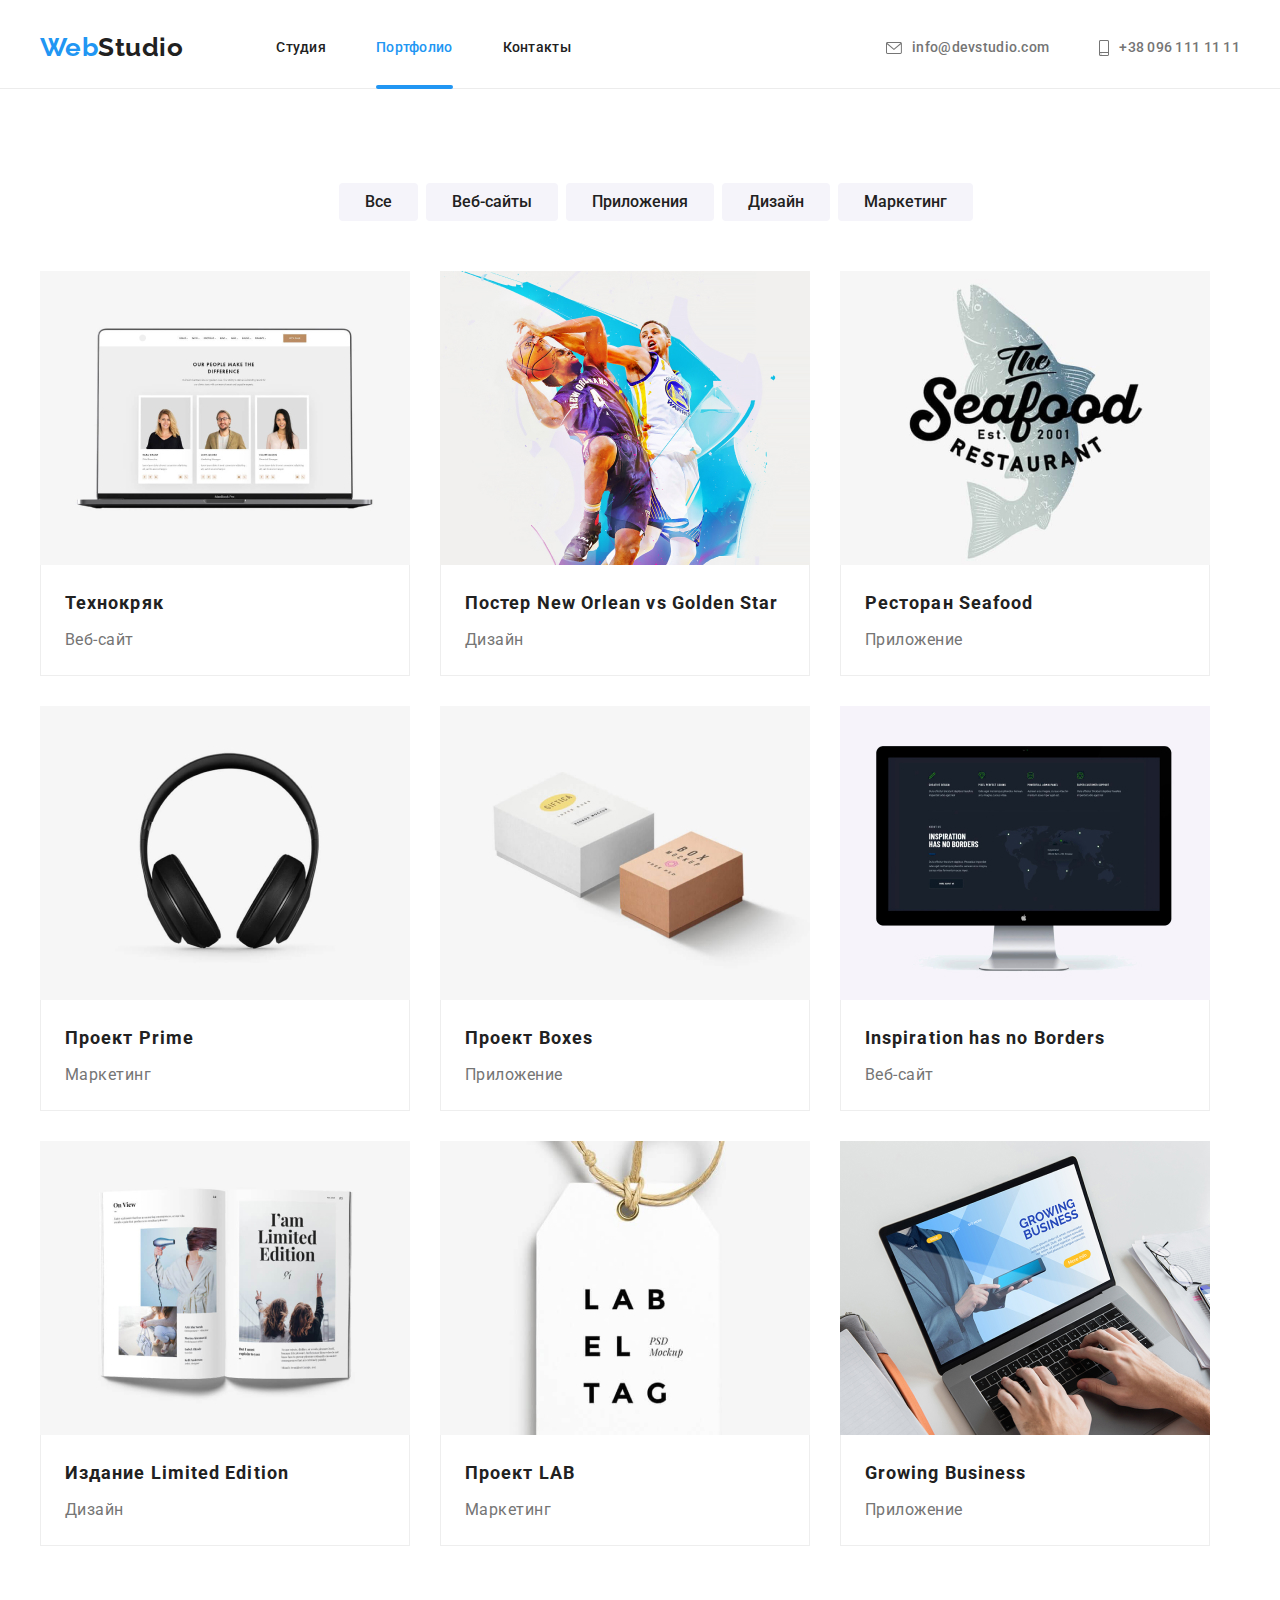
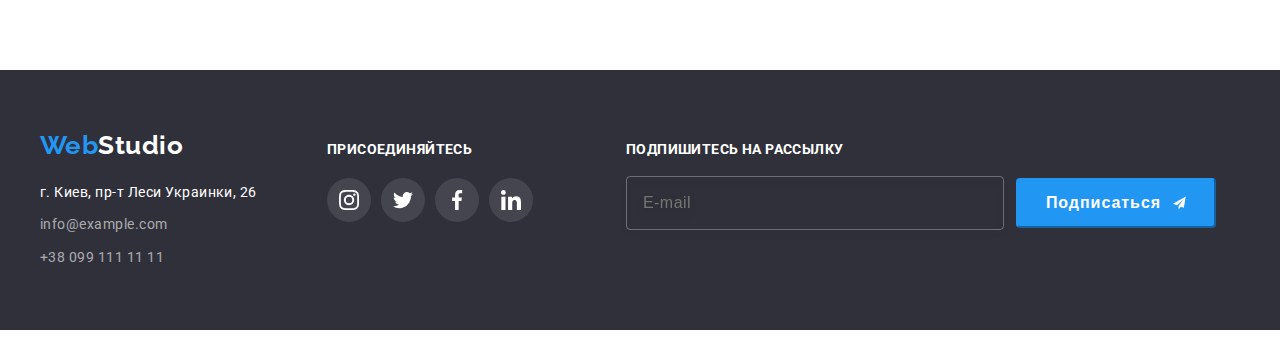
==== portfolio.html @ 7cc6d68b "код" ====
<!DOCTYPE html>
<html lang="ru">
<head>
    <meta charset="UTF-8">
    <meta http-equiv="X-UA-Compatible" content="IE=edge">
    <meta name="viewport" content="width=device-width, initial-scale=1.0">
    <title>Портфолио</title>
    <link href="https://fonts.googleapis.com/css2?family=Raleway:wght@700&family=Roboto:wght@400;500;700;900&display=swap" rel="stylesheet">
    <link rel="stylesheet" href="https://cdnjs.cloudflare.com/ajax/libs/modern-normalize/1.1.0/modern-normalize.min.css" integrity="sha512-wpPYUAdjBVSE4KJnH1VR1HeZfpl1ub8YT/NKx4PuQ5NmX2tKuGu6U/JRp5y+Y8XG2tV+wKQpNHVUX03MfMFn9Q==" crossorigin="anonymous" referrerpolicy="no-referrer" />
    <link rel="stylesheet" href="./css/main.min.css">
</head>
<body>
    <header class="header">
        <div class="header__container-header">
        <a class="header__logo" href="./index.html" lang="en"><span class="header__logo-header">Web</span><span class="header__second-logo-header">Studio</span></a>
        <nav>
            <ul class="header__site-nav-list">
                <li>
                    <a class="header__site-link" href="./index.html">Студия</a>
                </li>
                <li  class="header__site-nav-item-acent">
                    <a class="header__site-link-acent" href="./portfolio.html">Портфолио</a>
                </li>
                <li>
                    <a class="header__site-link" href="">Контакты</a>
                </li>
            </ul>
        </nav>
        <ul class="header__auth-nav-list">
            <li class="header__auth-nav-item">
        <a class="header__contacts-header" href="mailto:info@devstudio.com">info@devstudio.com
        <svg class="header__mail" width="16" height="12">
            <use href="./img/sprite.svg#icon-envelope-hover"></use>
        </svg>
    </a>
    </li>
            <li class="header__auth-nav-item">
        <a class="header__contacts-header" href="tel:+380961111111">+38 096 111 11 11       
        <svg class="header__phone" width="10" height="16">
            <use href="./img/sprite.svg#icon-smartphone"></use>
        </svg>   
    </a>      
    </li>
    </ul>  
    </div> 
    </header>
    
    <main>
            <section class="projects">
                <div class="container">
            <h1 hidden>Меню</h1>
            <ul class="projects__menu-list">
                <li>
                    <button class="projects__btn" type="button">Все</button>
                </li>
                <li>
                    <button class="projects__btn" type="button">Веб-сайты</button>
                </li>
                <li>
                    <button class="projects__btn"  type="button">Приложения</button>
                </li>
                <li>
                    <button class="projects__btn"  type="button">Дизайн</button>
                </li>
                <li><button class="projects__btn"  type="button">Маркетинг</button>
                </li>
            </ul>
                                 
            <ul class="projects__list">
                <li class="projects__item">
                    <a class="projects__link" href=""> 
                        <div class="projects__div-text-wrapper">
                        <img 
                        src="img/portfolio/portfolio1.jpg" 
                        alt="сайт на ноутбуке"
                        width="370"
                        />  
                        <p class="profects__overlay">Ресурс предлагает комплексные предложения с разным уровнем функционала и сервисов. Все это позволит посетителю получить исчерпывающие сведения о компании или частном лице.</p>                      
                    </div>
                    <div class="projects__div-projects">
                    <h2 class="projects__title">Технокряк</h2>
                    <p class="projects__filter">Веб-сайт</p>
                </div>
            </a>
                </li>
                <li class="projects__item">
                    <a class="projects__link" href=""> 
                        <div class="projects__div-text-wrapper">
                        <img 
                        src="img/portfolio/portfolio2.jpg" 
                        alt="два баскетболиста играют в баскетбол"
                        width="370"
                        />                        
                        <p class="profects__overlay">Ресурс предлагает комплексные предложения с разным уровнем функционала и сервисов. Все это позволит посетителю получить исчерпывающие сведения о компании или частном лице.</p>                      
                    </div>
                    <div class="projects__div-projects">
                    <h2 class="projects__title">Постер New Orlean vs Golden Star</h2>
                    <p class="projects__filter">Дизайн</p>
                </div>
            </a>
                </li>
                <li class="projects__item">
                    <a class="projects__link" href=""> 
                        <div class="projects__div-text-wrapper">
                        <img 
                        src="img/portfolio/portfolio3.jpg" 
                        alt="логотип ресторана в виде рыбы с надписью"
                        width="370"
                        />                        
                     <p class="profects__overlay">Ресурс предлагает комплексные предложения с разным уровнем функционала и сервисов. Все это позволит посетителю получить исчерпывающие сведения о компании или частном лице.</p>                      
                    </div>
                    <div class="projects__div-projects">
                    <h2 class="projects__title">Ресторан Seafood</h2>
                    <p class="projects__filter">Приложение</p>
                </div>
            </a>
                </li>
                <li class="projects__item">
                    <a class="projects__link" href=""> 
                        <div class="projects__div-text-wrapper">
                        <img 
                        src="img/portfolio/portfolio4.jpg" 
                        alt="Черные наушники"
                        width="370"
                        />                        
                     <p class="profects__overlay">Ресурс предлагает комплексные предложения с разным уровнем функционала и сервисов. Все это позволит посетителю получить исчерпывающие сведения о компании или частном лице.</p>                      
                    </div>
                    <div class="projects__div-projects">
                    <h2 class="projects__title">Проект Prime</h2>
                    <p class="projects__filter">Маркетинг</p> 
                </div>
            </a>
                </li>
                <li class="projects__item">
                    <a class="projects__link" href=""> 
                        <div class="projects__div-text-wrapper">
                        <img 
                        src="img/portfolio/portfolio5.jpg" 
                        alt="Две коробки. Одна коробка белая и вторая коробка бежевая"
                        width="370"
                        />                        
                     <p class="profects__overlay">Ресурс предлагает комплексные предложения с разным уровнем функционала и сервисов. Все это позволит посетителю получить исчерпывающие сведения о компании или частном лице.</p>                      
                    </div>
                    <div class="projects__div-projects">
                    <h2 class="projects__title">Проект Boxes</h2>
                    <p class="projects__filter">Приложение</p>
                </div>
            </a>
                </li>
                <li class="projects__item">
                    <a class="projects__link" href=""> 
                        <div class="projects__div-text-wrapper">
                        <img 
                        src="img/portfolio/portfolio6.jpg" 
                        alt="Монитор с темным экраном"
                        width="370"
                        />                        
                    <p class="profects__overlay">Ресурс предлагает комплексные предложения с разным уровнем функционала и сервисов. Все это позволит посетителю получить исчерпывающие сведения о компании или частном лице.</p>                      
                    </div>
                    <div class="projects__div-projects">
                    <h2 class="projects__title">Inspiration has no Borders</h2>
                    <p class="projects__filter">Веб-сайт</p>
                </div>
                </a>
                </li>
                <li class="projects__item">
                    <a class="projects__link" href=""> 
                        <div class="projects__div-text-wrapper">
                        <img 
                        src="img/portfolio/portfolio7.jpg" 
                        alt="разворот глянцевого журнала"
                        width="370"
                        />                        
                    <p class="profects__overlay">Ресурс предлагает комплексные предложения с разным уровнем функционала и сервисов. Все это позволит посетителю получить исчерпывающие сведения о компании или частном лице.</p>                      
                    </div>
                    <div class="projects__div-projects">
                    <h2 class="projects__title">Издание Limited Edition</h2>
                    <p class="projects__filter">Дизайн</p>
                </div>
            </a>
                </li>
                <li class="projects__item">
                    <a class="projects__link" href=""> 
                        <div class="projects__div-text-wrapper">
                        <img 
                        src="img/portfolio/portfolio8.jpg" 
                        alt="этикетка проекта LAB"
                        width="370"
                        />                        
                    <p class="profects__overlay">Ресурс предлагает комплексные предложения с разным уровнем функционала и сервисов. Все это позволит посетителю получить исчерпывающие сведения о компании или частном лице.</p>                      
                    </div>
                    <div class="projects__div-projects">
                    <h2 class="projects__title">Проект LAB</h2>
                    <p class="projects__filter">Маркетинг</p>
                </div>
            </a>
                </li>
                <li class="projects__item">
                    <a class="projects__link" href=""> 
                        <div class="projects__div-text-wrapper">
                        <img 
                        src="img/portfolio/portfolio9.jpg" 
                        alt="руки печатают на клавиатуре ноутбука"
                        width="370"
                        />                        
                     <p class="profects__overlay">Ресурс предлагает комплексные предложения с разным уровнем функционала и сервисов. Все это позволит посетителю получить исчерпывающие сведения о компании или частном лице.</p>                      
                    </div>
                    <div class="projects__div-projects">
                    <h2 class="projects__title">Growing Business</h2>
                    <p class="projects__filter">Приложение</p>
                </div>
            </a>
                </li>

            </ul>
        </div>
        </section>
   
    </main>
    
    <footer class="footer">
        <div class="container footer-container">
        <div class="footer__footer-adress">
        <a class="footer__logo-footer" href="./index.html" lang="en"><span class="footer__first-logo-footer">Web</span><span class="footer__second-logo-footer">Studio</span></a>
        <address>
            <ul class="footer__list">
                <li class="footer__item">
                    <a class="footer__footer-adress_link" href="https://goo.gl/maps/wfTjj3yzRc8zub3m8"
                    target="_blank"
                    rel="noopener noreferrer"
                    >г. Киев, пр-т Леси Украинки, 26</a> 
                </li>
                <li class="footer__item">
                    <a class="footer__footer-contacts-link" href="mailto:info@example.com">info@example.com</a> 
                </li>
                <li class="footer__item">
                    <a class="footer__footer-contacts-link" href="tel:+380991111111">+38 099 111 11 11</a> 
                </li>
            </ul>
        </address>
        </div>
            <div class="footer__footer-social-div" >
            <h3 class="footer__title">ПРИСОЕДИНЯЙТЕСЬ</h3>
            <ul class="footer__footer-social-list">
                <li class="footer__footer-social-item">
                    <a class="footer__footer-social-link" href="">
                <svg class="footer__footer-social-icon" width="20" height="20">
                    <use href="./img/sprite.svg#icon-instagram-footer"></use>
                </svg>
            </a>
                </li>
                <li class="footer__footer-social-item">
                    <a class="footer__footer-social-link" href="">
                <svg class="footer__footer-social-icon" width="20" height="20">
                    <use href="./img/sprite.svg#icon-twitter-footer"></use>
                </svg>
            </a>
                </li>
                <li class="footer__footer-social-item">
                    <a class="footer__footer-social-link" href="">
                <svg class="footer__footer-social-icon" width="20" height="20">
                    <use href="./img/sprite.svg#icon-facebook-footer"></use>
                </svg>
            </a>
                </li>
                <li class="footer__footer-social-item">
                    <a class="footer__footer-social-link" href="">
                <svg class="footer__footer-social-icon" width="20" height="20">
                    <use href="./img/sprite.svg#icon-linkedin-footer"></use>
                </svg>
            </a>
                </li>
            </ul>
            </div>
            <div class="footer__email-div">
                <h3 class="footer__title">ПОДПИШИТЕСЬ НА РАССЫЛКУ</h3>
                
                <form class="footer__email-form">
                    <label class="footer__form-field">
                        <input 
                        name="user_email" 
                        class="footer__form-input" 
                        type="email" 
                        required 
                        placeholder="E-mail"
                        />
                    </label>
                        <button class="footer__telegram-btn">Подписаться
                        <svg class="footer__telegram-icon" width="24" height="24">
                            <use href="./img/sprite.svg#icon-icon-send"></use>
                        </svg>
                        </button>
                </form>
            
            </div>
        </div>
        
    </footer>

</body>
</html>
---- css/main.min.css ----
:root{--title-color: #212121;--special-title-color:#FFFFFF;--primary-text-color: #757575;--accent-color: #2196F3;--primary-bgc: #FFFFFF;--secondary-bgc: #F5F4FA;--hero-bgc: #2F303A}body{color:#2a2a2a;background-color:#fff;font-family:Roboto;letter-spacing:0.03em;margin-right:auto;margin-left:auto}.container{text-decoration:none;margin-top:0px;margin-bottom:0px;margin-right:auto;margin-left:auto;padding-left:15px;padding-right:15px;width:1200px}.ul,.ol,.h1,.h2,.h3,.h4{margin-top:0px;margin-bottom:0px;padding-left:0px}.about__list,.portfolio__list,.footer__footer-social-list,.clients__list,.social-list,.team__list,.footer,.footer-social,.footer__list,.header__site-nav-list,.header__auth-nav-list,.projects__menu-list,.projects__list{list-style:none}.header{border-bottom:1px solid #ECECEC}.header__container-header{display:-webkit-box;display:-ms-flexbox;display:flex;-webkit-box-align:center;-ms-flex-align:center;align-items:center;text-decoration:none;margin-top:0px;margin-bottom:0px;margin-right:auto;margin-left:auto;padding-left:15px;padding-right:15px;width:1200px}.header__logo{text-decoration:none;padding-top:24px;padding-bottom:25px;margin-right:93px}.header__logo-header{color:var(--accent-color);font-family:Raleway;font-style:normal;font-weight:bold;font-size:26px;line-height:1.19;text-decoration:none}.header__second-logo-header{font-family:Raleway;font-style:normal;font-weight:bold;font-size:26px;line-height:1.19;text-decoration:none;color:var(--title-color)}.header__site-nav-list{display:-webkit-box;display:-ms-flexbox;display:flex;padding-left:0px}.header__site-nav-list li{margin-right:50px}.header__site-link{color:#212121;font-weight:500;font-size:14px;line-height:1.14;letter-spacing:0.02em;text-decoration:none;display:block;-webkit-transition:color 250ms cubic-bezier(0.4, 0, 0.2, 1);transition:color 250ms cubic-bezier(0.4, 0, 0.2, 1)}.header__site-link:hover,.header__site-link:focus{color:var(--accent-color);text-decoration:none}.header__site-nav-item-acent{position:relative}.header__site-nav-item-acent::after{content:"";display:block;width:100%;height:4px;border-radius:2px;background-color:var(--accent-color);position:absolute;top:45px}.header__site-link-acent{color:var(--accent-color);text-decoration:none;font-weight:500;font-size:14px;line-height:1.14;letter-spacing:0.02em;text-decoration:none;display:block}.header__contacts-header{color:#757575;font-weight:500;font-size:14px;line-height:1.14;letter-spacing:0.02em;margin:0;text-decoration:none;display:-webkit-box;display:-ms-flexbox;display:flex;-webkit-box-orient:horizontal;-webkit-box-direction:reverse;-ms-flex-direction:row-reverse;flex-direction:row-reverse;-webkit-box-pack:center;-ms-flex-pack:center;justify-content:center;-webkit-box-align:center;-ms-flex-align:center;align-items:center;-webkit-transition:color 250ms cubic-bezier(0.4, 0, 0.2, 1);transition:color 250ms cubic-bezier(0.4, 0, 0.2, 1)}.header__contacts-header:hover,.header__contacts-header:focus{color:#2196F3}.header__contacts-header:hover .header__phone,.header__contacts-header:focus .header__phone{fill:#2196F3}.header__contacts-header:hover .header__mail,.header__contacts-header:focus .header__mail{fill:#2196F3}.header__auth-nav-list{display:-webkit-box;display:-ms-flexbox;display:flex;margin-left:auto}.header__auth-nav-list .header__auth-nav-item+.header__auth-nav-item{margin-left:50px}.header__mail,.header__phone{margin-right:10px;fill:#757575}.hero{background-color:#C4C4C4;padding-top:200px;padding-bottom:200px;background-image:-webkit-gradient(linear, left top, left bottom, from(rgba(47,48,58,0.4)), to(rgba(47,48,58,0.4))),url(../img/hero.jpg);background-image:linear-gradient(rgba(47,48,58,0.4), rgba(47,48,58,0.4)),url(../img/hero.jpg);margin-left:auto;margin-right:auto;max-width:1600px;background-repeat:no-repeat}.hero__title{color:var(--special-title-color);font-style:normal;font-weight:900;font-size:44px;line-height:1.36;letter-spacing:0.06em;text-transform:uppercase;text-align:center;margin-top:0px;margin-bottom:30px}.hero__button{color:var(--special-title-color);background-color:var(--accent-color);font-family:Roboto;font-style:normal;font-weight:bold;font-size:16px;line-height:1.87;letter-spacing:0.06em;background:#2196F3;margin:auto;height:50px;padding:10px 32px 10px 32px;display:block;margin:auto;-webkit-box-shadow:0px 4px 4px rgba(0,0,0,0.15);box-shadow:0px 4px 4px rgba(0,0,0,0.15);border:#2196F3;border-radius:4px}.about__list,.portfolio,.header{background-color:var(--primary-bgc);margin:0;padding-left:0px}.section-about{padding-top:94px;padding-bottom:94px}.about__list{display:-webkit-box;display:-ms-flexbox;display:flex}.about__image{background:#F5F4FA;border-radius:4px;display:-webkit-box;display:-ms-flexbox;display:flex;-webkit-box-align:center;-ms-flex-align:center;align-items:center;-webkit-box-pack:center;-ms-flex-pack:center;justify-content:center;height:120px}.about__item{margin-right:30px;width:270px}.about__item:nth-child(4n){margin-right:0px}.about__icon{background:#F5F4FA;border-radius:4px}.about__title{color:var(--title-color);font-weight:bold;font-size:14px;line-height:1.14;text-transform:uppercase;margin-bottom:0px}.about__text{color:var(--primary-text-color);font-weight:normal;font-size:14px;line-height:1.7;margin-top:10px;margin-bottom:0px}.portfolio{padding-bottom:94px}.portfolio__title{color:var(--title-color);font-weight:bold;font-size:36px;line-height:1.16;text-align:center;margin-top:0px;margin-bottom:0px}.portfolio__list{padding-left:0px;margin-top:50px;margin-bottom:0px;display:-webkit-box;display:-ms-flexbox;display:flex}.portfolio__image{margin-right:30px;position:relative}.portfolio__over-thumb{position:absolute;width:370px;height:70px;background-color:rgba(47,48,58,0.8);display:-webkit-box;display:-ms-flexbox;display:flex;-webkit-box-align:center;-ms-flex-align:center;align-items:center;-webkit-box-pack:center;-ms-flex-pack:center;justify-content:center;left:0;top:224px}.portfolio__text{font-family:'Roboto';font-style:normal;font-weight:700;font-size:14px;line-height:1.14;text-align:center;letter-spacing:0.03em;text-transform:uppercase;margin:0;color:var(--special-title-color)}.team{background-color:var(--secondary-bgc);padding-bottom:94px;padding-top:94px}.team__list{padding-left:0px;margin-bottom:0px;margin-top:50px;display:-webkit-box;display:-ms-flexbox;display:flex}.team__foto{margin-right:30px;-webkit-box-shadow:0px 1px 3px rgba(0,0,0,0.12),0px 1px 1px rgba(0,0,0,0.14),0px 2px 1px rgba(0,0,0,0.2);box-shadow:0px 1px 3px rgba(0,0,0,0.12),0px 1px 1px rgba(0,0,0,0.14),0px 2px 1px rgba(0,0,0,0.2);border-radius:0px 0px 4px 4px;margin-bottom:0px}.team__title{color:var(--title-color);font-weight:bold;font-size:36px;line-height:1.16;text-align:center;margin-top:0px;margin-bottom:0px}.team__div{padding-top:30px;padding-bottom:30px;background-color:var(--primary-bgc);margin-top:-5px}.team__name{color:var(--title-color);font-weight:500;font-size:16px;line-height:1.18;text-align:center;margin-top:0px;margin-bottom:0px;background-color:var(--primary-bgc)}.team__profession{color:var(--primary-text-color);font-weight:normal;font-size:16px;line-height:1.18;text-align:center;background-color:var(--primary-bgc);margin-top:10px;margin-bottom:0px}.social-list{display:-webkit-box;display:-ms-flexbox;display:flex;-webkit-box-pack:center;-ms-flex-pack:center;justify-content:center;margin-top:16px;padding-left:0px}.social-list-item{margin-right:10px}.social-list-item:nth-child(4n){margin-right:0px}.social-list-link{display:-webkit-box;display:-ms-flexbox;display:flex;-webkit-box-pack:center;-ms-flex-pack:center;justify-content:center;-webkit-box-align:center;-ms-flex-align:center;align-items:center;width:44px;height:44px;border-radius:50%;-webkit-transition:background-color 250ms cubic-bezier(0.4, 0, 0.2, 1);transition:background-color 250ms cubic-bezier(0.4, 0, 0.2, 1)}.social-list-link:hover,.social-list-link:focus{background-color:var(--accent-color)}.social-list-link:hover .social-list-icon,.social-list-link:focus .social-list-icon{fill:var(--primary-bgc)}.social-list-icon{fill:#AFB1B8;-webkit-transition:fill 250ms cubic-bezier(0.4, 0, 0.2, 1);transition:fill 250ms cubic-bezier(0.4, 0, 0.2, 1)}.social-list-icon:hover,.social-list-icon:focus{fill:var(--primary-bgc)}.clients{padding-top:94px;padding-bottom:94px}.clients__title{color:var(--title-color);font-weight:bold;font-size:36px;line-height:1.16;text-align:center;margin-top:0px;margin-bottom:0px}.clients__list{display:-webkit-box;display:-ms-flexbox;display:flex;-webkit-box-pack:center;-ms-flex-pack:center;justify-content:center;padding-left:0px;margin-top:50px;margin-bottom:0px}.clients__item{margin-right:30px;width:170px;height:90px}.clients__item:last-child{margin-right:0px}.clients__link{fill:#AFB1B8;display:-webkit-box;display:-ms-flexbox;display:flex;-webkit-box-align:center;-ms-flex-align:center;align-items:center;-webkit-box-pack:center;-ms-flex-pack:center;justify-content:center;width:100%;height:100%;border:1px solid #AFB1B8;border-radius:4px;-webkit-transition:fill 250ms cubic-bezier(0.4, 0, 0.2, 1),border 250ms cubic-bezier(0.4, 0, 0.2, 1);transition:fill 250ms cubic-bezier(0.4, 0, 0.2, 1),border 250ms cubic-bezier(0.4, 0, 0.2, 1)}.clients__link:hover,.clients__link:focus{fill:var(--accent-color);border:1px solid #2196F3;border-radius:4px;display:-webkit-box;display:-ms-flexbox;display:flex;-webkit-box-align:center;-ms-flex-align:center;align-items:center;-webkit-box-pack:center;-ms-flex-pack:center;justify-content:center}.footer-container{display:-webkit-box;display:-ms-flexbox;display:flex;-webkit-box-align:baseline;-ms-flex-align:baseline;align-items:baseline}.footer{background-color:var(--hero-bgc);padding-top:60px;padding-bottom:60px}.footer__footer-adress{margin-right:70px}.footer__list{padding-left:0px;margin-bottom:0px}.footer__logo-footer{display:block;margin-bottom:20px;text-decoration:none}.footer__first-logo-footer{color:var(--accent-color);font-family:Raleway;font-style:normal;font-weight:bold;font-size:26px;line-height:1.19;text-decoration:none}.footer__second-logo-footer{color:#FFFFFF;font-family:Raleway;font-style:normal;font-weight:bold;font-size:26px;line-height:1.19;text-decoration:none}.footer__footer-adress_link{color:#FFFFFF;font-style:normal;font-weight:normal;font-size:14px;line-height:1.7;text-decoration:none}.footer__footer-contacts-link{color:rgba(255,255,255,0.6);font-style:normal;font-weight:normal;font-size:14px;line-height:1.7;text-decoration:none}.footer__item{margin-top:9px}.footer__item:first-child{margin-top:0px}.footer__footer-social-div{margin-right:93px}.footer__title{font-style:normal;font-weight:700;font-size:14px;line-height:1.14;letter-spacing:0.03em;text-transform:uppercase;color:var(--special-title-color);margin-top:0px;margin-bottom:20px}.footer__footer-social-link{width:100%;height:100%;display:-webkit-box;display:-ms-flexbox;display:flex;-webkit-box-align:center;-ms-flex-align:center;align-items:center;-webkit-box-pack:center;-ms-flex-pack:center;justify-content:center;-webkit-transition:background-color 250ms cubic-bezier(0.4, 0, 0.2, 1);transition:background-color 250ms cubic-bezier(0.4, 0, 0.2, 1);border-radius:50%}.footer__footer-social-link:hover,.footer__footer-social-link:focus{background-color:var(--accent-color)}.footer__footer-social-list{display:-webkit-box;display:-ms-flexbox;display:flex;padding-left:0px;margin:0px}.footer__footer-social-item{background-color:rgba(255,255,255,0.1);width:44px;height:44px;border-radius:50%;margin-right:10px}.footer__footer-social-item:last-child{margin-right:0px}.footer__email-form{margin:0;width:358px;height:50px;background:var(--hero-bgc);display:-webkit-box;display:-ms-flexbox;display:flex;-webkit-box-align:center;-ms-flex-align:center;align-items:center}.footer__form-field{margin-right:12px}.footer__form-input{width:358px;height:50px;background-color:transparent;color:rgba(255,255,255,0.6);font-weight:400;font-size:16px;line-height:1.25;letter-spacing:0.03em;padding-left:16px;border:transparent;outline:none;border:1px solid rgba(255,255,255,0.3);-webkit-filter:drop-shadow(0px 4px 4px rgba(0,0,0,0.15));filter:drop-shadow(0px 4px 4px rgba(0,0,0,0.15));border-radius:4px}.footer__telegram-btn{width:200px;height:50px;display:-webkit-box;display:-ms-flexbox;display:flex;-webkit-box-pack:center;-ms-flex-pack:center;justify-content:center;-webkit-box-align:center;-ms-flex-align:center;align-items:center;background-color:var(--accent-color);border-radius:4px;border-color:var(--accent-color);margin:0;padding:10px 28px;font-weight:700;font-size:16px;line-height:1.875;letter-spacing:0.06em;color:var(--special-title-color)}.footer__telegram-icon{fill:var(--special-title-color);margin-left:12px}.projects__menu-list,.projects__list,.projects__filter{margin-top:0px;margin-bottom:0px}.projects__menu-list{display:-webkit-box;display:-ms-flexbox;display:flex;-webkit-box-pack:center;-ms-flex-pack:center;justify-content:center}.projects__btn{color:var(--title-color);background-color:var(--secondary-bgc);font-style:normal;font-weight:500;font-size:16px;line-height:1.6;text-align:center;display:-webkit-box;display:-ms-flexbox;display:flex;-webkit-box-align:center;-ms-flex-align:center;align-items:center;text-align:center;border-radius:4px;font-family:'Roboto';border-radius:4px;border:4px solid transparent;margin-right:8px;height:38px;min-width:73px;padding:0px;padding:6px 22px 6px 22px;-webkit-transition:background-color 250ms cubic-bezier(0.4, 0, 0.2, 1),color 250ms cubic-bezier(0.4, 0, 0.2, 1),-webkit-box-shadow 250ms cubic-bezier(0.4, 0, 0.2, 1);transition:background-color 250ms cubic-bezier(0.4, 0, 0.2, 1),color 250ms cubic-bezier(0.4, 0, 0.2, 1),-webkit-box-shadow 250ms cubic-bezier(0.4, 0, 0.2, 1);transition:background-color 250ms cubic-bezier(0.4, 0, 0.2, 1),color 250ms cubic-bezier(0.4, 0, 0.2, 1),box-shadow 250ms cubic-bezier(0.4, 0, 0.2, 1);transition:background-color 250ms cubic-bezier(0.4, 0, 0.2, 1),color 250ms cubic-bezier(0.4, 0, 0.2, 1),box-shadow 250ms cubic-bezier(0.4, 0, 0.2, 1),-webkit-box-shadow 250ms cubic-bezier(0.4, 0, 0.2, 1)}.projects__btn:hover,.projects__btn:focus{color:var(--special-title-color);background-color:var(--accent-color);-webkit-box-shadow:0px 4px 4px rgba(0,0,0,0.15);box-shadow:0px 4px 4px rgba(0,0,0,0.15)}.projects__div-projects{border:1px solid #EEEEEE;-webkit-box-sizing:border-box;box-sizing:border-box;padding-left:24px;padding-bottom:20px;padding-top:20px;margin-top:-5px}.projects{padding-bottom:94px;padding-top:94px}.projects__title{color:var(--title-color);font-weight:bold;font-size:18px;letter-spacing:0.06em;margin-top:0px;padding-bottom:0px;margin-bottom:0px;line-height:2;text-decoration:none}.projects__filter{color:var(--primary-text-color);font-weight:normal;font-size:16px;margin-top:4px;line-height:1.87;text-decoration:none}.projects__list{padding-left:0px;padding-bottom:0px;display:-webkit-box;display:-ms-flexbox;display:flex;-ms-flex-wrap:wrap;flex-wrap:wrap;margin-top:50px}.projects__item{margin-right:30px;margin-bottom:30px;display:block}.projects__item:nth-child(3n){margin-right:0px}.projects__link{display:block;text-decoration:none;-webkit-transition:-webkit-box-shadow 250ms cubic-bezier(0.4, 0, 0.2, 1);transition:-webkit-box-shadow 250ms cubic-bezier(0.4, 0, 0.2, 1);transition:box-shadow 250ms cubic-bezier(0.4, 0, 0.2, 1);transition:box-shadow 250ms cubic-bezier(0.4, 0, 0.2, 1), -webkit-box-shadow 250ms cubic-bezier(0.4, 0, 0.2, 1)}.projects__link:hover,.projects__link:focus{-webkit-box-shadow:0px 1px 1px rgba(0,0,0,0.12),0px 4px 4px rgba(0,0,0,0.06),1px 4px 6px rgba(0,0,0,0.16);box-shadow:0px 1px 1px rgba(0,0,0,0.12),0px 4px 4px rgba(0,0,0,0.06),1px 4px 6px rgba(0,0,0,0.16)}.projects__link:hover .profects__overlay,.projects__link:focus .profects__overlay{-webkit-transform:translateY(0%);transform:translateY(0%)}.projects__div-text-wrapper{position:relative;overflow:hidden}.profects__overlay{width:100%;height:100%;position:absolute;background:rgba(33,150,243,0.9);font-style:normal;font-weight:400;font-size:18px;line-height:1.55;letter-spacing:0.03em;color:var(--special-title-color);top:0;left:0;margin:0;padding:63px 24px;overflow:auto;-webkit-transform:translateY(100%);transform:translateY(100%);-webkit-transition:-webkit-transform 250ms cubic-bezier(0.4, 0, 0.2, 1);transition:-webkit-transform 250ms cubic-bezier(0.4, 0, 0.2, 1);transition:transform 250ms cubic-bezier(0.4, 0, 0.2, 1);transition:transform 250ms cubic-bezier(0.4, 0, 0.2, 1), -webkit-transform 250ms cubic-bezier(0.4, 0, 0.2, 1)}.backdrop{position:fixed;top:0;left:0;width:100%;height:100%;background-color:rgba(0,0,0,0.2);-webkit-transition:opacity 250ms cubic-bezier(0.4, 0, 0.2, 1),visibility 250ms cubic-bezier(0.4, 0, 0.2, 1);transition:opacity 250ms cubic-bezier(0.4, 0, 0.2, 1),visibility 250ms cubic-bezier(0.4, 0, 0.2, 1)}.backdrop.is-hidden{opacity:0;visibility:hidden;pointer-events:none}.backdrop__modal{width:528px;height:581px;background-color:var(--primary-bgc);position:absolute;top:50%;left:50%;-webkit-transform:translate(-50%, -50%);transform:translate(-50%, -50%);padding:40px}.backdrop__modal-close{width:30px;height:30px;background:#FFFFFF;border:1px solid rgba(0,0,0,0.1);border-radius:50%;position:absolute;right:8px;top:8px;padding:0;display:-webkit-box;display:-ms-flexbox;display:flex;-webkit-box-pack:center;-ms-flex-pack:center;justify-content:center;-webkit-box-align:center;-ms-flex-align:center;align-items:center;cursor:pointer}.backdrop__close-icon{width:12px;height:12px}.backdrop__close-icon:focus,.backdrop__close-icon:hover{fill:var(--accent-color)}.backdrop__hero-form-title{font-weight:700;font-size:20px;line-height:1.15;text-align:center;letter-spacing:0.03em;color:var(--title-color);margin:0}.backdrop__hero-form-label{font-weight:400;font-size:12px;line-height:1.16;letter-spacing:0.01em;color:var(--primary-text-color)}.backdrop__hero-form-div{margin-top:4px;position:relative;display:block}.backdrop__hero-form-field{display:block}.backdrop__hero-form-input{display:block;width:100%;height:40px;border:1px solid rgba(33,33,33,0.2);border-radius:4px;margin-bottom:10px;padding-left:42px;-webkit-transition:border 250ms cubic-bezier(0.4, 0, 0.2, 1);transition:border 250ms cubic-bezier(0.4, 0, 0.2, 1);outline:none}.backdrop__hero-form-input:focus{border:1px solid #2196F3}.backdrop__hero-form-input:focus+.backdrop__hero-form-icon{fill:var(--accent-color)}.backdrop__hero-form-icon{width:12px;height:12px;position:absolute;display:block;top:50%;left:12px;-webkit-transform:translateY(-50%);transform:translateY(-50%);-webkit-transition:fill 250ms cubic-bezier(0.4, 0, 0.2, 1);transition:fill 250ms cubic-bezier(0.4, 0, 0.2, 1)}.backdrop__hero-form-message{display:block;width:100%;height:120px;border:1px solid rgba(33,33,33,0.2);border-radius:4px;margin-top:4px;padding:12px 16px;outline:none;-webkit-transition:border 250ms cubic-bezier(0.4, 0, 0.2, 1);transition:border 250ms cubic-bezier(0.4, 0, 0.2, 1);resize:none}.backdrop__hero-form-message:focus{border:1px solid #2196F3}.backdrop__hero-form-checkbox{margin-top:20px}.backdrop__hero-form-input-checkbox{margin-left:12px;border-radius:2px;background-color:var(--accent-color)}.backdrop__hero-form-input-checkbox:checked+.backdrop__hero-form-field-checkbox::before{background-color:var(--accent-color);background-image:url(../img/checkbox.svg);background-repeat:no-repeat;border-color:#2196F3;border-radius:2px}.backdrop__hero-form-input-checkbox:focus+.backdrop__hero-form-field-checkbox::before{outline:none;border-color:#2196F3}.backdrop__hero-form-field-checkbox{font-weight:400;font-size:12px;line-height:1.16;letter-spacing:0.01em;color:var(--primary-text-color);display:-webkit-box;display:-ms-flexbox;display:flex;-webkit-box-align:center;-ms-flex-align:center;align-items:center}.backdrop__hero-form-field-checkbox::before{content:'';display:inline-block;width:16px;height:15px;border:1px solid #212121;border-radius:2px;cursor:pointer;margin-right:10px}.visually-hiden{position:absolute;width:1px;height:1px;margin:-1px;border:0;padding:0;white-space:nowrap;-webkit-clip-path:inset(100%);clip-path:inset(100%);clip:rect(0 0 0 0);overflow:hidden}.backdrop__hero-form-btn{color:var(--special-title-color);background-color:var(--accent-color);font-family:Roboto;font-style:normal;font-weight:bold;font-size:16px;line-height:1.87;letter-spacing:0.06em;background:#2196F3;margin:auto;margin-top:30px;padding:10px 55px;display:block;-webkit-box-shadow:0px 4px 4px rgba(0,0,0,0.15);box-shadow:0px 4px 4px rgba(0,0,0,0.15);border:#2196F3;border-radius:4px;width:200px;height:50px}.backdrop__policy-checkbox-title{color:var(--accent-color)}
/*# sourceMappingURL=main.min.css.map */
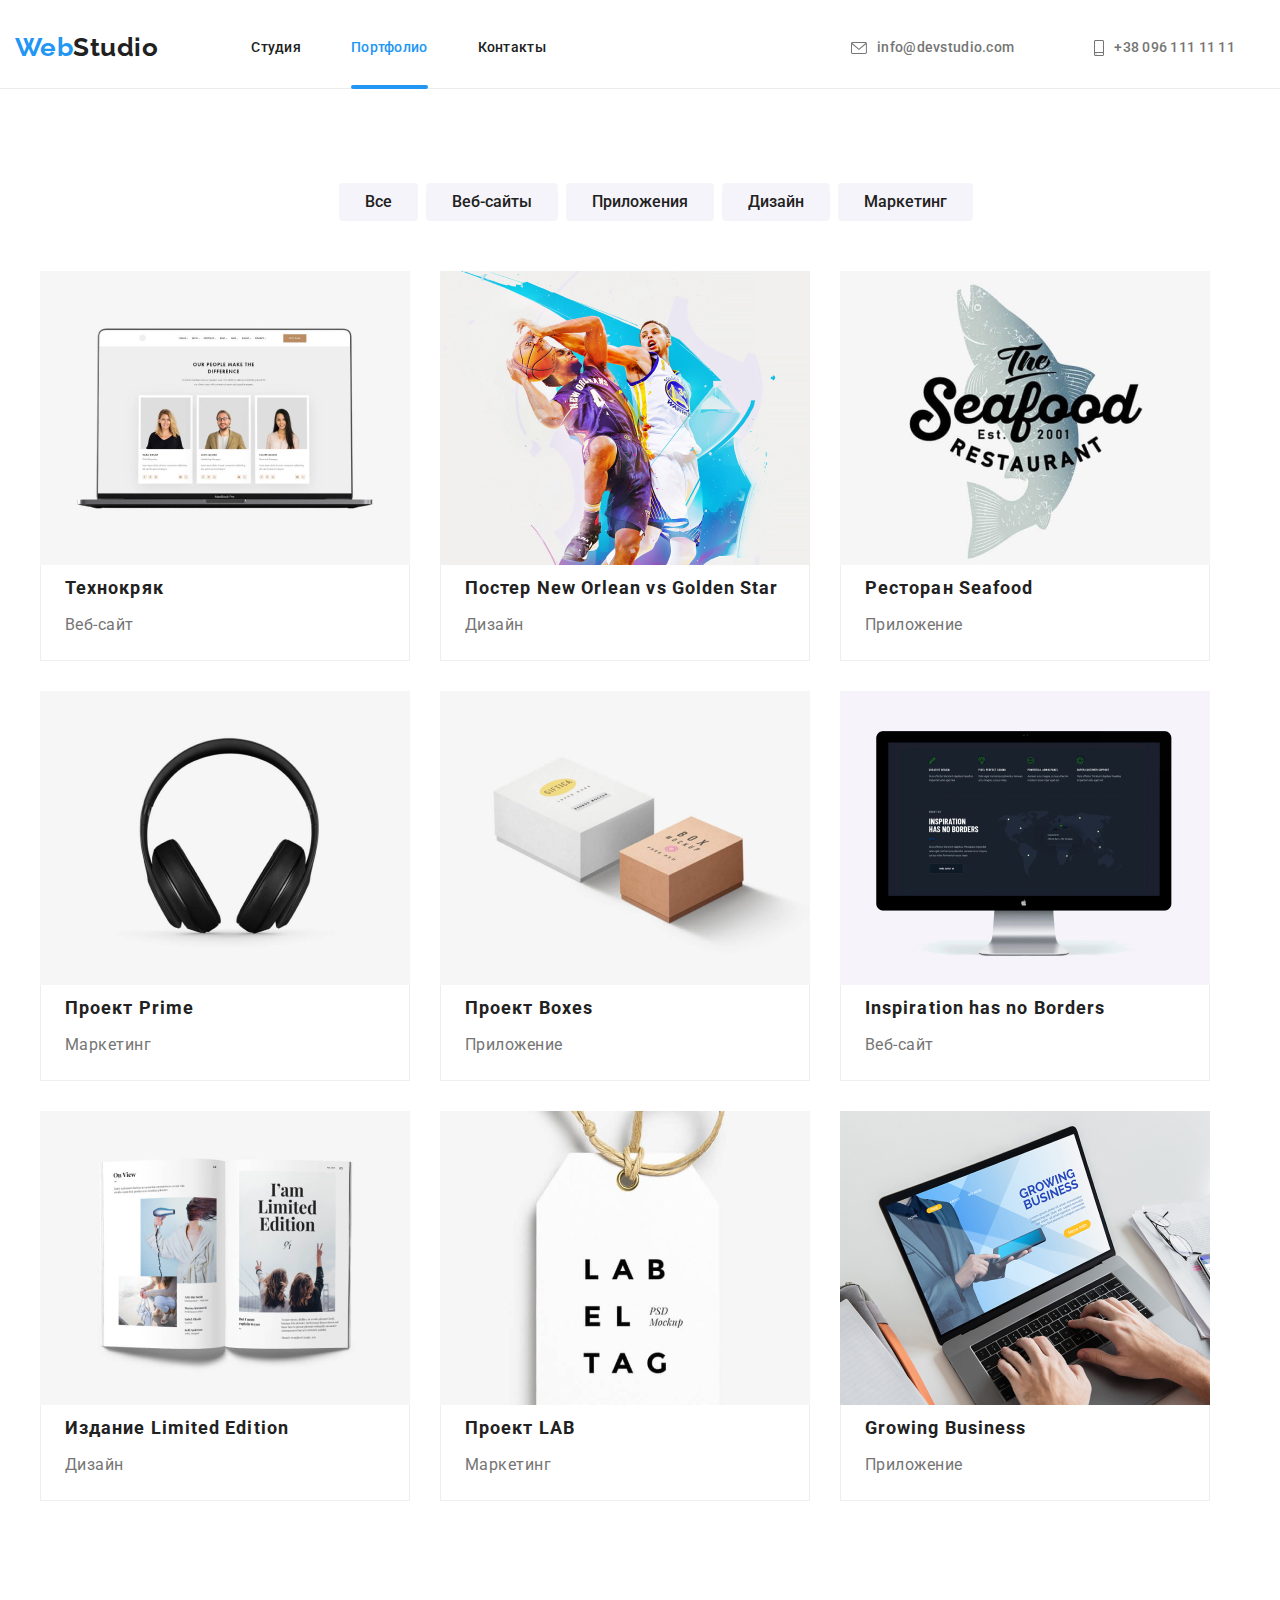
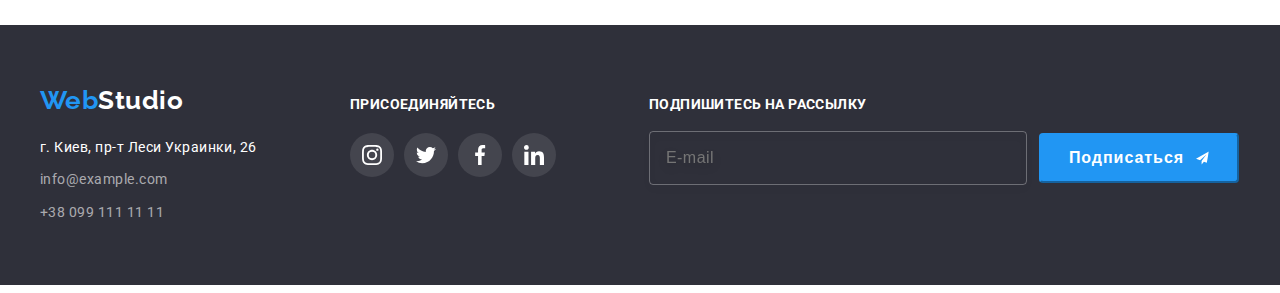
==== commit 65254698: "add code" ====
--- a/portfolio.html
+++ b/portfolio.html
@@ -42,6 +42,62 @@
     </a>      
     </li>
     </ul>  
+    <button class="header__mobile-menu-btn" type="button" data-menu-open>
+        <svg class="header__mobile-menu-icon" width="40" height="40">
+            <use href="./img/sprite.svg#mobile-menu"></use>
+        </svg>
+    </button> 
+    </div> 
+    <div class="mobile-menu " data-menu>
+        <div class="container mobile-menu-container">
+          <button type="button" class="mobile-menu__close-btn" data-menu-close>
+            <svg class="mobile-menu__close-icon" width="20" height="20">
+              <use href="./img/sprite.svg#icon-Vector"></use>
+            </svg>
+          </button>
+      
+          <div class="mobile-menu__div">
+          
+                <ul class="mobile-menu__list">
+              <li class="mobile-menu__item">
+                <a class="mobile-menu__link" href="./index.html">Студия</a>
+              </li>
+              <li class="mobile-menu__item">
+                <a class="mobile-menu__link" href="./portfolio.html">Портфолио</a>
+              </li>
+              <li class="mobile-menu__item">
+                <a class="mobile-menu__link" href="#">Контакты</a>
+              </li>
+            </ul>
+           
+         
+          <ul class=" mobile-menu__contact-list">
+            <li class="mobile-menu__contact-item">
+              <a class="mobile-menu__tel-link" href="tel:+380961111111">+38 096 111 11 11</a>
+            </li>
+            <li class="mobile-menu__contact-item">
+              <a class="mobile-menu__mail-link" href="mailto:info@devstudio.com">info@devstudio.com</a>
+            </li>
+          </ul>
+      
+         
+          <ul class="mobile-menu__social-list">
+            <li class="mobile-menu__social-item">
+              <a href="#" class="mobile-menu__social-link">Instagram</a>
+            </li>
+            <li class="mobile-menu__social-item">
+              <a href="#" class="mobile-menu__social-link">Twitter</a>
+            </li>
+            <li class="mobile-menu__social-item">
+              <a href="#" class="mobile-menu__social-link">Facebook</a>
+            </li>
+            <li class="mobile-menu__social-item">
+              <a href="#" class="mobile-menu__social-link">LinkedIn</a>
+            </li>
+          </ul>
+        </div>
+      
+        </div>
     </div> 
     </header>
     
@@ -70,10 +126,10 @@
                 <li class="projects__item">
                     <a class="projects__link" href=""> 
                         <div class="projects__div-text-wrapper">
-                        <img 
+                        <img class="projects__img"
                         src="img/portfolio/portfolio1.jpg" 
                         alt="сайт на ноутбуке"
-                        width="370"
+                        
                         />  
                         <p class="profects__overlay">Ресурс предлагает комплексные предложения с разным уровнем функционала и сервисов. Все это позволит посетителю получить исчерпывающие сведения о компании или частном лице.</p>                      
                     </div>
@@ -86,10 +142,10 @@
                 <li class="projects__item">
                     <a class="projects__link" href=""> 
                         <div class="projects__div-text-wrapper">
-                        <img 
+                        <img class="projects__img"
                         src="img/portfolio/portfolio2.jpg" 
                         alt="два баскетболиста играют в баскетбол"
-                        width="370"
+                        
                         />                        
                         <p class="profects__overlay">Ресурс предлагает комплексные предложения с разным уровнем функционала и сервисов. Все это позволит посетителю получить исчерпывающие сведения о компании или частном лице.</p>                      
                     </div>
@@ -102,10 +158,10 @@
                 <li class="projects__item">
                     <a class="projects__link" href=""> 
                         <div class="projects__div-text-wrapper">
-                        <img 
+                        <img class="projects__img"
                         src="img/portfolio/portfolio3.jpg" 
                         alt="логотип ресторана в виде рыбы с надписью"
-                        width="370"
+                      
                         />                        
                      <p class="profects__overlay">Ресурс предлагает комплексные предложения с разным уровнем функционала и сервисов. Все это позволит посетителю получить исчерпывающие сведения о компании или частном лице.</p>                      
                     </div>
@@ -118,10 +174,10 @@
                 <li class="projects__item">
                     <a class="projects__link" href=""> 
                         <div class="projects__div-text-wrapper">
-                        <img 
+                        <img class="projects__img"
                         src="img/portfolio/portfolio4.jpg" 
                         alt="Черные наушники"
-                        width="370"
+                      
                         />                        
                      <p class="profects__overlay">Ресурс предлагает комплексные предложения с разным уровнем функционала и сервисов. Все это позволит посетителю получить исчерпывающие сведения о компании или частном лице.</p>                      
                     </div>
@@ -134,10 +190,10 @@
                 <li class="projects__item">
                     <a class="projects__link" href=""> 
                         <div class="projects__div-text-wrapper">
-                        <img 
+                        <img class="projects__img"
                         src="img/portfolio/portfolio5.jpg" 
                         alt="Две коробки. Одна коробка белая и вторая коробка бежевая"
-                        width="370"
+                       
                         />                        
                      <p class="profects__overlay">Ресурс предлагает комплексные предложения с разным уровнем функционала и сервисов. Все это позволит посетителю получить исчерпывающие сведения о компании или частном лице.</p>                      
                     </div>
@@ -150,10 +206,10 @@
                 <li class="projects__item">
                     <a class="projects__link" href=""> 
                         <div class="projects__div-text-wrapper">
-                        <img 
+                        <img class="projects__img"
                         src="img/portfolio/portfolio6.jpg" 
                         alt="Монитор с темным экраном"
-                        width="370"
+                      
                         />                        
                     <p class="profects__overlay">Ресурс предлагает комплексные предложения с разным уровнем функционала и сервисов. Все это позволит посетителю получить исчерпывающие сведения о компании или частном лице.</p>                      
                     </div>
@@ -166,10 +222,10 @@
                 <li class="projects__item">
                     <a class="projects__link" href=""> 
                         <div class="projects__div-text-wrapper">
-                        <img 
+                        <img class="projects__img"
                         src="img/portfolio/portfolio7.jpg" 
                         alt="разворот глянцевого журнала"
-                        width="370"
+                      
                         />                        
                     <p class="profects__overlay">Ресурс предлагает комплексные предложения с разным уровнем функционала и сервисов. Все это позволит посетителю получить исчерпывающие сведения о компании или частном лице.</p>                      
                     </div>
@@ -182,10 +238,10 @@
                 <li class="projects__item">
                     <a class="projects__link" href=""> 
                         <div class="projects__div-text-wrapper">
-                        <img 
+                        <img class="projects__img"
                         src="img/portfolio/portfolio8.jpg" 
                         alt="этикетка проекта LAB"
-                        width="370"
+                        
                         />                        
                     <p class="profects__overlay">Ресурс предлагает комплексные предложения с разным уровнем функционала и сервисов. Все это позволит посетителю получить исчерпывающие сведения о компании или частном лице.</p>                      
                     </div>
@@ -198,10 +254,10 @@
                 <li class="projects__item">
                     <a class="projects__link" href=""> 
                         <div class="projects__div-text-wrapper">
-                        <img 
+                        <img class="projects__img"
                         src="img/portfolio/portfolio9.jpg" 
                         alt="руки печатают на клавиатуре ноутбука"
-                        width="370"
+                      
                         />                        
                      <p class="profects__overlay">Ресурс предлагает комплексные предложения с разным уровнем функционала и сервисов. Все это позволит посетителю получить исчерпывающие сведения о компании или частном лице.</p>                      
                     </div>
--- a/css/main.min.css
+++ b/css/main.min.css
@@ -1,2 +1,2 @@
-:root{--title-color: #212121;--special-title-color:#FFFFFF;--primary-text-color: #757575;--accent-color: #2196F3;--primary-bgc: #FFFFFF;--secondary-bgc: #F5F4FA;--hero-bgc: #2F303A}body{color:#2a2a2a;background-color:#fff;font-family:Roboto;letter-spacing:0.03em;margin-right:auto;margin-left:auto}.container{text-decoration:none;margin-top:0px;margin-bottom:0px;margin-right:auto;margin-left:auto;padding-left:15px;padding-right:15px;width:1200px}.ul,.ol,.h1,.h2,.h3,.h4{margin-top:0px;margin-bottom:0px;padding-left:0px}.about__list,.portfolio__list,.footer__footer-social-list,.clients__list,.social-list,.team__list,.footer,.footer-social,.footer__list,.header__site-nav-list,.header__auth-nav-list,.projects__menu-list,.projects__list{list-style:none}.header{border-bottom:1px solid #ECECEC}.header__container-header{display:-webkit-box;display:-ms-flexbox;display:flex;-webkit-box-align:center;-ms-flex-align:center;align-items:center;text-decoration:none;margin-top:0px;margin-bottom:0px;margin-right:auto;margin-left:auto;padding-left:15px;padding-right:15px;width:1200px}.header__logo{text-decoration:none;padding-top:24px;padding-bottom:25px;margin-right:93px}.header__logo-header{color:var(--accent-color);font-family:Raleway;font-style:normal;font-weight:bold;font-size:26px;line-height:1.19;text-decoration:none}.header__second-logo-header{font-family:Raleway;font-style:normal;font-weight:bold;font-size:26px;line-height:1.19;text-decoration:none;color:var(--title-color)}.header__site-nav-list{display:-webkit-box;display:-ms-flexbox;display:flex;padding-left:0px}.header__site-nav-list li{margin-right:50px}.header__site-link{color:#212121;font-weight:500;font-size:14px;line-height:1.14;letter-spacing:0.02em;text-decoration:none;display:block;-webkit-transition:color 250ms cubic-bezier(0.4, 0, 0.2, 1);transition:color 250ms cubic-bezier(0.4, 0, 0.2, 1)}.header__site-link:hover,.header__site-link:focus{color:var(--accent-color);text-decoration:none}.header__site-nav-item-acent{position:relative}.header__site-nav-item-acent::after{content:"";display:block;width:100%;height:4px;border-radius:2px;background-color:var(--accent-color);position:absolute;top:45px}.header__site-link-acent{color:var(--accent-color);text-decoration:none;font-weight:500;font-size:14px;line-height:1.14;letter-spacing:0.02em;text-decoration:none;display:block}.header__contacts-header{color:#757575;font-weight:500;font-size:14px;line-height:1.14;letter-spacing:0.02em;margin:0;text-decoration:none;display:-webkit-box;display:-ms-flexbox;display:flex;-webkit-box-orient:horizontal;-webkit-box-direction:reverse;-ms-flex-direction:row-reverse;flex-direction:row-reverse;-webkit-box-pack:center;-ms-flex-pack:center;justify-content:center;-webkit-box-align:center;-ms-flex-align:center;align-items:center;-webkit-transition:color 250ms cubic-bezier(0.4, 0, 0.2, 1);transition:color 250ms cubic-bezier(0.4, 0, 0.2, 1)}.header__contacts-header:hover,.header__contacts-header:focus{color:#2196F3}.header__contacts-header:hover .header__phone,.header__contacts-header:focus .header__phone{fill:#2196F3}.header__contacts-header:hover .header__mail,.header__contacts-header:focus .header__mail{fill:#2196F3}.header__auth-nav-list{display:-webkit-box;display:-ms-flexbox;display:flex;margin-left:auto}.header__auth-nav-list .header__auth-nav-item+.header__auth-nav-item{margin-left:50px}.header__mail,.header__phone{margin-right:10px;fill:#757575}.hero{background-color:#C4C4C4;padding-top:200px;padding-bottom:200px;background-image:-webkit-gradient(linear, left top, left bottom, from(rgba(47,48,58,0.4)), to(rgba(47,48,58,0.4))),url(../img/hero.jpg);background-image:linear-gradient(rgba(47,48,58,0.4), rgba(47,48,58,0.4)),url(../img/hero.jpg);margin-left:auto;margin-right:auto;max-width:1600px;background-repeat:no-repeat}.hero__title{color:var(--special-title-color);font-style:normal;font-weight:900;font-size:44px;line-height:1.36;letter-spacing:0.06em;text-transform:uppercase;text-align:center;margin-top:0px;margin-bottom:30px}.hero__button{color:var(--special-title-color);background-color:var(--accent-color);font-family:Roboto;font-style:normal;font-weight:bold;font-size:16px;line-height:1.87;letter-spacing:0.06em;background:#2196F3;margin:auto;height:50px;padding:10px 32px 10px 32px;display:block;margin:auto;-webkit-box-shadow:0px 4px 4px rgba(0,0,0,0.15);box-shadow:0px 4px 4px rgba(0,0,0,0.15);border:#2196F3;border-radius:4px}.about__list,.portfolio,.header{background-color:var(--primary-bgc);margin:0;padding-left:0px}.section-about{padding-top:94px;padding-bottom:94px}.about__list{display:-webkit-box;display:-ms-flexbox;display:flex}.about__image{background:#F5F4FA;border-radius:4px;display:-webkit-box;display:-ms-flexbox;display:flex;-webkit-box-align:center;-ms-flex-align:center;align-items:center;-webkit-box-pack:center;-ms-flex-pack:center;justify-content:center;height:120px}.about__item{margin-right:30px;width:270px}.about__item:nth-child(4n){margin-right:0px}.about__icon{background:#F5F4FA;border-radius:4px}.about__title{color:var(--title-color);font-weight:bold;font-size:14px;line-height:1.14;text-transform:uppercase;margin-bottom:0px}.about__text{color:var(--primary-text-color);font-weight:normal;font-size:14px;line-height:1.7;margin-top:10px;margin-bottom:0px}.portfolio{padding-bottom:94px}.portfolio__title{color:var(--title-color);font-weight:bold;font-size:36px;line-height:1.16;text-align:center;margin-top:0px;margin-bottom:0px}.portfolio__list{padding-left:0px;margin-top:50px;margin-bottom:0px;display:-webkit-box;display:-ms-flexbox;display:flex}.portfolio__image{margin-right:30px;position:relative}.portfolio__over-thumb{position:absolute;width:370px;height:70px;background-color:rgba(47,48,58,0.8);display:-webkit-box;display:-ms-flexbox;display:flex;-webkit-box-align:center;-ms-flex-align:center;align-items:center;-webkit-box-pack:center;-ms-flex-pack:center;justify-content:center;left:0;top:224px}.portfolio__text{font-family:'Roboto';font-style:normal;font-weight:700;font-size:14px;line-height:1.14;text-align:center;letter-spacing:0.03em;text-transform:uppercase;margin:0;color:var(--special-title-color)}.team{background-color:var(--secondary-bgc);padding-bottom:94px;padding-top:94px}.team__list{padding-left:0px;margin-bottom:0px;margin-top:50px;display:-webkit-box;display:-ms-flexbox;display:flex}.team__foto{margin-right:30px;-webkit-box-shadow:0px 1px 3px rgba(0,0,0,0.12),0px 1px 1px rgba(0,0,0,0.14),0px 2px 1px rgba(0,0,0,0.2);box-shadow:0px 1px 3px rgba(0,0,0,0.12),0px 1px 1px rgba(0,0,0,0.14),0px 2px 1px rgba(0,0,0,0.2);border-radius:0px 0px 4px 4px;margin-bottom:0px}.team__title{color:var(--title-color);font-weight:bold;font-size:36px;line-height:1.16;text-align:center;margin-top:0px;margin-bottom:0px}.team__div{padding-top:30px;padding-bottom:30px;background-color:var(--primary-bgc);margin-top:-5px}.team__name{color:var(--title-color);font-weight:500;font-size:16px;line-height:1.18;text-align:center;margin-top:0px;margin-bottom:0px;background-color:var(--primary-bgc)}.team__profession{color:var(--primary-text-color);font-weight:normal;font-size:16px;line-height:1.18;text-align:center;background-color:var(--primary-bgc);margin-top:10px;margin-bottom:0px}.social-list{display:-webkit-box;display:-ms-flexbox;display:flex;-webkit-box-pack:center;-ms-flex-pack:center;justify-content:center;margin-top:16px;padding-left:0px}.social-list-item{margin-right:10px}.social-list-item:nth-child(4n){margin-right:0px}.social-list-link{display:-webkit-box;display:-ms-flexbox;display:flex;-webkit-box-pack:center;-ms-flex-pack:center;justify-content:center;-webkit-box-align:center;-ms-flex-align:center;align-items:center;width:44px;height:44px;border-radius:50%;-webkit-transition:background-color 250ms cubic-bezier(0.4, 0, 0.2, 1);transition:background-color 250ms cubic-bezier(0.4, 0, 0.2, 1)}.social-list-link:hover,.social-list-link:focus{background-color:var(--accent-color)}.social-list-link:hover .social-list-icon,.social-list-link:focus .social-list-icon{fill:var(--primary-bgc)}.social-list-icon{fill:#AFB1B8;-webkit-transition:fill 250ms cubic-bezier(0.4, 0, 0.2, 1);transition:fill 250ms cubic-bezier(0.4, 0, 0.2, 1)}.social-list-icon:hover,.social-list-icon:focus{fill:var(--primary-bgc)}.clients{padding-top:94px;padding-bottom:94px}.clients__title{color:var(--title-color);font-weight:bold;font-size:36px;line-height:1.16;text-align:center;margin-top:0px;margin-bottom:0px}.clients__list{display:-webkit-box;display:-ms-flexbox;display:flex;-webkit-box-pack:center;-ms-flex-pack:center;justify-content:center;padding-left:0px;margin-top:50px;margin-bottom:0px}.clients__item{margin-right:30px;width:170px;height:90px}.clients__item:last-child{margin-right:0px}.clients__link{fill:#AFB1B8;display:-webkit-box;display:-ms-flexbox;display:flex;-webkit-box-align:center;-ms-flex-align:center;align-items:center;-webkit-box-pack:center;-ms-flex-pack:center;justify-content:center;width:100%;height:100%;border:1px solid #AFB1B8;border-radius:4px;-webkit-transition:fill 250ms cubic-bezier(0.4, 0, 0.2, 1),border 250ms cubic-bezier(0.4, 0, 0.2, 1);transition:fill 250ms cubic-bezier(0.4, 0, 0.2, 1),border 250ms cubic-bezier(0.4, 0, 0.2, 1)}.clients__link:hover,.clients__link:focus{fill:var(--accent-color);border:1px solid #2196F3;border-radius:4px;display:-webkit-box;display:-ms-flexbox;display:flex;-webkit-box-align:center;-ms-flex-align:center;align-items:center;-webkit-box-pack:center;-ms-flex-pack:center;justify-content:center}.footer-container{display:-webkit-box;display:-ms-flexbox;display:flex;-webkit-box-align:baseline;-ms-flex-align:baseline;align-items:baseline}.footer{background-color:var(--hero-bgc);padding-top:60px;padding-bottom:60px}.footer__footer-adress{margin-right:70px}.footer__list{padding-left:0px;margin-bottom:0px}.footer__logo-footer{display:block;margin-bottom:20px;text-decoration:none}.footer__first-logo-footer{color:var(--accent-color);font-family:Raleway;font-style:normal;font-weight:bold;font-size:26px;line-height:1.19;text-decoration:none}.footer__second-logo-footer{color:#FFFFFF;font-family:Raleway;font-style:normal;font-weight:bold;font-size:26px;line-height:1.19;text-decoration:none}.footer__footer-adress_link{color:#FFFFFF;font-style:normal;font-weight:normal;font-size:14px;line-height:1.7;text-decoration:none}.footer__footer-contacts-link{color:rgba(255,255,255,0.6);font-style:normal;font-weight:normal;font-size:14px;line-height:1.7;text-decoration:none}.footer__item{margin-top:9px}.footer__item:first-child{margin-top:0px}.footer__footer-social-div{margin-right:93px}.footer__title{font-style:normal;font-weight:700;font-size:14px;line-height:1.14;letter-spacing:0.03em;text-transform:uppercase;color:var(--special-title-color);margin-top:0px;margin-bottom:20px}.footer__footer-social-link{width:100%;height:100%;display:-webkit-box;display:-ms-flexbox;display:flex;-webkit-box-align:center;-ms-flex-align:center;align-items:center;-webkit-box-pack:center;-ms-flex-pack:center;justify-content:center;-webkit-transition:background-color 250ms cubic-bezier(0.4, 0, 0.2, 1);transition:background-color 250ms cubic-bezier(0.4, 0, 0.2, 1);border-radius:50%}.footer__footer-social-link:hover,.footer__footer-social-link:focus{background-color:var(--accent-color)}.footer__footer-social-list{display:-webkit-box;display:-ms-flexbox;display:flex;padding-left:0px;margin:0px}.footer__footer-social-item{background-color:rgba(255,255,255,0.1);width:44px;height:44px;border-radius:50%;margin-right:10px}.footer__footer-social-item:last-child{margin-right:0px}.footer__email-form{margin:0;width:358px;height:50px;background:var(--hero-bgc);display:-webkit-box;display:-ms-flexbox;display:flex;-webkit-box-align:center;-ms-flex-align:center;align-items:center}.footer__form-field{margin-right:12px}.footer__form-input{width:358px;height:50px;background-color:transparent;color:rgba(255,255,255,0.6);font-weight:400;font-size:16px;line-height:1.25;letter-spacing:0.03em;padding-left:16px;border:transparent;outline:none;border:1px solid rgba(255,255,255,0.3);-webkit-filter:drop-shadow(0px 4px 4px rgba(0,0,0,0.15));filter:drop-shadow(0px 4px 4px rgba(0,0,0,0.15));border-radius:4px}.footer__telegram-btn{width:200px;height:50px;display:-webkit-box;display:-ms-flexbox;display:flex;-webkit-box-pack:center;-ms-flex-pack:center;justify-content:center;-webkit-box-align:center;-ms-flex-align:center;align-items:center;background-color:var(--accent-color);border-radius:4px;border-color:var(--accent-color);margin:0;padding:10px 28px;font-weight:700;font-size:16px;line-height:1.875;letter-spacing:0.06em;color:var(--special-title-color)}.footer__telegram-icon{fill:var(--special-title-color);margin-left:12px}.projects__menu-list,.projects__list,.projects__filter{margin-top:0px;margin-bottom:0px}.projects__menu-list{display:-webkit-box;display:-ms-flexbox;display:flex;-webkit-box-pack:center;-ms-flex-pack:center;justify-content:center}.projects__btn{color:var(--title-color);background-color:var(--secondary-bgc);font-style:normal;font-weight:500;font-size:16px;line-height:1.6;text-align:center;display:-webkit-box;display:-ms-flexbox;display:flex;-webkit-box-align:center;-ms-flex-align:center;align-items:center;text-align:center;border-radius:4px;font-family:'Roboto';border-radius:4px;border:4px solid transparent;margin-right:8px;height:38px;min-width:73px;padding:0px;padding:6px 22px 6px 22px;-webkit-transition:background-color 250ms cubic-bezier(0.4, 0, 0.2, 1),color 250ms cubic-bezier(0.4, 0, 0.2, 1),-webkit-box-shadow 250ms cubic-bezier(0.4, 0, 0.2, 1);transition:background-color 250ms cubic-bezier(0.4, 0, 0.2, 1),color 250ms cubic-bezier(0.4, 0, 0.2, 1),-webkit-box-shadow 250ms cubic-bezier(0.4, 0, 0.2, 1);transition:background-color 250ms cubic-bezier(0.4, 0, 0.2, 1),color 250ms cubic-bezier(0.4, 0, 0.2, 1),box-shadow 250ms cubic-bezier(0.4, 0, 0.2, 1);transition:background-color 250ms cubic-bezier(0.4, 0, 0.2, 1),color 250ms cubic-bezier(0.4, 0, 0.2, 1),box-shadow 250ms cubic-bezier(0.4, 0, 0.2, 1),-webkit-box-shadow 250ms cubic-bezier(0.4, 0, 0.2, 1)}.projects__btn:hover,.projects__btn:focus{color:var(--special-title-color);background-color:var(--accent-color);-webkit-box-shadow:0px 4px 4px rgba(0,0,0,0.15);box-shadow:0px 4px 4px rgba(0,0,0,0.15)}.projects__div-projects{border:1px solid #EEEEEE;-webkit-box-sizing:border-box;box-sizing:border-box;padding-left:24px;padding-bottom:20px;padding-top:20px;margin-top:-5px}.projects{padding-bottom:94px;padding-top:94px}.projects__title{color:var(--title-color);font-weight:bold;font-size:18px;letter-spacing:0.06em;margin-top:0px;padding-bottom:0px;margin-bottom:0px;line-height:2;text-decoration:none}.projects__filter{color:var(--primary-text-color);font-weight:normal;font-size:16px;margin-top:4px;line-height:1.87;text-decoration:none}.projects__list{padding-left:0px;padding-bottom:0px;display:-webkit-box;display:-ms-flexbox;display:flex;-ms-flex-wrap:wrap;flex-wrap:wrap;margin-top:50px}.projects__item{margin-right:30px;margin-bottom:30px;display:block}.projects__item:nth-child(3n){margin-right:0px}.projects__link{display:block;text-decoration:none;-webkit-transition:-webkit-box-shadow 250ms cubic-bezier(0.4, 0, 0.2, 1);transition:-webkit-box-shadow 250ms cubic-bezier(0.4, 0, 0.2, 1);transition:box-shadow 250ms cubic-bezier(0.4, 0, 0.2, 1);transition:box-shadow 250ms cubic-bezier(0.4, 0, 0.2, 1), -webkit-box-shadow 250ms cubic-bezier(0.4, 0, 0.2, 1)}.projects__link:hover,.projects__link:focus{-webkit-box-shadow:0px 1px 1px rgba(0,0,0,0.12),0px 4px 4px rgba(0,0,0,0.06),1px 4px 6px rgba(0,0,0,0.16);box-shadow:0px 1px 1px rgba(0,0,0,0.12),0px 4px 4px rgba(0,0,0,0.06),1px 4px 6px rgba(0,0,0,0.16)}.projects__link:hover .profects__overlay,.projects__link:focus .profects__overlay{-webkit-transform:translateY(0%);transform:translateY(0%)}.projects__div-text-wrapper{position:relative;overflow:hidden}.profects__overlay{width:100%;height:100%;position:absolute;background:rgba(33,150,243,0.9);font-style:normal;font-weight:400;font-size:18px;line-height:1.55;letter-spacing:0.03em;color:var(--special-title-color);top:0;left:0;margin:0;padding:63px 24px;overflow:auto;-webkit-transform:translateY(100%);transform:translateY(100%);-webkit-transition:-webkit-transform 250ms cubic-bezier(0.4, 0, 0.2, 1);transition:-webkit-transform 250ms cubic-bezier(0.4, 0, 0.2, 1);transition:transform 250ms cubic-bezier(0.4, 0, 0.2, 1);transition:transform 250ms cubic-bezier(0.4, 0, 0.2, 1), -webkit-transform 250ms cubic-bezier(0.4, 0, 0.2, 1)}.backdrop{position:fixed;top:0;left:0;width:100%;height:100%;background-color:rgba(0,0,0,0.2);-webkit-transition:opacity 250ms cubic-bezier(0.4, 0, 0.2, 1),visibility 250ms cubic-bezier(0.4, 0, 0.2, 1);transition:opacity 250ms cubic-bezier(0.4, 0, 0.2, 1),visibility 250ms cubic-bezier(0.4, 0, 0.2, 1)}.backdrop.is-hidden{opacity:0;visibility:hidden;pointer-events:none}.backdrop__modal{width:528px;height:581px;background-color:var(--primary-bgc);position:absolute;top:50%;left:50%;-webkit-transform:translate(-50%, -50%);transform:translate(-50%, -50%);padding:40px}.backdrop__modal-close{width:30px;height:30px;background:#FFFFFF;border:1px solid rgba(0,0,0,0.1);border-radius:50%;position:absolute;right:8px;top:8px;padding:0;display:-webkit-box;display:-ms-flexbox;display:flex;-webkit-box-pack:center;-ms-flex-pack:center;justify-content:center;-webkit-box-align:center;-ms-flex-align:center;align-items:center;cursor:pointer}.backdrop__close-icon{width:12px;height:12px}.backdrop__close-icon:focus,.backdrop__close-icon:hover{fill:var(--accent-color)}.backdrop__hero-form-title{font-weight:700;font-size:20px;line-height:1.15;text-align:center;letter-spacing:0.03em;color:var(--title-color);margin:0}.backdrop__hero-form-label{font-weight:400;font-size:12px;line-height:1.16;letter-spacing:0.01em;color:var(--primary-text-color)}.backdrop__hero-form-div{margin-top:4px;position:relative;display:block}.backdrop__hero-form-field{display:block}.backdrop__hero-form-input{display:block;width:100%;height:40px;border:1px solid rgba(33,33,33,0.2);border-radius:4px;margin-bottom:10px;padding-left:42px;-webkit-transition:border 250ms cubic-bezier(0.4, 0, 0.2, 1);transition:border 250ms cubic-bezier(0.4, 0, 0.2, 1);outline:none}.backdrop__hero-form-input:focus{border:1px solid #2196F3}.backdrop__hero-form-input:focus+.backdrop__hero-form-icon{fill:var(--accent-color)}.backdrop__hero-form-icon{width:12px;height:12px;position:absolute;display:block;top:50%;left:12px;-webkit-transform:translateY(-50%);transform:translateY(-50%);-webkit-transition:fill 250ms cubic-bezier(0.4, 0, 0.2, 1);transition:fill 250ms cubic-bezier(0.4, 0, 0.2, 1)}.backdrop__hero-form-message{display:block;width:100%;height:120px;border:1px solid rgba(33,33,33,0.2);border-radius:4px;margin-top:4px;padding:12px 16px;outline:none;-webkit-transition:border 250ms cubic-bezier(0.4, 0, 0.2, 1);transition:border 250ms cubic-bezier(0.4, 0, 0.2, 1);resize:none}.backdrop__hero-form-message:focus{border:1px solid #2196F3}.backdrop__hero-form-checkbox{margin-top:20px}.backdrop__hero-form-input-checkbox{margin-left:12px;border-radius:2px;background-color:var(--accent-color)}.backdrop__hero-form-input-checkbox:checked+.backdrop__hero-form-field-checkbox::before{background-color:var(--accent-color);background-image:url(../img/checkbox.svg);background-repeat:no-repeat;border-color:#2196F3;border-radius:2px}.backdrop__hero-form-input-checkbox:focus+.backdrop__hero-form-field-checkbox::before{outline:none;border-color:#2196F3}.backdrop__hero-form-field-checkbox{font-weight:400;font-size:12px;line-height:1.16;letter-spacing:0.01em;color:var(--primary-text-color);display:-webkit-box;display:-ms-flexbox;display:flex;-webkit-box-align:center;-ms-flex-align:center;align-items:center}.backdrop__hero-form-field-checkbox::before{content:'';display:inline-block;width:16px;height:15px;border:1px solid #212121;border-radius:2px;cursor:pointer;margin-right:10px}.visually-hiden{position:absolute;width:1px;height:1px;margin:-1px;border:0;padding:0;white-space:nowrap;-webkit-clip-path:inset(100%);clip-path:inset(100%);clip:rect(0 0 0 0);overflow:hidden}.backdrop__hero-form-btn{color:var(--special-title-color);background-color:var(--accent-color);font-family:Roboto;font-style:normal;font-weight:bold;font-size:16px;line-height:1.87;letter-spacing:0.06em;background:#2196F3;margin:auto;margin-top:30px;padding:10px 55px;display:block;-webkit-box-shadow:0px 4px 4px rgba(0,0,0,0.15);box-shadow:0px 4px 4px rgba(0,0,0,0.15);border:#2196F3;border-radius:4px;width:200px;height:50px}.backdrop__policy-checkbox-title{color:var(--accent-color)}
+:root{--title-color: #212121;--special-title-color:#FFFFFF;--primary-text-color: #757575;--accent-color: #2196F3;--primary-bgc: #FFFFFF;--secondary-bgc: #F5F4FA;--hero-bgc: #2F303A}body{color:#2a2a2a;background-color:#fff;font-family:Roboto;letter-spacing:0.03em;margin-right:auto;margin-left:auto;overflow-x:hidden}body.modal-open{overflow:hidden}.container{padding-left:15px;padding-right:15px;margin-left:auto;margin-right:auto}@media screen and (min-width: 480px){.container{width:480px}}@media screen and (min-width: 768px){.container{width:768px}}@media screen and (min-width: 1200px){.container{width:1200px}}.ul,.ol,.h1,.h2,.h3,.h4{margin-top:0px;margin-bottom:0px;padding-left:0px}.about__list,.portfolio__list,.footer__footer-social-list,.clients__list,.social-list,.team__list,.footer,.footer-social,.footer__list,.header__site-nav-list,.header__auth-nav-list,.projects__menu-list,.projects__list,.mobile-menu__list,.mobile-menu__contact-list,.mobile-menu__social-list{list-style:none}.header{position:relative;border-bottom-width:1px;border-bottom-style:solid;border-bottom-color:#ececec}.header__container-header{display:-webkit-box;display:-ms-flexbox;display:flex;-webkit-box-pack:justify;-ms-flex-pack:justify;justify-content:space-between;-webkit-box-align:center;-ms-flex-align:center;align-items:center}@media screen and (max-width: 1199px){.header__logo{text-decoration:none;padding-top:24px;padding-bottom:25px;margin-right:93px}.header__logo-header{color:var(--accent-color);font-family:Raleway;font-style:normal;font-weight:bold;font-size:26px;line-height:1.19;text-decoration:none}.header__second-logo-header{font-family:Raleway;font-style:normal;font-weight:bold;font-size:26px;line-height:1.19;text-decoration:none;color:var(--title-color)}.header__mobile-menu-btn,.mobile-menu{display:none}.header__site-nav-list{display:-webkit-box;display:-ms-flexbox;display:flex;padding-left:0px}.header__site-nav-list li{margin-right:50px}.header__site-link{color:#212121;font-weight:500;font-size:14px;line-height:1.14;letter-spacing:0.02em;text-decoration:none;display:block;-webkit-transition:color 250ms cubic-bezier(0.4, 0, 0.2, 1);transition:color 250ms cubic-bezier(0.4, 0, 0.2, 1)}.header__site-link:hover,.header__site-link:focus{color:var(--accent-color);text-decoration:none}.header__site-nav-item-acent{position:relative}.header__site-nav-item-acent::after{content:"";display:block;width:100%;height:4px;border-radius:2px;background-color:var(--accent-color);position:absolute;top:45px}.header__site-link-acent{color:var(--accent-color);text-decoration:none;font-weight:500;font-size:14px;line-height:1.14;letter-spacing:0.02em;text-decoration:none;display:block}.header__contacts-header{color:#757575;font-weight:500;font-size:14px;line-height:1.14;letter-spacing:0.02em;margin:0;text-decoration:none;display:-webkit-box;display:-ms-flexbox;display:flex;-webkit-box-orient:horizontal;-webkit-box-direction:reverse;-ms-flex-direction:row-reverse;flex-direction:row-reverse;-webkit-box-pack:center;-ms-flex-pack:center;justify-content:center;-webkit-box-align:center;-ms-flex-align:center;align-items:center;-webkit-transition:color 250ms cubic-bezier(0.4, 0, 0.2, 1);transition:color 250ms cubic-bezier(0.4, 0, 0.2, 1)}.header__contacts-header:hover,.header__contacts-header:focus{color:#2196F3}.header__contacts-header:hover .header__phone,.header__contacts-header:focus .header__phone{fill:#2196F3}.header__contacts-header:hover .header__mail,.header__contacts-header:focus .header__mail{fill:#2196F3}.header__auth-nav-item{margin-bottom:10px}.header__auth-nav-item:last-child{margin-bottom:0px}.header__auth-nav-list{display:-webkit-box;display:-ms-flexbox;display:flex;-ms-flex-wrap:wrap;flex-wrap:wrap}.header__mail,.header__phone{margin-right:10px;fill:#757575}}@media screen and (max-width: 767px){.header{border-bottom:1px solid #ECECEC}.header__container-header{display:-webkit-box;display:-ms-flexbox;display:flex;-webkit-box-align:center;-ms-flex-align:center;align-items:center;text-decoration:none;margin-top:0px;margin-bottom:0px;margin-right:auto;margin-left:auto;padding-left:15px;padding-right:15px;min-width:480px}.header__logo{text-decoration:none;padding-top:24px;padding-bottom:25px;margin-right:93px}.header__logo-header{color:var(--accent-color);font-family:Raleway;font-style:normal;font-weight:bold;font-size:26px;line-height:1.19;text-decoration:none}.header__second-logo-header{font-family:Raleway;font-style:normal;font-weight:bold;font-size:26px;line-height:1.19;text-decoration:none;color:var(--title-color)}.header__site-nav-list{display:none}.header__auth-nav-list{display:none}.header__mobile-menu-btn{background-color:transparent;border:none;padding:0;line-height:0;cursor:pointer}.header__mobile-menu-btn .header__mobile-menu-icon:hover,.header__mobile-menu-btn .header__mobile-menu-icon:focus{fill:#2196F3}.mobile-menu{position:absolute;top:0;left:0;width:100%;height:100vh;overflow:auto;opacity:0;visibility:hidden;pointer-events:none;background-color:#fff;z-index:100}.mobile-menu.is-open{opacity:1;visibility:visible;pointer-events:auto}.mobile-menu__close-btn{position:absolute;background-color:#fff;top:0px;right:0px;z-index:200;border:none;padding:0;line-height:0}.mobile-menu__close-icon:focus,.mobile-menu__close-icon:hover{fill:#2196f3}.mobile-menu-container{position:relative;z-index:100}.mobile-menu__div{position:fixed;top:0;left:0;width:100%;height:100%;background-color:#fff;padding:48px 83px 48px 40px}.mobile-menu__contact-list{margin-top:auto;padding-left:0}.mobile-menu__item{margin-bottom:32px}.mobile-menu__link{font-weight:500;font-size:40px;line-height:1.18;text-align:center;letter-spacing:0.02em;color:#212121;text-decoration:none}.mobile-menu__link:hover,.mobile-menu__link:focus{color:#2196f3}.mobile-menu__contact-item{margin-bottom:32px}.mobile-menu__contact-item:last-child{margin-bottom:64px}.mobile-menu__tel-link{font-weight:500;font-size:34px;line-height:1.18;letter-spacing:0.02em;color:#2196f3;text-decoration:none}.mobile-menu__mail-link{font-weight:500;font-size:24px;line-height:1.17;letter-spacing:0.02em;color:#757575;text-decoration:none}.mobile-menu__social-list{display:-webkit-box;display:-ms-flexbox;display:flex;-webkit-box-orient:horizontal;-webkit-box-direction:normal;-ms-flex-direction:row;flex-direction:row;-webkit-box-pack:justify;-ms-flex-pack:justify;justify-content:space-between;padding-left:0;margin-top:0}.mobile-menu__social-link{font-weight:500;font-size:18px;line-height:1.22;letter-spacing:0.02em;color:#2196f3;text-decoration:none}.mobile-menu__social-item{padding-right:10px;margin-bottom:10px}.mobile-menu__social-item:last-child{margin-right:0px}.mobile-menu__list{padding-left:0px;margin-bottom:306px}}@media screen and (min-width: 1200px){.header__mobile-menu-btn,.mobile-menu{display:none}.header{border-bottom:1px solid #ECECEC}.header__container-header{display:-webkit-box;display:-ms-flexbox;display:flex;-webkit-box-align:center;-ms-flex-align:center;align-items:center;text-decoration:none;margin-top:0px;margin-bottom:0px;margin-right:auto;margin-left:auto;padding-left:15px;padding-right:15px;min-width:480px}.header__logo{text-decoration:none;padding-top:24px;padding-bottom:25px;margin-right:93px}.header__logo-header{color:var(--accent-color);font-family:Raleway;font-style:normal;font-weight:bold;font-size:26px;line-height:1.19;text-decoration:none}.header__second-logo-header{font-family:Raleway;font-style:normal;font-weight:bold;font-size:26px;line-height:1.19;text-decoration:none;color:var(--title-color)}.header__site-nav-list{display:-webkit-box;display:-ms-flexbox;display:flex;padding-left:0px}.header__site-nav-list li{margin-right:50px}.header__site-link{color:#212121;font-weight:500;font-size:14px;line-height:1.14;letter-spacing:0.02em;text-decoration:none;display:block;-webkit-transition:color 250ms cubic-bezier(0.4, 0, 0.2, 1);transition:color 250ms cubic-bezier(0.4, 0, 0.2, 1)}.header__site-link:hover,.header__site-link:focus{color:var(--accent-color);text-decoration:none}.header__site-nav-item-acent{position:relative}.header__site-nav-item-acent::after{content:"";display:block;width:100%;height:4px;border-radius:2px;background-color:var(--accent-color);position:absolute;top:45px}.header__site-link-acent{color:var(--accent-color);text-decoration:none;font-weight:500;font-size:14px;line-height:1.14;letter-spacing:0.02em;text-decoration:none;display:block}.header__contacts-header{color:#757575;font-weight:500;font-size:14px;line-height:1.14;letter-spacing:0.02em;margin:0;text-decoration:none;display:-webkit-box;display:-ms-flexbox;display:flex;-webkit-box-orient:horizontal;-webkit-box-direction:reverse;-ms-flex-direction:row-reverse;flex-direction:row-reverse;-webkit-box-pack:center;-ms-flex-pack:center;justify-content:center;-webkit-box-align:center;-ms-flex-align:center;align-items:center;-webkit-transition:color 250ms cubic-bezier(0.4, 0, 0.2, 1);transition:color 250ms cubic-bezier(0.4, 0, 0.2, 1)}.header__contacts-header:hover,.header__contacts-header:focus{color:#2196F3}.header__contacts-header:hover .header__phone,.header__contacts-header:focus .header__phone{fill:#2196F3}.header__contacts-header:hover .header__mail,.header__contacts-header:focus .header__mail{fill:#2196F3}.header__contacts-header{margin:0;text-decoration:none;display:-webkit-box;display:-ms-flexbox;display:flex;-webkit-box-orient:horizontal;-webkit-box-direction:reverse;-ms-flex-direction:row-reverse;flex-direction:row-reverse;-webkit-box-pack:center;-ms-flex-pack:center;justify-content:center;-webkit-box-align:center;-ms-flex-align:center;align-items:center;-webkit-transition:color 250ms cubic-bezier(0.4, 0, 0.2, 1);transition:color 250ms cubic-bezier(0.4, 0, 0.2, 1)}.header__contacts-header:hover,.header__contacts-header:focus{color:#2196F3}.header__contacts-header:hover .header__phone,.header__contacts-header:focus .header__phone{fill:#2196F3}.header__contacts-header:hover .header__mail,.header__contacts-header:focus .header__mail{fill:#2196F3}.header__auth-nav-list{display:-webkit-box;display:-ms-flexbox;display:flex;margin-left:auto}.header__auth-nav-list .header__auth-nav-item+.header__auth-nav-item{margin-left:50px}.header__mail,.header__phone{margin-right:10px;fill:#757575}.header__auth-nav-item{margin-right:30px}}@media screen and (max-width: 767px){.hero{background-color:#C4C4C4;padding-top:118px;padding-bottom:118px;background-image:-webkit-gradient(linear, left top, left bottom, from(rgba(47,48,58,0.4)), to(rgba(47,48,58,0.4))),url(../img/hero.jpg);background-image:linear-gradient(rgba(47,48,58,0.4), rgba(47,48,58,0.4)),url(../img/hero.jpg);background-size:cover;background-position:center;margin-left:auto;margin-right:auto;min-width:480px;background-repeat:no-repeat}.hero__title{color:var(--special-title-color);font-style:normal;font-weight:900;font-size:44px;line-height:1.36;letter-spacing:0.06em;text-transform:uppercase;text-align:center;margin-top:0px;margin-bottom:30px}.hero__button{color:var(--special-title-color);background-color:var(--accent-color);font-family:Roboto;font-style:normal;font-weight:bold;font-size:16px;line-height:1.87;letter-spacing:0.06em;background:#2196F3;margin:auto;height:50px;padding:10px 32px 10px 32px;display:block;margin:auto;-webkit-box-shadow:0px 4px 4px rgba(0,0,0,0.15);box-shadow:0px 4px 4px rgba(0,0,0,0.15);border:#2196F3;border-radius:4px}}@media screen and (min-width: 768px){.hero{background-color:#C4C4C4;padding-top:118px;padding-bottom:118px;background-image:-webkit-gradient(linear, left top, left bottom, from(rgba(47,48,58,0.4)), to(rgba(47,48,58,0.4))),url(../img/hero.jpg);background-image:linear-gradient(rgba(47,48,58,0.4), rgba(47,48,58,0.4)),url(../img/hero.jpg);background-size:cover;margin-left:auto;margin-right:auto;max-width:1600px;background-repeat:no-repeat}.hero__title{color:var(--special-title-color);font-style:normal;font-weight:900;font-size:44px;line-height:1.36;letter-spacing:0.06em;text-transform:uppercase;text-align:center;margin-top:0px;margin-bottom:30px}.hero__button{color:var(--special-title-color);background-color:var(--accent-color);font-family:Roboto;font-style:normal;font-weight:bold;font-size:16px;line-height:1.87;letter-spacing:0.06em;background:#2196F3;margin:auto;height:50px;padding:10px 32px 10px 32px;display:block;margin:auto;-webkit-box-shadow:0px 4px 4px rgba(0,0,0,0.15);box-shadow:0px 4px 4px rgba(0,0,0,0.15);border:#2196F3;border-radius:4px}}@media screen and (min-width: 1200){.hero{background-color:#C4C4C4;padding-top:200px;padding-bottom:200px;background-image:-webkit-gradient(linear, left top, left bottom, from(rgba(47,48,58,0.4)), to(rgba(47,48,58,0.4))),url(../img/hero.jpg);background-image:linear-gradient(rgba(47,48,58,0.4), rgba(47,48,58,0.4)),url(../img/hero.jpg);margin-left:auto;margin-right:auto;max-width:1600px;background-repeat:no-repeat}.hero__title{color:var(--special-title-color);font-style:normal;font-weight:900;font-size:44px;line-height:1.36;letter-spacing:0.06em;text-transform:uppercase;text-align:center;margin-top:0px;margin-bottom:30px}.hero__button{color:var(--special-title-color);background-color:var(--accent-color);font-family:Roboto;font-style:normal;font-weight:bold;font-size:16px;line-height:1.87;letter-spacing:0.06em;background:#2196F3;margin:auto;height:50px;padding:10px 32px 10px 32px;display:block;margin:auto;-webkit-box-shadow:0px 4px 4px rgba(0,0,0,0.15);box-shadow:0px 4px 4px rgba(0,0,0,0.15);border:#2196F3;border-radius:4px}}.about__list,.portfolio,.header{background-color:var(--primary-bgc);margin:0;padding-left:0px}.about__image{background:#F5F4FA;border-radius:4px;display:-webkit-box;display:-ms-flexbox;display:flex;-webkit-box-align:center;-ms-flex-align:center;align-items:center;-webkit-box-pack:center;-ms-flex-pack:center;justify-content:center;height:120px}.about__icon{background:#F5F4FA;border-radius:4px}.about__title{color:var(--title-color);font-weight:bold;font-size:14px;line-height:1.14;text-transform:uppercase;margin-bottom:0px}.about__text{color:var(--primary-text-color);font-weight:normal;font-size:14px;line-height:1.7;margin-top:10px;margin-bottom:0px}@media screen and (max-width: 767px){.section-about{padding-top:60px;padding-bottom:60px}.about__list{display:block}.about__title{text-align:center;margin-top:30px}.about__item{width:450px}.about__text{margin-top:10px}}@media screen and (min-width: 768px){.section-about{padding-top:60px;padding-bottom:60px}.about__list{display:-webkit-box;display:-ms-flexbox;display:flex;-ms-flex-wrap:wrap;flex-wrap:wrap}.about__item{width:354px;margin-right:30px}.about__item:nth-child(2n){margin-right:0px}}@media screen and (min-width: 1200px){.section-about{padding-top:94px;padding-bottom:94px}.about__list{display:-webkit-box;display:-ms-flexbox;display:flex;-webkit-box-align:center;-ms-flex-align:center;align-items:center;-webkit-box-pack:justify;-ms-flex-pack:justify;justify-content:space-between;margin:0}.about__item{width:270px;margin:0px}}.portfolio{padding-bottom:94px}.portfolio__title{color:var(--title-color);font-weight:bold;font-size:36px;line-height:1.16;text-align:center;margin-top:0px;margin-bottom:0px}.portfolio__list{padding-left:0px;margin-top:50px;margin-bottom:0px;display:-webkit-box;display:-ms-flexbox;display:flex}.portfolio__image{margin-right:30px;position:relative}.portfolio__over-thumb{position:absolute;width:370px;height:70px;background-color:rgba(47,48,58,0.8);display:-webkit-box;display:-ms-flexbox;display:flex;-webkit-box-align:center;-ms-flex-align:center;align-items:center;-webkit-box-pack:center;-ms-flex-pack:center;justify-content:center;left:0;top:224px}.portfolio__text{font-family:'Roboto';font-style:normal;font-weight:700;font-size:14px;line-height:1.14;text-align:center;letter-spacing:0.03em;text-transform:uppercase;margin:0;color:var(--special-title-color)}@media screen and (max-width: 1199px){.portfolio{display:none}}.team{background-color:var(--secondary-bgc)}.team__list{padding-left:0px;margin-bottom:0px}.team__foto{-webkit-box-shadow:0px 1px 3px rgba(0,0,0,0.12),0px 1px 1px rgba(0,0,0,0.14),0px 2px 1px rgba(0,0,0,0.2);box-shadow:0px 1px 3px rgba(0,0,0,0.12),0px 1px 1px rgba(0,0,0,0.14),0px 2px 1px rgba(0,0,0,0.2);border-radius:0px 0px 4px 4px;margin-bottom:0px}.team__title{color:var(--title-color);font-weight:700px;line-height:1.16;text-align:center;margin-top:0px;margin-bottom:0px}.team__div{padding-top:30px;background-color:var(--primary-bgc);margin-top:-5px}.team__name{color:var(--title-color);font-weight:500;font-size:16px;line-height:1.18;text-align:center;margin-top:0px;margin-bottom:0px;background-color:var(--primary-bgc)}.team__profession{color:var(--primary-text-color);font-weight:normal;font-size:16px;line-height:1.18;text-align:center;background-color:var(--primary-bgc);margin-top:10px;margin-bottom:0px}@media screen and (max-width: 767px){.team{padding-bottom:60px;padding-top:60px}.team__list{padding-left:0px;margin:30px 15px 0px 15px;display:block}.team__container{width:450px;margin-left:auto;margin-right:auto}.team__foto{width:100%;margin-top:30px}.team__img{width:100%;height:100%}.team__title{font-size:28px}.team__div{padding-bottom:24px}}@media screen and (min-width: 1200px){.team{padding-bottom:94px;padding-top:94px}.team__list{padding-left:0px;margin-bottom:0px;margin-top:50px;display:-webkit-box;display:-ms-flexbox;display:flex;-webkit-box-align:center;-ms-flex-align:center;align-items:center;-webkit-box-pack:center;-ms-flex-pack:center;justify-content:center}.team__foto{margin-right:30px}.team__foto:last-child{margin-right:0px}.team__title{font-size:36px}.team__div{padding-bottom:30px}.team__container{width:270px;margin-left:auto;margin-right:auto}.team__img{width:270px;height:260px}}@media screen and (min-width: 768px) and (max-width: 1199px){.team{padding-bottom:60px;padding-top:60px}.team__list{padding-left:0px;margin-bottom:0px;margin-top:0px;display:-webkit-box;display:-ms-flexbox;display:flex;-ms-flex-wrap:wrap;flex-wrap:wrap;-webkit-box-pack:center;-ms-flex-pack:center;justify-content:center;gap:30px}.team__img{width:354px}.team__title{font-size:28px;margin-bottom:30px}.team__div{padding-bottom:24px}}.social-list{display:-webkit-box;display:-ms-flexbox;display:flex;-webkit-box-pack:center;-ms-flex-pack:center;justify-content:center;margin-top:16px;padding-left:0px}.social-list-item{margin-right:10px}.social-list-item:nth-child(4n){margin-right:0px}.social-list-link{display:-webkit-box;display:-ms-flexbox;display:flex;-webkit-box-pack:center;-ms-flex-pack:center;justify-content:center;-webkit-box-align:center;-ms-flex-align:center;align-items:center;width:44px;height:44px;border-radius:50%;-webkit-transition:background-color 250ms cubic-bezier(0.4, 0, 0.2, 1);transition:background-color 250ms cubic-bezier(0.4, 0, 0.2, 1)}.social-list-link:hover,.social-list-link:focus{background-color:var(--accent-color)}.social-list-link:hover .social-list-icon,.social-list-link:focus .social-list-icon{fill:var(--primary-bgc)}.social-list-icon{fill:#AFB1B8;-webkit-transition:fill 250ms cubic-bezier(0.4, 0, 0.2, 1);transition:fill 250ms cubic-bezier(0.4, 0, 0.2, 1)}.social-list-icon:hover,.social-list-icon:focus{fill:var(--primary-bgc)}.clients__title{color:var(--title-color);line-height:1.16;text-align:center;margin-top:0px;margin-bottom:0px}.clients__link{fill:#AFB1B8;display:-webkit-box;display:-ms-flexbox;display:flex;-webkit-box-align:center;-ms-flex-align:center;align-items:center;-webkit-box-pack:center;-ms-flex-pack:center;justify-content:center;width:100%;height:100%;border:1px solid #AFB1B8;border-radius:4px;-webkit-transition:fill 250ms cubic-bezier(0.4, 0, 0.2, 1),border 250ms cubic-bezier(0.4, 0, 0.2, 1);transition:fill 250ms cubic-bezier(0.4, 0, 0.2, 1),border 250ms cubic-bezier(0.4, 0, 0.2, 1)}.clients__link:hover,.clients__link:focus{fill:var(--accent-color);border:1px solid #2196F3;border-radius:4px;display:-webkit-box;display:-ms-flexbox;display:flex;-webkit-box-align:center;-ms-flex-align:center;align-items:center;-webkit-box-pack:center;-ms-flex-pack:center;justify-content:center}@media screen and (max-width: 767px){.clients{padding-top:60px;padding-bottom:60px}.clients__title{font-weight:700;font-size:28px}.clients__list{display:-webkit-box;display:-ms-flexbox;display:flex;-ms-flex-wrap:wrap;flex-wrap:wrap;padding:0px;gap:30px}.clients__item{width:210px;height:92px}.clients__link{width:100%;height:100%}}@media screen and (min-width: 768px){.clients{padding-top:60px;padding-bottom:60px}.clients__list{display:-webkit-box;display:-ms-flexbox;display:flex;-ms-flex-wrap:wrap;flex-wrap:wrap;padding:0px;gap:30px}.clients__item{width:226px;height:92px}.clients__link{width:100%;height:100%}}@media screen and (min-width: 1200px){.clients{padding-top:94px;padding-bottom:94px}.clients__list{display:-webkit-box;display:-ms-flexbox;display:flex;-webkit-box-pack:center;-ms-flex-pack:center;justify-content:center;padding-left:0px;margin:0px}.clients__title{font-weight:bold;font-size:36px;margin-bottom:50px}.clients__item{width:170px;height:90px}}@media screen and (max-width: 479.98px){.clients__list{display:-ms-grid;display:grid;-ms-grid-columns:1fr 1fr;grid-template-columns:1fr 1fr;grid-gap:30px;-webkit-box-pack:center;-ms-flex-pack:center;justify-content:center}.clients__item{width:100%}}.footer{background-color:var(--hero-bgc);padding-top:60px;padding-bottom:60px}.footer__list{padding-left:0px;margin-bottom:0px}.footer__logo-footer{display:block;margin-bottom:20px;text-decoration:none}.footer__first-logo-footer{color:var(--accent-color);font-family:Raleway;font-style:normal;font-weight:bold;font-size:26px;line-height:1.19;text-decoration:none}.footer__second-logo-footer{color:#FFFFFF;font-family:Raleway;font-style:normal;font-weight:bold;font-size:26px;line-height:1.19;text-decoration:none}.footer__footer-adress_link{color:#FFFFFF;font-style:normal;font-weight:normal;font-size:14px;line-height:1.7;text-decoration:none}.footer__footer-contacts-link{color:rgba(255,255,255,0.6);font-style:normal;font-weight:normal;font-size:14px;line-height:1.7;text-decoration:none}.footer__title{font-style:normal;font-weight:700;font-size:14px;line-height:1.14;letter-spacing:0.03em;text-transform:uppercase;color:var(--special-title-color);margin-top:0px;margin-bottom:20px}.footer__footer-social-link{width:100%;height:100%;display:-webkit-box;display:-ms-flexbox;display:flex;-webkit-box-align:center;-ms-flex-align:center;align-items:center;-webkit-box-pack:center;-ms-flex-pack:center;justify-content:center;-webkit-transition:background-color 250ms cubic-bezier(0.4, 0, 0.2, 1);transition:background-color 250ms cubic-bezier(0.4, 0, 0.2, 1);border-radius:50%}.footer__footer-social-link:hover,.footer__footer-social-link:focus{background-color:var(--accent-color)}.footer__footer-social-item{background-color:rgba(255,255,255,0.1);width:44px;height:44px;border-radius:50%;margin-right:10px}.footer__footer-social-item:last-child{margin-right:0px}.footer__form-input{height:50px;background-color:transparent;color:rgba(255,255,255,0.6);font-weight:400;font-size:16px;line-height:1.25;letter-spacing:0.03em;padding-left:16px;border:transparent;outline:none;border:1px solid rgba(255,255,255,0.3);-webkit-filter:drop-shadow(0px 4px 4px rgba(0,0,0,0.15));filter:drop-shadow(0px 4px 4px rgba(0,0,0,0.15));border-radius:4px}.footer__telegram-btn{width:200px;height:50px;display:-webkit-box;display:-ms-flexbox;display:flex;-webkit-box-pack:center;-ms-flex-pack:center;justify-content:center;-webkit-box-align:center;-ms-flex-align:center;align-items:center;background-color:var(--accent-color);border-radius:4px;border-color:var(--accent-color);margin:0;padding:10px 28px;font-weight:700;font-size:16px;line-height:1.875;letter-spacing:0.06em;color:var(--special-title-color)}.footer__telegram-icon{fill:var(--special-title-color);margin-left:12px}@media screen and (max-width: 1199px){.footer-container{display:-webkit-box;display:-ms-flexbox;display:flex;-webkit-box-pack:center;-ms-flex-pack:center;justify-content:center;-ms-flex-wrap:wrap;flex-wrap:wrap;-webkit-box-align:baseline;-ms-flex-align:baseline;align-items:baseline}.footer__email-div{text-align:center}.footer__footer-social-div{text-align:center}.footer__logo-footer{text-align:center}.footer__footer-adress{display:block}.footer__list{text-align:center}.footer__footer-adress{margin-right:165px;margin-bottom:60px}.footer__footer-social-list{display:-webkit-box;display:-ms-flexbox;display:flex;-webkit-box-pack:center;-ms-flex-pack:center;justify-content:center;padding:0px}.footer__form-input{width:450px;margin-left:auto;margin-right:auto}.footer__telegram-btn{margin-top:30px}.footer__email-form{display:-webkit-box;display:-ms-flexbox;display:flex;-webkit-box-orient:vertical;-webkit-box-direction:normal;-ms-flex-direction:column;flex-direction:column;-webkit-box-align:center;-ms-flex-align:center;align-items:center}}@media screen and (max-width: 767px){.footer__logo-footer{text-align:center}.footer__footer-adress{display:block;margin-right:0px}.footer__list{text-align:center;margin-bottom:60px}.footer__title{text-align:center}.footer__footer-social-div{display:block;margin-left:auto;margin-right:auto}.footer__item{margin-top:8px}.footer__item:first-child{margin-top:0px}.footer__footer-social-list{display:-webkit-box;display:-ms-flexbox;display:flex;-webkit-box-pack:center;-ms-flex-pack:center;justify-content:center;padding:0px;margin-bottom:60px}.footer__form-input{width:450px;margin-left:auto;margin-right:auto}.footer__telegram-btn{margin-top:30px}.footer__email-form{display:-webkit-box;display:-ms-flexbox;display:flex;-webkit-box-orient:vertical;-webkit-box-direction:normal;-ms-flex-direction:column;flex-direction:column;-webkit-box-align:center;-ms-flex-align:center;align-items:center}}@media screen and (min-width: 1200px){.footer-container{display:-webkit-box;display:-ms-flexbox;display:flex;-webkit-box-align:baseline;-ms-flex-align:baseline;align-items:baseline}.footer__footer-adress{margin-right:93px;margin-bottom:0px}.footer__footer-social-div{margin-right:93px;margin-bottom:0px}.footer__email-form{margin:0;width:358px;height:50px;background:var(--hero-bgc);display:-webkit-box;display:-ms-flexbox;display:flex;-webkit-box-align:center;-ms-flex-align:center;align-items:center}.footer__item{margin-top:9px}.footer__item:first-child{margin-top:0px}.footer__footer-social-list{display:-webkit-box;display:-ms-flexbox;display:flex;-webkit-box-pack:center;-ms-flex-pack:center;justify-content:center;-webkit-box-align:center;-ms-flex-align:center;align-items:center;padding-left:0px;margin:0px}.footer__form-field{margin-right:12px}.footer__form-input{width:358px}.footer__telegram-btn{margin-top:0px}}.projects__menu-list,.projects__list,.projects__filter{margin-top:0px;margin-bottom:0px}.projects__btn{color:var(--title-color);background-color:var(--secondary-bgc);font-style:normal;font-weight:500;font-size:16px;line-height:1.6;text-align:center;display:-webkit-box;display:-ms-flexbox;display:flex;-webkit-box-align:center;-ms-flex-align:center;align-items:center;text-align:center;border-radius:4px;font-family:'Roboto';border-radius:4px;border:4px solid transparent;height:38px;min-width:73px;padding:0px;padding:6px 22px 6px 22px;-webkit-transition:background-color 250ms cubic-bezier(0.4, 0, 0.2, 1),color 250ms cubic-bezier(0.4, 0, 0.2, 1),-webkit-box-shadow 250ms cubic-bezier(0.4, 0, 0.2, 1);transition:background-color 250ms cubic-bezier(0.4, 0, 0.2, 1),color 250ms cubic-bezier(0.4, 0, 0.2, 1),-webkit-box-shadow 250ms cubic-bezier(0.4, 0, 0.2, 1);transition:background-color 250ms cubic-bezier(0.4, 0, 0.2, 1),color 250ms cubic-bezier(0.4, 0, 0.2, 1),box-shadow 250ms cubic-bezier(0.4, 0, 0.2, 1);transition:background-color 250ms cubic-bezier(0.4, 0, 0.2, 1),color 250ms cubic-bezier(0.4, 0, 0.2, 1),box-shadow 250ms cubic-bezier(0.4, 0, 0.2, 1),-webkit-box-shadow 250ms cubic-bezier(0.4, 0, 0.2, 1)}.projects__btn:hover,.projects__btn:focus{color:var(--special-title-color);background-color:var(--accent-color);-webkit-box-shadow:0px 4px 4px rgba(0,0,0,0.15);box-shadow:0px 4px 4px rgba(0,0,0,0.15)}@media screen and (max-width: 767px){.projects__menu-list{display:-webkit-box;display:-ms-flexbox;display:flex;-ms-flex-wrap:wrap;flex-wrap:wrap;-webkit-box-pack:start;-ms-flex-pack:start;justify-content:flex-start;margin-bottom:40px;gap:8px;padding:0px}.projects__btn{margin-right:0px}}@media screen and (min-width: 768px){.projects__menu-list{display:-webkit-box;display:-ms-flexbox;display:flex;-webkit-box-pack:center;-ms-flex-pack:center;justify-content:center;margin-bottom:30px}.projects__btn{margin-right:8px}}@media screen and (min-width: 1200px){.projects__menu-list{margin-bottom:50px}}.projects__div-projects{border:1px solid #EEEEEE;-webkit-box-sizing:border-box;box-sizing:border-box;padding-left:24px;padding-bottom:20px;padding-top:20px;margin-top:-20px}.projects__title{color:var(--title-color);font-weight:bold;font-size:18px;letter-spacing:0.06em;margin-top:0px;padding-bottom:0px;margin-bottom:0px;line-height:2;text-decoration:none}.projects__filter{color:var(--primary-text-color);font-weight:normal;font-size:16px;margin-top:4px;line-height:1.87;text-decoration:none}.projects__link{display:block;text-decoration:none;-webkit-transition:-webkit-box-shadow 250ms cubic-bezier(0.4, 0, 0.2, 1);transition:-webkit-box-shadow 250ms cubic-bezier(0.4, 0, 0.2, 1);transition:box-shadow 250ms cubic-bezier(0.4, 0, 0.2, 1);transition:box-shadow 250ms cubic-bezier(0.4, 0, 0.2, 1), -webkit-box-shadow 250ms cubic-bezier(0.4, 0, 0.2, 1);width:100%}.projects__link:hover,.projects__link:focus{-webkit-box-shadow:0px 1px 1px rgba(0,0,0,0.12),0px 4px 4px rgba(0,0,0,0.06),1px 4px 6px rgba(0,0,0,0.16);box-shadow:0px 1px 1px rgba(0,0,0,0.12),0px 4px 4px rgba(0,0,0,0.06),1px 4px 6px rgba(0,0,0,0.16)}.projects__link:hover .profects__overlay,.projects__link:focus .profects__overlay{-webkit-transform:translateY(0%);transform:translateY(0%)}.projects__div-text-wrapper{position:relative;overflow:hidden}.profects__overlay{width:100%;height:100%;position:absolute;background:rgba(33,150,243,0.9);font-style:normal;font-weight:400;font-size:18px;line-height:1.55;letter-spacing:0.03em;color:var(--special-title-color);top:0;left:0;margin:0;padding:63px 24px;overflow:auto;-webkit-transform:translateY(100%);transform:translateY(100%);-webkit-transition:-webkit-transform 250ms cubic-bezier(0.4, 0, 0.2, 1);transition:-webkit-transform 250ms cubic-bezier(0.4, 0, 0.2, 1);transition:transform 250ms cubic-bezier(0.4, 0, 0.2, 1);transition:transform 250ms cubic-bezier(0.4, 0, 0.2, 1), -webkit-transform 250ms cubic-bezier(0.4, 0, 0.2, 1)}@media screen and (max-width: 1999px){.projects{padding-bottom:60px;padding-top:60px}.projects__list{padding-left:0px;padding-bottom:0px;display:-webkit-box;display:-ms-flexbox;display:flex;-ms-flex-wrap:wrap;flex-wrap:wrap;gap:30px}.projects__img{width:354px}}@media screen and (max-width: 767px){.projects{padding-bottom:60px;padding-top:60px}.projects__list{padding-left:0px;padding-bottom:0px;display:block}.projects__img{width:100%}.projects__link{-o-object-fit:cover;object-fit:cover;-o-object-position:50% 50%;object-position:50% 50%}.projects__item{margin-bottom:30px}.projects__item:last-child{margin-bottom:0px}}@media screen and (min-width: 1200px){.projects{padding-bottom:94px;padding-top:94px}.projects__list{padding-left:0px;padding-bottom:0px;display:-webkit-box;display:-ms-flexbox;display:flex;-ms-flex-wrap:wrap;flex-wrap:wrap;gap:0px}.projects__img{width:370px}.projects__item{margin-right:30px;margin-bottom:30px;display:block}.projects__item:nth-child(3n){margin-right:0px}}.backdrop{position:fixed;top:0;left:0;width:100%;height:100%;background-color:rgba(0,0,0,0.2);-webkit-transition:opacity 250ms cubic-bezier(0.4, 0, 0.2, 1),visibility 250ms cubic-bezier(0.4, 0, 0.2, 1);transition:opacity 250ms cubic-bezier(0.4, 0, 0.2, 1),visibility 250ms cubic-bezier(0.4, 0, 0.2, 1)}.backdrop.is-hidden{opacity:0;visibility:hidden;pointer-events:none}.backdrop__modal{width:528px;height:581px;background-color:var(--primary-bgc);position:absolute;top:50%;left:50%;-webkit-transform:translate(-50%, -50%);transform:translate(-50%, -50%);padding:40px}.backdrop__modal-close{width:30px;height:30px;background:#FFFFFF;border:1px solid rgba(0,0,0,0.1);border-radius:50%;position:absolute;right:8px;top:8px;padding:0;display:-webkit-box;display:-ms-flexbox;display:flex;-webkit-box-pack:center;-ms-flex-pack:center;justify-content:center;-webkit-box-align:center;-ms-flex-align:center;align-items:center;cursor:pointer}.backdrop__close-icon{width:12px;height:12px}.backdrop__close-icon:focus,.backdrop__close-icon:hover{fill:var(--accent-color)}.backdrop__hero-form-title{font-weight:700;font-size:20px;line-height:1.15;text-align:center;letter-spacing:0.03em;color:var(--title-color);margin:0}.backdrop__hero-form-label{font-weight:400;font-size:12px;line-height:1.16;letter-spacing:0.01em;color:var(--primary-text-color)}.backdrop__hero-form-div{margin-top:4px;position:relative;display:block}.backdrop__hero-form-field{display:block}.backdrop__hero-form-input{display:block;width:100%;height:40px;border:1px solid rgba(33,33,33,0.2);border-radius:4px;margin-bottom:10px;padding-left:42px;-webkit-transition:border 250ms cubic-bezier(0.4, 0, 0.2, 1);transition:border 250ms cubic-bezier(0.4, 0, 0.2, 1);outline:none}.backdrop__hero-form-input:focus{border:1px solid #2196F3}.backdrop__hero-form-input:focus+.backdrop__hero-form-icon{fill:var(--accent-color)}.backdrop__hero-form-icon{width:12px;height:12px;position:absolute;display:block;top:50%;left:12px;-webkit-transform:translateY(-50%);transform:translateY(-50%);-webkit-transition:fill 250ms cubic-bezier(0.4, 0, 0.2, 1);transition:fill 250ms cubic-bezier(0.4, 0, 0.2, 1)}.backdrop__hero-form-message{display:block;width:100%;height:120px;border:1px solid rgba(33,33,33,0.2);border-radius:4px;margin-top:4px;padding:12px 16px;outline:none;-webkit-transition:border 250ms cubic-bezier(0.4, 0, 0.2, 1);transition:border 250ms cubic-bezier(0.4, 0, 0.2, 1);resize:none}.backdrop__hero-form-message:focus{border:1px solid #2196F3}.backdrop__hero-form-checkbox{margin-top:20px}.backdrop__hero-form-input-checkbox{margin-left:12px;border-radius:2px;background-color:var(--accent-color)}.backdrop__hero-form-input-checkbox:checked+.backdrop__hero-form-field-checkbox::before{background-color:var(--accent-color);background-image:url(../img/checkbox.svg);background-repeat:no-repeat;border-color:#2196F3;border-radius:2px}.backdrop__hero-form-input-checkbox:focus+.backdrop__hero-form-field-checkbox::before{outline:none;border-color:#2196F3}.backdrop__hero-form-field-checkbox{font-weight:400;font-size:12px;line-height:1.16;letter-spacing:0.01em;color:var(--primary-text-color);display:-webkit-box;display:-ms-flexbox;display:flex;-webkit-box-align:center;-ms-flex-align:center;align-items:center}.backdrop__hero-form-field-checkbox::before{content:'';display:inline-block;width:16px;height:15px;border:1px solid #212121;border-radius:2px;cursor:pointer;margin-right:10px}.visually-hiden{position:absolute;width:1px;height:1px;margin:-1px;border:0;padding:0;white-space:nowrap;-webkit-clip-path:inset(100%);clip-path:inset(100%);clip:rect(0 0 0 0);overflow:hidden}.backdrop__hero-form-btn{color:var(--special-title-color);background-color:var(--accent-color);font-family:Roboto;font-style:normal;font-weight:bold;font-size:16px;line-height:1.87;letter-spacing:0.06em;background:#2196F3;margin:auto;margin-top:30px;padding:10px 55px;display:block;-webkit-box-shadow:0px 4px 4px rgba(0,0,0,0.15);box-shadow:0px 4px 4px rgba(0,0,0,0.15);border:#2196F3;border-radius:4px;width:200px;height:50px}.backdrop__policy-checkbox-title{color:var(--accent-color)}@media screen and (max-width: 1199px){.backdrop__modal{width:450px}}@media screen and (min-width: 0) and (max-width: 479px){.backdrop__modal{width:90%}}
 /*# sourceMappingURL=main.min.css.map */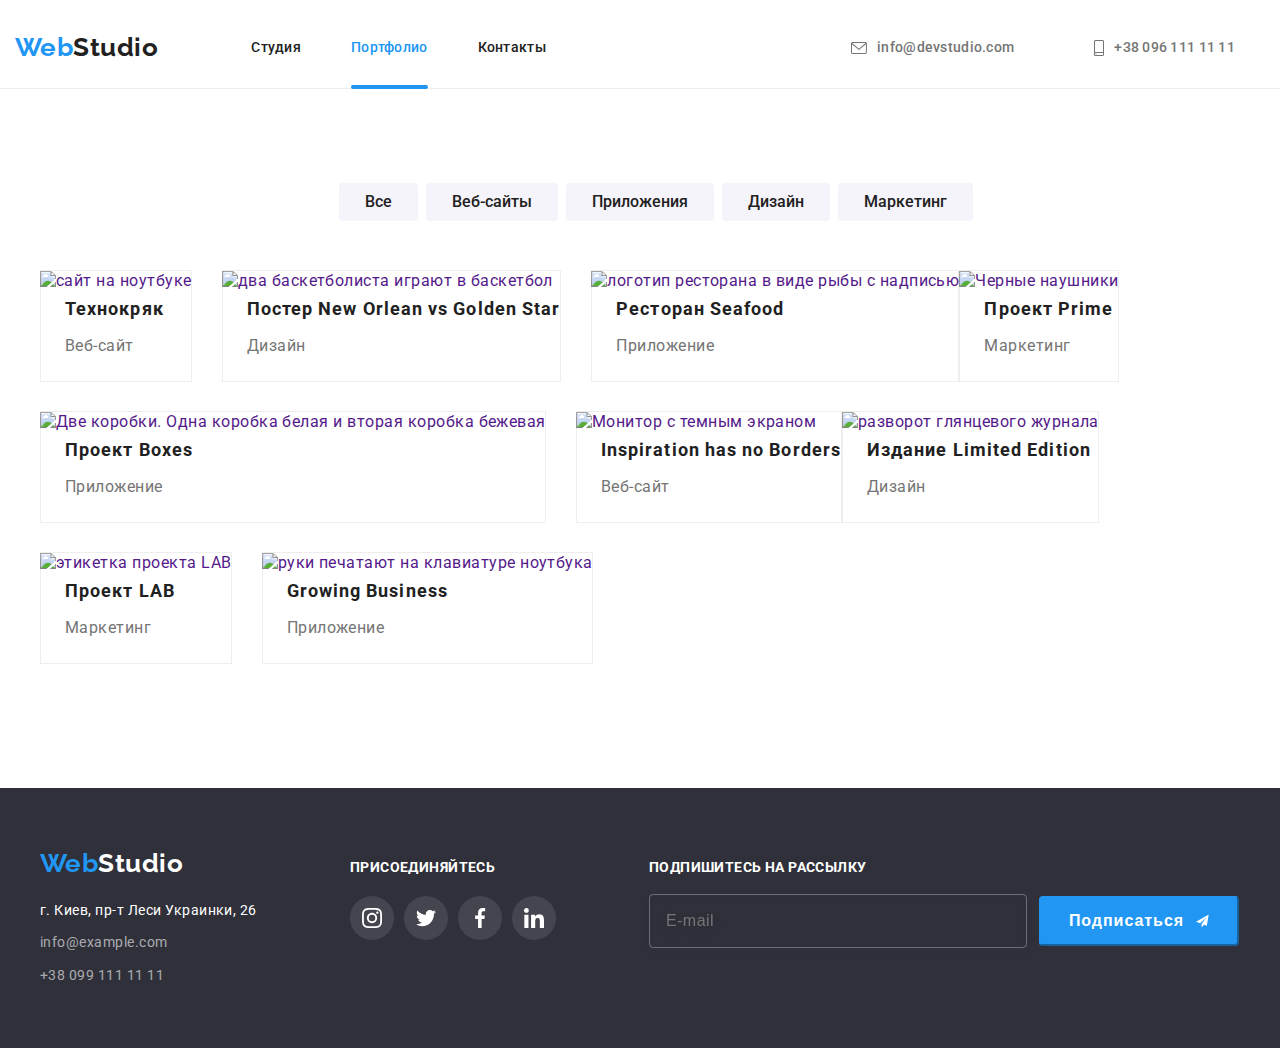
==== commit d621c833: "add img" ====
--- a/portfolio.html
+++ b/portfolio.html
@@ -126,11 +126,25 @@
                 <li class="projects__item">
                     <a class="projects__link" href=""> 
                         <div class="projects__div-text-wrapper">
-                        <img class="projects__img"
-                        src="img/portfolio/portfolio1.jpg" 
-                        alt="сайт на ноутбуке"
-                        
-                        />  
+                            <picture>
+                                <source
+                                srcset=".img/portfolio/portfolio1.jpg 1x, .img/portfolio/portfolio1@2x.jpg 2x"
+                                media="(min-width: 1200px)"
+                                />
+                                <source
+                                srcset=".img/portfolio/tabportfolio1.jpg 1x, .img/portfolio/tabportfolio1@2x.jpg 2x"
+                                media="(min-width: 768px)"
+                                />
+                                <source
+                                srcset=".img/portfolio/mobportfolio1.jpg 1x, .img/portfolio/mobportfolio1@2x.jpg 2x"
+                                media="(max-width: 767px)"
+                                />
+                                <img class="projects__img"
+                                src="img/portfolio/portfolio1.jpg" 
+                                alt="сайт на ноутбуке"
+                                />  
+                            </picture>                       
+                       
                         <p class="profects__overlay">Ресурс предлагает комплексные предложения с разным уровнем функционала и сервисов. Все это позволит посетителю получить исчерпывающие сведения о компании или частном лице.</p>                      
                     </div>
                     <div class="projects__div-projects">
@@ -142,11 +156,26 @@
                 <li class="projects__item">
                     <a class="projects__link" href=""> 
                         <div class="projects__div-text-wrapper">
-                        <img class="projects__img"
-                        src="img/portfolio/portfolio2.jpg" 
-                        alt="два баскетболиста играют в баскетбол"
-                        
-                        />                        
+                            <picture>
+                                <source
+                                srcset=".img/portfolio/portfolio2.jpg 1x, .img/portfolio/portfolio2@2x.jpg 2x"
+                                media="(min-width: 1200px)"
+                                />
+                                <source
+                                srcset=".img/portfolio/tabportfolio2.jpg 1x, .img/portfolio/tabportfolio2@2x.jpg 2x"
+                                media="(min-width: 768px)"
+                                />
+                                <source
+                                srcset=".img/portfolio/mobportfolio2.jpg 1x, .img/portfolio/mobportfolio2@2x.jpg 2x"
+                                media="(max-width: 767px)"
+                                />
+                                <img class="projects__img"
+                                src="img/portfolio/portfolio2.jpg" 
+                                alt="два баскетболиста играют в баскетбол"
+                                
+                                />
+                            </picture>
+                                                
                         <p class="profects__overlay">Ресурс предлагает комплексные предложения с разным уровнем функционала и сервисов. Все это позволит посетителю получить исчерпывающие сведения о компании или частном лице.</p>                      
                     </div>
                     <div class="projects__div-projects">
@@ -158,11 +187,26 @@
                 <li class="projects__item">
                     <a class="projects__link" href=""> 
                         <div class="projects__div-text-wrapper">
-                        <img class="projects__img"
-                        src="img/portfolio/portfolio3.jpg" 
-                        alt="логотип ресторана в виде рыбы с надписью"
-                      
-                        />                        
+                            <picture>
+                                <source
+                                srcset=".img/portfolio/portfolio3.jpg 1x, .img/portfolio/portfolio3@2x.jpg 2x"
+                                media="(min-width: 1200px)"
+                                />
+                                <source
+                                srcset=".img/portfolio/tabportfolio3.jpg 1x, .img/portfolio/tabportfolio3@2x.jpg 2x"
+                                media="(min-width: 768px)"
+                                />
+                                <source
+                                srcset=".img/portfolio/mobportfolio3.jpg 1x, .img/portfolio/mobportfolio3@2x.jpg 2x"
+                                media="(max-width: 767px)"
+                                />
+                                <img class="projects__img"
+                                src="img/portfolio/portfolio3.jpg" 
+                                alt="логотип ресторана в виде рыбы с надписью"
+                              
+                                /> 
+                            </picture>
+                                               
                      <p class="profects__overlay">Ресурс предлагает комплексные предложения с разным уровнем функционала и сервисов. Все это позволит посетителю получить исчерпывающие сведения о компании или частном лице.</p>                      
                     </div>
                     <div class="projects__div-projects">
@@ -174,11 +218,26 @@
                 <li class="projects__item">
                     <a class="projects__link" href=""> 
                         <div class="projects__div-text-wrapper">
-                        <img class="projects__img"
-                        src="img/portfolio/portfolio4.jpg" 
-                        alt="Черные наушники"
-                      
-                        />                        
+                            <picture>
+                                <source
+                                srcset=".img/portfolio/portfolio4.jpg 1x, .img/portfolio/portfolio4@2x.jpg 2x"
+                                media="(min-width: 1200px)"
+                                />
+                                <source
+                                srcset=".img/portfolio/tabportfolio4.jpg 1x, .img/portfolio/tabportfolio4@2x.jpg 2x"
+                                media="(min-width: 768px)"
+                                />
+                                <source
+                                srcset=".img/portfolio/mobportfolio4.jpg 1x, .img/portfolio/mobportfolio4@2x.jpg 2x"
+                                media="(max-width: 767px)"
+                                />
+                                <img class="projects__img"
+                                src="img/portfolio/portfolio4.jpg" 
+                                alt="Черные наушники"
+                              
+                                />  
+                            </picture>
+                                             
                      <p class="profects__overlay">Ресурс предлагает комплексные предложения с разным уровнем функционала и сервисов. Все это позволит посетителю получить исчерпывающие сведения о компании или частном лице.</p>                      
                     </div>
                     <div class="projects__div-projects">
@@ -190,11 +249,26 @@
                 <li class="projects__item">
                     <a class="projects__link" href=""> 
                         <div class="projects__div-text-wrapper">
-                        <img class="projects__img"
-                        src="img/portfolio/portfolio5.jpg" 
-                        alt="Две коробки. Одна коробка белая и вторая коробка бежевая"
-                       
-                        />                        
+                            <picture>
+                                <source
+                                srcset=".img/portfolio/portfolio5.jpg 1x, .img/portfolio/portfolio5@2x.jpg 2x"
+                                media="(min-width: 1200px)"
+                                />
+                                <source
+                                srcset=".img/portfolio/tabportfolio5.jpg 1x, .img/portfolio/tabportfolio5@2x.jpg 2x"
+                                media="(min-width: 768px)"
+                                />
+                                <source
+                                srcset=".img/portfolio/mobportfolio5.jpg 1x, .img/portfolio/mobportfolio5@2x.jpg 2x"
+                                media="(max-width: 767px)"
+                                />
+                                <img class="projects__img"
+                                src="img/portfolio/portfolio5.jpg" 
+                                alt="Две коробки. Одна коробка белая и вторая коробка бежевая"
+                               
+                                /> 
+                            </picture>
+                                               
                      <p class="profects__overlay">Ресурс предлагает комплексные предложения с разным уровнем функционала и сервисов. Все это позволит посетителю получить исчерпывающие сведения о компании или частном лице.</p>                      
                     </div>
                     <div class="projects__div-projects">
@@ -206,11 +280,26 @@
                 <li class="projects__item">
                     <a class="projects__link" href=""> 
                         <div class="projects__div-text-wrapper">
-                        <img class="projects__img"
-                        src="img/portfolio/portfolio6.jpg" 
-                        alt="Монитор с темным экраном"
-                      
-                        />                        
+                            <picture>
+                                <source
+                                srcset=".img/portfolio/portfolio6.jpg 1x, .img/portfolio/portfolio6@2x.jpg 2x"
+                                media="(min-width: 1200px)"
+                                />
+                                <source
+                                srcset=".img/portfolio/tabportfolio6.jpg 1x, .img/portfolio/tabportfolio6@2x.jpg 2x"
+                                media="(min-width: 768px)"
+                                />
+                                <source
+                                srcset=".img/portfolio/mobportfolio6.jpg 1x, .img/portfolio/mobportfolio6@2x.jpg 2x"
+                                media="(max-width: 767px)"
+                                />
+                                <img class="projects__img"
+                                src="img/portfolio/portfolio6.jpg" 
+                                alt="Монитор с темным экраном"
+                              
+                                />
+                            </picture>
+                                                
                     <p class="profects__overlay">Ресурс предлагает комплексные предложения с разным уровнем функционала и сервисов. Все это позволит посетителю получить исчерпывающие сведения о компании или частном лице.</p>                      
                     </div>
                     <div class="projects__div-projects">
@@ -222,11 +311,26 @@
                 <li class="projects__item">
                     <a class="projects__link" href=""> 
                         <div class="projects__div-text-wrapper">
-                        <img class="projects__img"
-                        src="img/portfolio/portfolio7.jpg" 
-                        alt="разворот глянцевого журнала"
-                      
-                        />                        
+                            <picture>
+                                <source
+                                srcset=".img/portfolio/portfolio7.jpg 1x, .img/portfolio/portfolio7@2x.jpg 2x"
+                                media="(min-width: 1200px)"
+                                />
+                                <source
+                                srcset=".img/portfolio/tabportfolio7.jpg 1x, .img/portfolio/tabportfolio7@2x.jpg 2x"
+                                media="(min-width: 768px)"
+                                />
+                                <source
+                                srcset=".img/portfolio/mobportfolio7.jpg 1x, .img/portfolio/mobportfolio7@2x.jpg 2x"
+                                media="(max-width: 767px)"
+                                />
+                                <img class="projects__img"
+                                src="img/portfolio/portfolio7.jpg" 
+                                alt="разворот глянцевого журнала"
+                              
+                                />     
+                            </picture>
+                                         
                     <p class="profects__overlay">Ресурс предлагает комплексные предложения с разным уровнем функционала и сервисов. Все это позволит посетителю получить исчерпывающие сведения о компании или частном лице.</p>                      
                     </div>
                     <div class="projects__div-projects">
@@ -238,11 +342,26 @@
                 <li class="projects__item">
                     <a class="projects__link" href=""> 
                         <div class="projects__div-text-wrapper">
-                        <img class="projects__img"
-                        src="img/portfolio/portfolio8.jpg" 
-                        alt="этикетка проекта LAB"
-                        
-                        />                        
+                            <picture>
+                                <source
+                                srcset=".img/portfolio/portfolio8.jpg 1x, .img/portfolio/portfolio8@2x.jpg 2x"
+                                media="(min-width: 1200px)"
+                                />
+                                <source
+                                srcset=".img/portfolio/tabportfolio8.jpg 1x, .img/portfolio/tabportfolio8@2x.jpg 2x"
+                                media="(min-width: 768px)"
+                                />
+                                <source
+                                srcset=".img/portfolio/mobportfolio8.jpg 1x, .img/portfolio/mobportfolio8@2x.jpg 2x"
+                                media="(max-width: 767px)"
+                                />
+                                <img class="projects__img"
+                                src="img/portfolio/portfolio8.jpg" 
+                                alt="этикетка проекта LAB"
+                                
+                                />    
+                            </picture>
+                                           
                     <p class="profects__overlay">Ресурс предлагает комплексные предложения с разным уровнем функционала и сервисов. Все это позволит посетителю получить исчерпывающие сведения о компании или частном лице.</p>                      
                     </div>
                     <div class="projects__div-projects">
@@ -254,11 +373,26 @@
                 <li class="projects__item">
                     <a class="projects__link" href=""> 
                         <div class="projects__div-text-wrapper">
-                        <img class="projects__img"
-                        src="img/portfolio/portfolio9.jpg" 
-                        alt="руки печатают на клавиатуре ноутбука"
-                      
-                        />                        
+                            <picture>
+                                <source
+                                srcset=".img/portfolio/portfolio9.jpg 1x, .img/portfolio/portfolio9@2x.jpg 2x"
+                                media="(min-width: 1200px)"
+                                />
+                                <source
+                                srcset=".img/portfolio/tabportfolio9.jpg 1x, .img/portfolio/tabportfolio9@2x.jpg 2x"
+                                media="(min-width: 768px)"
+                                />
+                                <source
+                                srcset=".img/portfolio/mobportfolio9.jpg 1x, .img/portfolio/mobportfolio9@2x.jpg 2x"
+                                media="(max-width: 767px)"
+                                />
+                                <img class="projects__img"
+                                src="img/portfolio/portfolio9.jpg" 
+                                alt="руки печатают на клавиатуре ноутбука"
+                              
+                                />     
+                            </picture>
+                                            
                      <p class="profects__overlay">Ресурс предлагает комплексные предложения с разным уровнем функционала и сервисов. Все это позволит посетителю получить исчерпывающие сведения о компании или частном лице.</p>                      
                     </div>
                     <div class="projects__div-projects">
--- a/css/main.min.css
+++ b/css/main.min.css
@@ -1,2 +1,2 @@
-:root{--title-color: #212121;--special-title-color:#FFFFFF;--primary-text-color: #757575;--accent-color: #2196F3;--primary-bgc: #FFFFFF;--secondary-bgc: #F5F4FA;--hero-bgc: #2F303A}body{color:#2a2a2a;background-color:#fff;font-family:Roboto;letter-spacing:0.03em;margin-right:auto;margin-left:auto;overflow-x:hidden}body.modal-open{overflow:hidden}.container{padding-left:15px;padding-right:15px;margin-left:auto;margin-right:auto}@media screen and (min-width: 480px){.container{width:480px}}@media screen and (min-width: 768px){.container{width:768px}}@media screen and (min-width: 1200px){.container{width:1200px}}.ul,.ol,.h1,.h2,.h3,.h4{margin-top:0px;margin-bottom:0px;padding-left:0px}.about__list,.portfolio__list,.footer__footer-social-list,.clients__list,.social-list,.team__list,.footer,.footer-social,.footer__list,.header__site-nav-list,.header__auth-nav-list,.projects__menu-list,.projects__list,.mobile-menu__list,.mobile-menu__contact-list,.mobile-menu__social-list{list-style:none}.header{position:relative;border-bottom-width:1px;border-bottom-style:solid;border-bottom-color:#ececec}.header__container-header{display:-webkit-box;display:-ms-flexbox;display:flex;-webkit-box-pack:justify;-ms-flex-pack:justify;justify-content:space-between;-webkit-box-align:center;-ms-flex-align:center;align-items:center}@media screen and (max-width: 1199px){.header__logo{text-decoration:none;padding-top:24px;padding-bottom:25px;margin-right:93px}.header__logo-header{color:var(--accent-color);font-family:Raleway;font-style:normal;font-weight:bold;font-size:26px;line-height:1.19;text-decoration:none}.header__second-logo-header{font-family:Raleway;font-style:normal;font-weight:bold;font-size:26px;line-height:1.19;text-decoration:none;color:var(--title-color)}.header__mobile-menu-btn,.mobile-menu{display:none}.header__site-nav-list{display:-webkit-box;display:-ms-flexbox;display:flex;padding-left:0px}.header__site-nav-list li{margin-right:50px}.header__site-link{color:#212121;font-weight:500;font-size:14px;line-height:1.14;letter-spacing:0.02em;text-decoration:none;display:block;-webkit-transition:color 250ms cubic-bezier(0.4, 0, 0.2, 1);transition:color 250ms cubic-bezier(0.4, 0, 0.2, 1)}.header__site-link:hover,.header__site-link:focus{color:var(--accent-color);text-decoration:none}.header__site-nav-item-acent{position:relative}.header__site-nav-item-acent::after{content:"";display:block;width:100%;height:4px;border-radius:2px;background-color:var(--accent-color);position:absolute;top:45px}.header__site-link-acent{color:var(--accent-color);text-decoration:none;font-weight:500;font-size:14px;line-height:1.14;letter-spacing:0.02em;text-decoration:none;display:block}.header__contacts-header{color:#757575;font-weight:500;font-size:14px;line-height:1.14;letter-spacing:0.02em;margin:0;text-decoration:none;display:-webkit-box;display:-ms-flexbox;display:flex;-webkit-box-orient:horizontal;-webkit-box-direction:reverse;-ms-flex-direction:row-reverse;flex-direction:row-reverse;-webkit-box-pack:center;-ms-flex-pack:center;justify-content:center;-webkit-box-align:center;-ms-flex-align:center;align-items:center;-webkit-transition:color 250ms cubic-bezier(0.4, 0, 0.2, 1);transition:color 250ms cubic-bezier(0.4, 0, 0.2, 1)}.header__contacts-header:hover,.header__contacts-header:focus{color:#2196F3}.header__contacts-header:hover .header__phone,.header__contacts-header:focus .header__phone{fill:#2196F3}.header__contacts-header:hover .header__mail,.header__contacts-header:focus .header__mail{fill:#2196F3}.header__auth-nav-item{margin-bottom:10px}.header__auth-nav-item:last-child{margin-bottom:0px}.header__auth-nav-list{display:-webkit-box;display:-ms-flexbox;display:flex;-ms-flex-wrap:wrap;flex-wrap:wrap}.header__mail,.header__phone{margin-right:10px;fill:#757575}}@media screen and (max-width: 767px){.header{border-bottom:1px solid #ECECEC}.header__container-header{display:-webkit-box;display:-ms-flexbox;display:flex;-webkit-box-align:center;-ms-flex-align:center;align-items:center;text-decoration:none;margin-top:0px;margin-bottom:0px;margin-right:auto;margin-left:auto;padding-left:15px;padding-right:15px;min-width:480px}.header__logo{text-decoration:none;padding-top:24px;padding-bottom:25px;margin-right:93px}.header__logo-header{color:var(--accent-color);font-family:Raleway;font-style:normal;font-weight:bold;font-size:26px;line-height:1.19;text-decoration:none}.header__second-logo-header{font-family:Raleway;font-style:normal;font-weight:bold;font-size:26px;line-height:1.19;text-decoration:none;color:var(--title-color)}.header__site-nav-list{display:none}.header__auth-nav-list{display:none}.header__mobile-menu-btn{background-color:transparent;border:none;padding:0;line-height:0;cursor:pointer}.header__mobile-menu-btn .header__mobile-menu-icon:hover,.header__mobile-menu-btn .header__mobile-menu-icon:focus{fill:#2196F3}.mobile-menu{position:absolute;top:0;left:0;width:100%;height:100vh;overflow:auto;opacity:0;visibility:hidden;pointer-events:none;background-color:#fff;z-index:100}.mobile-menu.is-open{opacity:1;visibility:visible;pointer-events:auto}.mobile-menu__close-btn{position:absolute;background-color:#fff;top:0px;right:0px;z-index:200;border:none;padding:0;line-height:0}.mobile-menu__close-icon:focus,.mobile-menu__close-icon:hover{fill:#2196f3}.mobile-menu-container{position:relative;z-index:100}.mobile-menu__div{position:fixed;top:0;left:0;width:100%;height:100%;background-color:#fff;padding:48px 83px 48px 40px}.mobile-menu__contact-list{margin-top:auto;padding-left:0}.mobile-menu__item{margin-bottom:32px}.mobile-menu__link{font-weight:500;font-size:40px;line-height:1.18;text-align:center;letter-spacing:0.02em;color:#212121;text-decoration:none}.mobile-menu__link:hover,.mobile-menu__link:focus{color:#2196f3}.mobile-menu__contact-item{margin-bottom:32px}.mobile-menu__contact-item:last-child{margin-bottom:64px}.mobile-menu__tel-link{font-weight:500;font-size:34px;line-height:1.18;letter-spacing:0.02em;color:#2196f3;text-decoration:none}.mobile-menu__mail-link{font-weight:500;font-size:24px;line-height:1.17;letter-spacing:0.02em;color:#757575;text-decoration:none}.mobile-menu__social-list{display:-webkit-box;display:-ms-flexbox;display:flex;-webkit-box-orient:horizontal;-webkit-box-direction:normal;-ms-flex-direction:row;flex-direction:row;-webkit-box-pack:justify;-ms-flex-pack:justify;justify-content:space-between;padding-left:0;margin-top:0}.mobile-menu__social-link{font-weight:500;font-size:18px;line-height:1.22;letter-spacing:0.02em;color:#2196f3;text-decoration:none}.mobile-menu__social-item{padding-right:10px;margin-bottom:10px}.mobile-menu__social-item:last-child{margin-right:0px}.mobile-menu__list{padding-left:0px;margin-bottom:306px}}@media screen and (min-width: 1200px){.header__mobile-menu-btn,.mobile-menu{display:none}.header{border-bottom:1px solid #ECECEC}.header__container-header{display:-webkit-box;display:-ms-flexbox;display:flex;-webkit-box-align:center;-ms-flex-align:center;align-items:center;text-decoration:none;margin-top:0px;margin-bottom:0px;margin-right:auto;margin-left:auto;padding-left:15px;padding-right:15px;min-width:480px}.header__logo{text-decoration:none;padding-top:24px;padding-bottom:25px;margin-right:93px}.header__logo-header{color:var(--accent-color);font-family:Raleway;font-style:normal;font-weight:bold;font-size:26px;line-height:1.19;text-decoration:none}.header__second-logo-header{font-family:Raleway;font-style:normal;font-weight:bold;font-size:26px;line-height:1.19;text-decoration:none;color:var(--title-color)}.header__site-nav-list{display:-webkit-box;display:-ms-flexbox;display:flex;padding-left:0px}.header__site-nav-list li{margin-right:50px}.header__site-link{color:#212121;font-weight:500;font-size:14px;line-height:1.14;letter-spacing:0.02em;text-decoration:none;display:block;-webkit-transition:color 250ms cubic-bezier(0.4, 0, 0.2, 1);transition:color 250ms cubic-bezier(0.4, 0, 0.2, 1)}.header__site-link:hover,.header__site-link:focus{color:var(--accent-color);text-decoration:none}.header__site-nav-item-acent{position:relative}.header__site-nav-item-acent::after{content:"";display:block;width:100%;height:4px;border-radius:2px;background-color:var(--accent-color);position:absolute;top:45px}.header__site-link-acent{color:var(--accent-color);text-decoration:none;font-weight:500;font-size:14px;line-height:1.14;letter-spacing:0.02em;text-decoration:none;display:block}.header__contacts-header{color:#757575;font-weight:500;font-size:14px;line-height:1.14;letter-spacing:0.02em;margin:0;text-decoration:none;display:-webkit-box;display:-ms-flexbox;display:flex;-webkit-box-orient:horizontal;-webkit-box-direction:reverse;-ms-flex-direction:row-reverse;flex-direction:row-reverse;-webkit-box-pack:center;-ms-flex-pack:center;justify-content:center;-webkit-box-align:center;-ms-flex-align:center;align-items:center;-webkit-transition:color 250ms cubic-bezier(0.4, 0, 0.2, 1);transition:color 250ms cubic-bezier(0.4, 0, 0.2, 1)}.header__contacts-header:hover,.header__contacts-header:focus{color:#2196F3}.header__contacts-header:hover .header__phone,.header__contacts-header:focus .header__phone{fill:#2196F3}.header__contacts-header:hover .header__mail,.header__contacts-header:focus .header__mail{fill:#2196F3}.header__contacts-header{margin:0;text-decoration:none;display:-webkit-box;display:-ms-flexbox;display:flex;-webkit-box-orient:horizontal;-webkit-box-direction:reverse;-ms-flex-direction:row-reverse;flex-direction:row-reverse;-webkit-box-pack:center;-ms-flex-pack:center;justify-content:center;-webkit-box-align:center;-ms-flex-align:center;align-items:center;-webkit-transition:color 250ms cubic-bezier(0.4, 0, 0.2, 1);transition:color 250ms cubic-bezier(0.4, 0, 0.2, 1)}.header__contacts-header:hover,.header__contacts-header:focus{color:#2196F3}.header__contacts-header:hover .header__phone,.header__contacts-header:focus .header__phone{fill:#2196F3}.header__contacts-header:hover .header__mail,.header__contacts-header:focus .header__mail{fill:#2196F3}.header__auth-nav-list{display:-webkit-box;display:-ms-flexbox;display:flex;margin-left:auto}.header__auth-nav-list .header__auth-nav-item+.header__auth-nav-item{margin-left:50px}.header__mail,.header__phone{margin-right:10px;fill:#757575}.header__auth-nav-item{margin-right:30px}}@media screen and (max-width: 767px){.hero{background-color:#C4C4C4;padding-top:118px;padding-bottom:118px;background-image:-webkit-gradient(linear, left top, left bottom, from(rgba(47,48,58,0.4)), to(rgba(47,48,58,0.4))),url(../img/hero.jpg);background-image:linear-gradient(rgba(47,48,58,0.4), rgba(47,48,58,0.4)),url(../img/hero.jpg);background-size:cover;background-position:center;margin-left:auto;margin-right:auto;min-width:480px;background-repeat:no-repeat}.hero__title{color:var(--special-title-color);font-style:normal;font-weight:900;font-size:44px;line-height:1.36;letter-spacing:0.06em;text-transform:uppercase;text-align:center;margin-top:0px;margin-bottom:30px}.hero__button{color:var(--special-title-color);background-color:var(--accent-color);font-family:Roboto;font-style:normal;font-weight:bold;font-size:16px;line-height:1.87;letter-spacing:0.06em;background:#2196F3;margin:auto;height:50px;padding:10px 32px 10px 32px;display:block;margin:auto;-webkit-box-shadow:0px 4px 4px rgba(0,0,0,0.15);box-shadow:0px 4px 4px rgba(0,0,0,0.15);border:#2196F3;border-radius:4px}}@media screen and (min-width: 768px){.hero{background-color:#C4C4C4;padding-top:118px;padding-bottom:118px;background-image:-webkit-gradient(linear, left top, left bottom, from(rgba(47,48,58,0.4)), to(rgba(47,48,58,0.4))),url(../img/hero.jpg);background-image:linear-gradient(rgba(47,48,58,0.4), rgba(47,48,58,0.4)),url(../img/hero.jpg);background-size:cover;margin-left:auto;margin-right:auto;max-width:1600px;background-repeat:no-repeat}.hero__title{color:var(--special-title-color);font-style:normal;font-weight:900;font-size:44px;line-height:1.36;letter-spacing:0.06em;text-transform:uppercase;text-align:center;margin-top:0px;margin-bottom:30px}.hero__button{color:var(--special-title-color);background-color:var(--accent-color);font-family:Roboto;font-style:normal;font-weight:bold;font-size:16px;line-height:1.87;letter-spacing:0.06em;background:#2196F3;margin:auto;height:50px;padding:10px 32px 10px 32px;display:block;margin:auto;-webkit-box-shadow:0px 4px 4px rgba(0,0,0,0.15);box-shadow:0px 4px 4px rgba(0,0,0,0.15);border:#2196F3;border-radius:4px}}@media screen and (min-width: 1200){.hero{background-color:#C4C4C4;padding-top:200px;padding-bottom:200px;background-image:-webkit-gradient(linear, left top, left bottom, from(rgba(47,48,58,0.4)), to(rgba(47,48,58,0.4))),url(../img/hero.jpg);background-image:linear-gradient(rgba(47,48,58,0.4), rgba(47,48,58,0.4)),url(../img/hero.jpg);margin-left:auto;margin-right:auto;max-width:1600px;background-repeat:no-repeat}.hero__title{color:var(--special-title-color);font-style:normal;font-weight:900;font-size:44px;line-height:1.36;letter-spacing:0.06em;text-transform:uppercase;text-align:center;margin-top:0px;margin-bottom:30px}.hero__button{color:var(--special-title-color);background-color:var(--accent-color);font-family:Roboto;font-style:normal;font-weight:bold;font-size:16px;line-height:1.87;letter-spacing:0.06em;background:#2196F3;margin:auto;height:50px;padding:10px 32px 10px 32px;display:block;margin:auto;-webkit-box-shadow:0px 4px 4px rgba(0,0,0,0.15);box-shadow:0px 4px 4px rgba(0,0,0,0.15);border:#2196F3;border-radius:4px}}.about__list,.portfolio,.header{background-color:var(--primary-bgc);margin:0;padding-left:0px}.about__image{background:#F5F4FA;border-radius:4px;display:-webkit-box;display:-ms-flexbox;display:flex;-webkit-box-align:center;-ms-flex-align:center;align-items:center;-webkit-box-pack:center;-ms-flex-pack:center;justify-content:center;height:120px}.about__icon{background:#F5F4FA;border-radius:4px}.about__title{color:var(--title-color);font-weight:bold;font-size:14px;line-height:1.14;text-transform:uppercase;margin-bottom:0px}.about__text{color:var(--primary-text-color);font-weight:normal;font-size:14px;line-height:1.7;margin-top:10px;margin-bottom:0px}@media screen and (max-width: 767px){.section-about{padding-top:60px;padding-bottom:60px}.about__list{display:block}.about__title{text-align:center;margin-top:30px}.about__item{width:450px}.about__text{margin-top:10px}}@media screen and (min-width: 768px){.section-about{padding-top:60px;padding-bottom:60px}.about__list{display:-webkit-box;display:-ms-flexbox;display:flex;-ms-flex-wrap:wrap;flex-wrap:wrap}.about__item{width:354px;margin-right:30px}.about__item:nth-child(2n){margin-right:0px}}@media screen and (min-width: 1200px){.section-about{padding-top:94px;padding-bottom:94px}.about__list{display:-webkit-box;display:-ms-flexbox;display:flex;-webkit-box-align:center;-ms-flex-align:center;align-items:center;-webkit-box-pack:justify;-ms-flex-pack:justify;justify-content:space-between;margin:0}.about__item{width:270px;margin:0px}}.portfolio{padding-bottom:94px}.portfolio__title{color:var(--title-color);font-weight:bold;font-size:36px;line-height:1.16;text-align:center;margin-top:0px;margin-bottom:0px}.portfolio__list{padding-left:0px;margin-top:50px;margin-bottom:0px;display:-webkit-box;display:-ms-flexbox;display:flex}.portfolio__image{margin-right:30px;position:relative}.portfolio__over-thumb{position:absolute;width:370px;height:70px;background-color:rgba(47,48,58,0.8);display:-webkit-box;display:-ms-flexbox;display:flex;-webkit-box-align:center;-ms-flex-align:center;align-items:center;-webkit-box-pack:center;-ms-flex-pack:center;justify-content:center;left:0;top:224px}.portfolio__text{font-family:'Roboto';font-style:normal;font-weight:700;font-size:14px;line-height:1.14;text-align:center;letter-spacing:0.03em;text-transform:uppercase;margin:0;color:var(--special-title-color)}@media screen and (max-width: 1199px){.portfolio{display:none}}.team{background-color:var(--secondary-bgc)}.team__list{padding-left:0px;margin-bottom:0px}.team__foto{-webkit-box-shadow:0px 1px 3px rgba(0,0,0,0.12),0px 1px 1px rgba(0,0,0,0.14),0px 2px 1px rgba(0,0,0,0.2);box-shadow:0px 1px 3px rgba(0,0,0,0.12),0px 1px 1px rgba(0,0,0,0.14),0px 2px 1px rgba(0,0,0,0.2);border-radius:0px 0px 4px 4px;margin-bottom:0px}.team__title{color:var(--title-color);font-weight:700px;line-height:1.16;text-align:center;margin-top:0px;margin-bottom:0px}.team__div{padding-top:30px;background-color:var(--primary-bgc);margin-top:-5px}.team__name{color:var(--title-color);font-weight:500;font-size:16px;line-height:1.18;text-align:center;margin-top:0px;margin-bottom:0px;background-color:var(--primary-bgc)}.team__profession{color:var(--primary-text-color);font-weight:normal;font-size:16px;line-height:1.18;text-align:center;background-color:var(--primary-bgc);margin-top:10px;margin-bottom:0px}@media screen and (max-width: 767px){.team{padding-bottom:60px;padding-top:60px}.team__list{padding-left:0px;margin:30px 15px 0px 15px;display:block}.team__container{width:450px;margin-left:auto;margin-right:auto}.team__foto{width:100%;margin-top:30px}.team__img{width:100%;height:100%}.team__title{font-size:28px}.team__div{padding-bottom:24px}}@media screen and (min-width: 1200px){.team{padding-bottom:94px;padding-top:94px}.team__list{padding-left:0px;margin-bottom:0px;margin-top:50px;display:-webkit-box;display:-ms-flexbox;display:flex;-webkit-box-align:center;-ms-flex-align:center;align-items:center;-webkit-box-pack:center;-ms-flex-pack:center;justify-content:center}.team__foto{margin-right:30px}.team__foto:last-child{margin-right:0px}.team__title{font-size:36px}.team__div{padding-bottom:30px}.team__container{width:270px;margin-left:auto;margin-right:auto}.team__img{width:270px;height:260px}}@media screen and (min-width: 768px) and (max-width: 1199px){.team{padding-bottom:60px;padding-top:60px}.team__list{padding-left:0px;margin-bottom:0px;margin-top:0px;display:-webkit-box;display:-ms-flexbox;display:flex;-ms-flex-wrap:wrap;flex-wrap:wrap;-webkit-box-pack:center;-ms-flex-pack:center;justify-content:center;gap:30px}.team__img{width:354px}.team__title{font-size:28px;margin-bottom:30px}.team__div{padding-bottom:24px}}.social-list{display:-webkit-box;display:-ms-flexbox;display:flex;-webkit-box-pack:center;-ms-flex-pack:center;justify-content:center;margin-top:16px;padding-left:0px}.social-list-item{margin-right:10px}.social-list-item:nth-child(4n){margin-right:0px}.social-list-link{display:-webkit-box;display:-ms-flexbox;display:flex;-webkit-box-pack:center;-ms-flex-pack:center;justify-content:center;-webkit-box-align:center;-ms-flex-align:center;align-items:center;width:44px;height:44px;border-radius:50%;-webkit-transition:background-color 250ms cubic-bezier(0.4, 0, 0.2, 1);transition:background-color 250ms cubic-bezier(0.4, 0, 0.2, 1)}.social-list-link:hover,.social-list-link:focus{background-color:var(--accent-color)}.social-list-link:hover .social-list-icon,.social-list-link:focus .social-list-icon{fill:var(--primary-bgc)}.social-list-icon{fill:#AFB1B8;-webkit-transition:fill 250ms cubic-bezier(0.4, 0, 0.2, 1);transition:fill 250ms cubic-bezier(0.4, 0, 0.2, 1)}.social-list-icon:hover,.social-list-icon:focus{fill:var(--primary-bgc)}.clients__title{color:var(--title-color);line-height:1.16;text-align:center;margin-top:0px;margin-bottom:0px}.clients__link{fill:#AFB1B8;display:-webkit-box;display:-ms-flexbox;display:flex;-webkit-box-align:center;-ms-flex-align:center;align-items:center;-webkit-box-pack:center;-ms-flex-pack:center;justify-content:center;width:100%;height:100%;border:1px solid #AFB1B8;border-radius:4px;-webkit-transition:fill 250ms cubic-bezier(0.4, 0, 0.2, 1),border 250ms cubic-bezier(0.4, 0, 0.2, 1);transition:fill 250ms cubic-bezier(0.4, 0, 0.2, 1),border 250ms cubic-bezier(0.4, 0, 0.2, 1)}.clients__link:hover,.clients__link:focus{fill:var(--accent-color);border:1px solid #2196F3;border-radius:4px;display:-webkit-box;display:-ms-flexbox;display:flex;-webkit-box-align:center;-ms-flex-align:center;align-items:center;-webkit-box-pack:center;-ms-flex-pack:center;justify-content:center}@media screen and (max-width: 767px){.clients{padding-top:60px;padding-bottom:60px}.clients__title{font-weight:700;font-size:28px}.clients__list{display:-webkit-box;display:-ms-flexbox;display:flex;-ms-flex-wrap:wrap;flex-wrap:wrap;padding:0px;gap:30px}.clients__item{width:210px;height:92px}.clients__link{width:100%;height:100%}}@media screen and (min-width: 768px){.clients{padding-top:60px;padding-bottom:60px}.clients__list{display:-webkit-box;display:-ms-flexbox;display:flex;-ms-flex-wrap:wrap;flex-wrap:wrap;padding:0px;gap:30px}.clients__item{width:226px;height:92px}.clients__link{width:100%;height:100%}}@media screen and (min-width: 1200px){.clients{padding-top:94px;padding-bottom:94px}.clients__list{display:-webkit-box;display:-ms-flexbox;display:flex;-webkit-box-pack:center;-ms-flex-pack:center;justify-content:center;padding-left:0px;margin:0px}.clients__title{font-weight:bold;font-size:36px;margin-bottom:50px}.clients__item{width:170px;height:90px}}@media screen and (max-width: 479.98px){.clients__list{display:-ms-grid;display:grid;-ms-grid-columns:1fr 1fr;grid-template-columns:1fr 1fr;grid-gap:30px;-webkit-box-pack:center;-ms-flex-pack:center;justify-content:center}.clients__item{width:100%}}.footer{background-color:var(--hero-bgc);padding-top:60px;padding-bottom:60px}.footer__list{padding-left:0px;margin-bottom:0px}.footer__logo-footer{display:block;margin-bottom:20px;text-decoration:none}.footer__first-logo-footer{color:var(--accent-color);font-family:Raleway;font-style:normal;font-weight:bold;font-size:26px;line-height:1.19;text-decoration:none}.footer__second-logo-footer{color:#FFFFFF;font-family:Raleway;font-style:normal;font-weight:bold;font-size:26px;line-height:1.19;text-decoration:none}.footer__footer-adress_link{color:#FFFFFF;font-style:normal;font-weight:normal;font-size:14px;line-height:1.7;text-decoration:none}.footer__footer-contacts-link{color:rgba(255,255,255,0.6);font-style:normal;font-weight:normal;font-size:14px;line-height:1.7;text-decoration:none}.footer__title{font-style:normal;font-weight:700;font-size:14px;line-height:1.14;letter-spacing:0.03em;text-transform:uppercase;color:var(--special-title-color);margin-top:0px;margin-bottom:20px}.footer__footer-social-link{width:100%;height:100%;display:-webkit-box;display:-ms-flexbox;display:flex;-webkit-box-align:center;-ms-flex-align:center;align-items:center;-webkit-box-pack:center;-ms-flex-pack:center;justify-content:center;-webkit-transition:background-color 250ms cubic-bezier(0.4, 0, 0.2, 1);transition:background-color 250ms cubic-bezier(0.4, 0, 0.2, 1);border-radius:50%}.footer__footer-social-link:hover,.footer__footer-social-link:focus{background-color:var(--accent-color)}.footer__footer-social-item{background-color:rgba(255,255,255,0.1);width:44px;height:44px;border-radius:50%;margin-right:10px}.footer__footer-social-item:last-child{margin-right:0px}.footer__form-input{height:50px;background-color:transparent;color:rgba(255,255,255,0.6);font-weight:400;font-size:16px;line-height:1.25;letter-spacing:0.03em;padding-left:16px;border:transparent;outline:none;border:1px solid rgba(255,255,255,0.3);-webkit-filter:drop-shadow(0px 4px 4px rgba(0,0,0,0.15));filter:drop-shadow(0px 4px 4px rgba(0,0,0,0.15));border-radius:4px}.footer__telegram-btn{width:200px;height:50px;display:-webkit-box;display:-ms-flexbox;display:flex;-webkit-box-pack:center;-ms-flex-pack:center;justify-content:center;-webkit-box-align:center;-ms-flex-align:center;align-items:center;background-color:var(--accent-color);border-radius:4px;border-color:var(--accent-color);margin:0;padding:10px 28px;font-weight:700;font-size:16px;line-height:1.875;letter-spacing:0.06em;color:var(--special-title-color)}.footer__telegram-icon{fill:var(--special-title-color);margin-left:12px}@media screen and (max-width: 1199px){.footer-container{display:-webkit-box;display:-ms-flexbox;display:flex;-webkit-box-pack:center;-ms-flex-pack:center;justify-content:center;-ms-flex-wrap:wrap;flex-wrap:wrap;-webkit-box-align:baseline;-ms-flex-align:baseline;align-items:baseline}.footer__email-div{text-align:center}.footer__footer-social-div{text-align:center}.footer__logo-footer{text-align:center}.footer__footer-adress{display:block}.footer__list{text-align:center}.footer__footer-adress{margin-right:165px;margin-bottom:60px}.footer__footer-social-list{display:-webkit-box;display:-ms-flexbox;display:flex;-webkit-box-pack:center;-ms-flex-pack:center;justify-content:center;padding:0px}.footer__form-input{width:450px;margin-left:auto;margin-right:auto}.footer__telegram-btn{margin-top:30px}.footer__email-form{display:-webkit-box;display:-ms-flexbox;display:flex;-webkit-box-orient:vertical;-webkit-box-direction:normal;-ms-flex-direction:column;flex-direction:column;-webkit-box-align:center;-ms-flex-align:center;align-items:center}}@media screen and (max-width: 767px){.footer__logo-footer{text-align:center}.footer__footer-adress{display:block;margin-right:0px}.footer__list{text-align:center;margin-bottom:60px}.footer__title{text-align:center}.footer__footer-social-div{display:block;margin-left:auto;margin-right:auto}.footer__item{margin-top:8px}.footer__item:first-child{margin-top:0px}.footer__footer-social-list{display:-webkit-box;display:-ms-flexbox;display:flex;-webkit-box-pack:center;-ms-flex-pack:center;justify-content:center;padding:0px;margin-bottom:60px}.footer__form-input{width:450px;margin-left:auto;margin-right:auto}.footer__telegram-btn{margin-top:30px}.footer__email-form{display:-webkit-box;display:-ms-flexbox;display:flex;-webkit-box-orient:vertical;-webkit-box-direction:normal;-ms-flex-direction:column;flex-direction:column;-webkit-box-align:center;-ms-flex-align:center;align-items:center}}@media screen and (min-width: 1200px){.footer-container{display:-webkit-box;display:-ms-flexbox;display:flex;-webkit-box-align:baseline;-ms-flex-align:baseline;align-items:baseline}.footer__footer-adress{margin-right:93px;margin-bottom:0px}.footer__footer-social-div{margin-right:93px;margin-bottom:0px}.footer__email-form{margin:0;width:358px;height:50px;background:var(--hero-bgc);display:-webkit-box;display:-ms-flexbox;display:flex;-webkit-box-align:center;-ms-flex-align:center;align-items:center}.footer__item{margin-top:9px}.footer__item:first-child{margin-top:0px}.footer__footer-social-list{display:-webkit-box;display:-ms-flexbox;display:flex;-webkit-box-pack:center;-ms-flex-pack:center;justify-content:center;-webkit-box-align:center;-ms-flex-align:center;align-items:center;padding-left:0px;margin:0px}.footer__form-field{margin-right:12px}.footer__form-input{width:358px}.footer__telegram-btn{margin-top:0px}}.projects__menu-list,.projects__list,.projects__filter{margin-top:0px;margin-bottom:0px}.projects__btn{color:var(--title-color);background-color:var(--secondary-bgc);font-style:normal;font-weight:500;font-size:16px;line-height:1.6;text-align:center;display:-webkit-box;display:-ms-flexbox;display:flex;-webkit-box-align:center;-ms-flex-align:center;align-items:center;text-align:center;border-radius:4px;font-family:'Roboto';border-radius:4px;border:4px solid transparent;height:38px;min-width:73px;padding:0px;padding:6px 22px 6px 22px;-webkit-transition:background-color 250ms cubic-bezier(0.4, 0, 0.2, 1),color 250ms cubic-bezier(0.4, 0, 0.2, 1),-webkit-box-shadow 250ms cubic-bezier(0.4, 0, 0.2, 1);transition:background-color 250ms cubic-bezier(0.4, 0, 0.2, 1),color 250ms cubic-bezier(0.4, 0, 0.2, 1),-webkit-box-shadow 250ms cubic-bezier(0.4, 0, 0.2, 1);transition:background-color 250ms cubic-bezier(0.4, 0, 0.2, 1),color 250ms cubic-bezier(0.4, 0, 0.2, 1),box-shadow 250ms cubic-bezier(0.4, 0, 0.2, 1);transition:background-color 250ms cubic-bezier(0.4, 0, 0.2, 1),color 250ms cubic-bezier(0.4, 0, 0.2, 1),box-shadow 250ms cubic-bezier(0.4, 0, 0.2, 1),-webkit-box-shadow 250ms cubic-bezier(0.4, 0, 0.2, 1)}.projects__btn:hover,.projects__btn:focus{color:var(--special-title-color);background-color:var(--accent-color);-webkit-box-shadow:0px 4px 4px rgba(0,0,0,0.15);box-shadow:0px 4px 4px rgba(0,0,0,0.15)}@media screen and (max-width: 767px){.projects__menu-list{display:-webkit-box;display:-ms-flexbox;display:flex;-ms-flex-wrap:wrap;flex-wrap:wrap;-webkit-box-pack:start;-ms-flex-pack:start;justify-content:flex-start;margin-bottom:40px;gap:8px;padding:0px}.projects__btn{margin-right:0px}}@media screen and (min-width: 768px){.projects__menu-list{display:-webkit-box;display:-ms-flexbox;display:flex;-webkit-box-pack:center;-ms-flex-pack:center;justify-content:center;margin-bottom:30px}.projects__btn{margin-right:8px}}@media screen and (min-width: 1200px){.projects__menu-list{margin-bottom:50px}}.projects__div-projects{border:1px solid #EEEEEE;-webkit-box-sizing:border-box;box-sizing:border-box;padding-left:24px;padding-bottom:20px;padding-top:20px;margin-top:-20px}.projects__title{color:var(--title-color);font-weight:bold;font-size:18px;letter-spacing:0.06em;margin-top:0px;padding-bottom:0px;margin-bottom:0px;line-height:2;text-decoration:none}.projects__filter{color:var(--primary-text-color);font-weight:normal;font-size:16px;margin-top:4px;line-height:1.87;text-decoration:none}.projects__link{display:block;text-decoration:none;-webkit-transition:-webkit-box-shadow 250ms cubic-bezier(0.4, 0, 0.2, 1);transition:-webkit-box-shadow 250ms cubic-bezier(0.4, 0, 0.2, 1);transition:box-shadow 250ms cubic-bezier(0.4, 0, 0.2, 1);transition:box-shadow 250ms cubic-bezier(0.4, 0, 0.2, 1), -webkit-box-shadow 250ms cubic-bezier(0.4, 0, 0.2, 1);width:100%}.projects__link:hover,.projects__link:focus{-webkit-box-shadow:0px 1px 1px rgba(0,0,0,0.12),0px 4px 4px rgba(0,0,0,0.06),1px 4px 6px rgba(0,0,0,0.16);box-shadow:0px 1px 1px rgba(0,0,0,0.12),0px 4px 4px rgba(0,0,0,0.06),1px 4px 6px rgba(0,0,0,0.16)}.projects__link:hover .profects__overlay,.projects__link:focus .profects__overlay{-webkit-transform:translateY(0%);transform:translateY(0%)}.projects__div-text-wrapper{position:relative;overflow:hidden}.profects__overlay{width:100%;height:100%;position:absolute;background:rgba(33,150,243,0.9);font-style:normal;font-weight:400;font-size:18px;line-height:1.55;letter-spacing:0.03em;color:var(--special-title-color);top:0;left:0;margin:0;padding:63px 24px;overflow:auto;-webkit-transform:translateY(100%);transform:translateY(100%);-webkit-transition:-webkit-transform 250ms cubic-bezier(0.4, 0, 0.2, 1);transition:-webkit-transform 250ms cubic-bezier(0.4, 0, 0.2, 1);transition:transform 250ms cubic-bezier(0.4, 0, 0.2, 1);transition:transform 250ms cubic-bezier(0.4, 0, 0.2, 1), -webkit-transform 250ms cubic-bezier(0.4, 0, 0.2, 1)}@media screen and (max-width: 1999px){.projects{padding-bottom:60px;padding-top:60px}.projects__list{padding-left:0px;padding-bottom:0px;display:-webkit-box;display:-ms-flexbox;display:flex;-ms-flex-wrap:wrap;flex-wrap:wrap;gap:30px}.projects__img{width:354px}}@media screen and (max-width: 767px){.projects{padding-bottom:60px;padding-top:60px}.projects__list{padding-left:0px;padding-bottom:0px;display:block}.projects__img{width:100%}.projects__link{-o-object-fit:cover;object-fit:cover;-o-object-position:50% 50%;object-position:50% 50%}.projects__item{margin-bottom:30px}.projects__item:last-child{margin-bottom:0px}}@media screen and (min-width: 1200px){.projects{padding-bottom:94px;padding-top:94px}.projects__list{padding-left:0px;padding-bottom:0px;display:-webkit-box;display:-ms-flexbox;display:flex;-ms-flex-wrap:wrap;flex-wrap:wrap;gap:0px}.projects__img{width:370px}.projects__item{margin-right:30px;margin-bottom:30px;display:block}.projects__item:nth-child(3n){margin-right:0px}}.backdrop{position:fixed;top:0;left:0;width:100%;height:100%;background-color:rgba(0,0,0,0.2);-webkit-transition:opacity 250ms cubic-bezier(0.4, 0, 0.2, 1),visibility 250ms cubic-bezier(0.4, 0, 0.2, 1);transition:opacity 250ms cubic-bezier(0.4, 0, 0.2, 1),visibility 250ms cubic-bezier(0.4, 0, 0.2, 1)}.backdrop.is-hidden{opacity:0;visibility:hidden;pointer-events:none}.backdrop__modal{width:528px;height:581px;background-color:var(--primary-bgc);position:absolute;top:50%;left:50%;-webkit-transform:translate(-50%, -50%);transform:translate(-50%, -50%);padding:40px}.backdrop__modal-close{width:30px;height:30px;background:#FFFFFF;border:1px solid rgba(0,0,0,0.1);border-radius:50%;position:absolute;right:8px;top:8px;padding:0;display:-webkit-box;display:-ms-flexbox;display:flex;-webkit-box-pack:center;-ms-flex-pack:center;justify-content:center;-webkit-box-align:center;-ms-flex-align:center;align-items:center;cursor:pointer}.backdrop__close-icon{width:12px;height:12px}.backdrop__close-icon:focus,.backdrop__close-icon:hover{fill:var(--accent-color)}.backdrop__hero-form-title{font-weight:700;font-size:20px;line-height:1.15;text-align:center;letter-spacing:0.03em;color:var(--title-color);margin:0}.backdrop__hero-form-label{font-weight:400;font-size:12px;line-height:1.16;letter-spacing:0.01em;color:var(--primary-text-color)}.backdrop__hero-form-div{margin-top:4px;position:relative;display:block}.backdrop__hero-form-field{display:block}.backdrop__hero-form-input{display:block;width:100%;height:40px;border:1px solid rgba(33,33,33,0.2);border-radius:4px;margin-bottom:10px;padding-left:42px;-webkit-transition:border 250ms cubic-bezier(0.4, 0, 0.2, 1);transition:border 250ms cubic-bezier(0.4, 0, 0.2, 1);outline:none}.backdrop__hero-form-input:focus{border:1px solid #2196F3}.backdrop__hero-form-input:focus+.backdrop__hero-form-icon{fill:var(--accent-color)}.backdrop__hero-form-icon{width:12px;height:12px;position:absolute;display:block;top:50%;left:12px;-webkit-transform:translateY(-50%);transform:translateY(-50%);-webkit-transition:fill 250ms cubic-bezier(0.4, 0, 0.2, 1);transition:fill 250ms cubic-bezier(0.4, 0, 0.2, 1)}.backdrop__hero-form-message{display:block;width:100%;height:120px;border:1px solid rgba(33,33,33,0.2);border-radius:4px;margin-top:4px;padding:12px 16px;outline:none;-webkit-transition:border 250ms cubic-bezier(0.4, 0, 0.2, 1);transition:border 250ms cubic-bezier(0.4, 0, 0.2, 1);resize:none}.backdrop__hero-form-message:focus{border:1px solid #2196F3}.backdrop__hero-form-checkbox{margin-top:20px}.backdrop__hero-form-input-checkbox{margin-left:12px;border-radius:2px;background-color:var(--accent-color)}.backdrop__hero-form-input-checkbox:checked+.backdrop__hero-form-field-checkbox::before{background-color:var(--accent-color);background-image:url(../img/checkbox.svg);background-repeat:no-repeat;border-color:#2196F3;border-radius:2px}.backdrop__hero-form-input-checkbox:focus+.backdrop__hero-form-field-checkbox::before{outline:none;border-color:#2196F3}.backdrop__hero-form-field-checkbox{font-weight:400;font-size:12px;line-height:1.16;letter-spacing:0.01em;color:var(--primary-text-color);display:-webkit-box;display:-ms-flexbox;display:flex;-webkit-box-align:center;-ms-flex-align:center;align-items:center}.backdrop__hero-form-field-checkbox::before{content:'';display:inline-block;width:16px;height:15px;border:1px solid #212121;border-radius:2px;cursor:pointer;margin-right:10px}.visually-hiden{position:absolute;width:1px;height:1px;margin:-1px;border:0;padding:0;white-space:nowrap;-webkit-clip-path:inset(100%);clip-path:inset(100%);clip:rect(0 0 0 0);overflow:hidden}.backdrop__hero-form-btn{color:var(--special-title-color);background-color:var(--accent-color);font-family:Roboto;font-style:normal;font-weight:bold;font-size:16px;line-height:1.87;letter-spacing:0.06em;background:#2196F3;margin:auto;margin-top:30px;padding:10px 55px;display:block;-webkit-box-shadow:0px 4px 4px rgba(0,0,0,0.15);box-shadow:0px 4px 4px rgba(0,0,0,0.15);border:#2196F3;border-radius:4px;width:200px;height:50px}.backdrop__policy-checkbox-title{color:var(--accent-color)}@media screen and (max-width: 1199px){.backdrop__modal{width:450px}}@media screen and (min-width: 0) and (max-width: 479px){.backdrop__modal{width:90%}}
+:root{--title-color: #212121;--special-title-color:#FFFFFF;--primary-text-color: #757575;--accent-color: #2196F3;--primary-bgc: #FFFFFF;--secondary-bgc: #F5F4FA;--hero-bgc: #2F303A}body{color:#2a2a2a;background-color:#fff;font-family:Roboto;letter-spacing:0.03em;margin-right:auto;margin-left:auto;overflow-x:hidden}body.modal-open{overflow:hidden}.container{padding-left:15px;padding-right:15px;margin-left:auto;margin-right:auto}@media screen and (max-width: 767px){.container{width:480px}}@media screen and (min-width: 768px){.container{width:768px}}@media screen and (min-width: 1200px){.container{width:1200px}}.ul,.ol,.h1,.h2,.h3,.h4{margin-top:0px;margin-bottom:0px;padding-left:0px}.about__list,.portfolio__list,.footer__footer-social-list,.clients__list,.social-list,.team__list,.footer,.footer-social,.footer__list,.header__site-nav-list,.header__auth-nav-list,.projects__menu-list,.projects__list,.mobile-menu__list,.mobile-menu__contact-list,.mobile-menu__social-list{list-style:none}.header{position:relative;border-bottom-width:1px;border-bottom-style:solid;border-bottom-color:#ececec}.header__container-header{display:-webkit-box;display:-ms-flexbox;display:flex;-webkit-box-pack:justify;-ms-flex-pack:justify;justify-content:space-between;-webkit-box-align:center;-ms-flex-align:center;align-items:center}@media screen and (min-width: 768px) and (max-width: 1199px){.header__logo{text-decoration:none;padding-top:24px;padding-bottom:25px;margin-right:93px}.header__logo-header{color:var(--accent-color);font-family:Raleway;font-style:normal;font-weight:bold;font-size:26px;line-height:1.19;text-decoration:none}.header__second-logo-header{font-family:Raleway;font-style:normal;font-weight:bold;font-size:26px;line-height:1.19;text-decoration:none;color:var(--title-color)}.header__mobile-menu-btn,.mobile-menu{display:none}.header__site-nav-list{display:-webkit-box;display:-ms-flexbox;display:flex;padding-left:0px}.header__site-nav-list li{margin-right:50px}.header__site-link{color:#212121;font-weight:500;font-size:14px;line-height:1.14;letter-spacing:0.02em;text-decoration:none;display:block;-webkit-transition:color 250ms cubic-bezier(0.4, 0, 0.2, 1);transition:color 250ms cubic-bezier(0.4, 0, 0.2, 1)}.header__site-link:hover,.header__site-link:focus{color:var(--accent-color);text-decoration:none}.header__site-nav-item-acent{position:relative}.header__site-nav-item-acent::after{content:"";display:block;width:100%;height:4px;border-radius:2px;background-color:var(--accent-color);position:absolute;top:45px}.header__site-link-acent{color:var(--accent-color);text-decoration:none;font-weight:500;font-size:14px;line-height:1.14;letter-spacing:0.02em;text-decoration:none;display:block}.header__contacts-header{color:#757575;font-weight:500;font-size:14px;line-height:1.14;letter-spacing:0.02em;margin:0;text-decoration:none;display:-webkit-box;display:-ms-flexbox;display:flex;-webkit-box-orient:horizontal;-webkit-box-direction:reverse;-ms-flex-direction:row-reverse;flex-direction:row-reverse;-webkit-box-pack:center;-ms-flex-pack:center;justify-content:center;-webkit-box-align:center;-ms-flex-align:center;align-items:center;-webkit-transition:color 250ms cubic-bezier(0.4, 0, 0.2, 1);transition:color 250ms cubic-bezier(0.4, 0, 0.2, 1)}.header__contacts-header:hover,.header__contacts-header:focus{color:#2196F3}.header__contacts-header:hover .header__phone,.header__contacts-header:focus .header__phone{fill:#2196F3}.header__contacts-header:hover .header__mail,.header__contacts-header:focus .header__mail{fill:#2196F3}.header__auth-nav-item{margin-bottom:10px}.header__auth-nav-item:last-child{margin-bottom:0px}.header__auth-nav-list{display:-webkit-box;display:-ms-flexbox;display:flex;-ms-flex-wrap:wrap;flex-wrap:wrap}.header__mail,.header__phone{margin-right:10px;fill:#757575}}@media screen and (max-width: 767px){.header{border-bottom:1px solid #ECECEC}.header__container-header{display:-webkit-box;display:-ms-flexbox;display:flex;-webkit-box-align:center;-ms-flex-align:center;align-items:center;text-decoration:none;margin-top:0px;margin-bottom:0px;margin-right:auto;margin-left:auto;padding-left:15px;padding-right:15px;min-width:480px}.header__logo{text-decoration:none;padding-top:24px;padding-bottom:25px;margin-right:93px}.header__logo-header{color:var(--accent-color);font-family:Raleway;font-style:normal;font-weight:bold;font-size:26px;line-height:1.19;text-decoration:none}.header__second-logo-header{font-family:Raleway;font-style:normal;font-weight:bold;font-size:26px;line-height:1.19;text-decoration:none;color:var(--title-color)}.header__site-nav-list{display:none}.header__auth-nav-list{display:none}.header__mobile-menu-btn{background-color:transparent;border:none;padding:0;line-height:0;cursor:pointer}.header__mobile-menu-btn:hover .header__mobile-menu-icon,.header__mobile-menu-btn:focus .header__mobile-menu-icon{fill:#2196F3}.mobile-menu{position:absolute;top:0;left:0;width:100%;height:100vh;overflow:auto;opacity:0;visibility:hidden;pointer-events:none;background-color:#fff;z-index:100}.mobile-menu.is-open{opacity:1;visibility:visible;pointer-events:auto}.mobile-menu__close-btn{position:absolute;background-color:transparent;top:15px;right:25px;z-index:200;border:none;padding:0;line-height:0}.mobile-menu__close-icon:focus,.mobile-menu__close-icon:hover{fill:#2196f3}.mobile-menu-container{position:relative;z-index:100}.mobile-menu__div{position:fixed;top:0;left:0;width:100%;height:100%;background-color:#fff;padding:48px 83px 48px 40px}.mobile-menu__contact-list{margin-top:auto;padding-left:0}.mobile-menu__item{margin-bottom:32px}.mobile-menu__link{font-weight:500;font-size:40px;line-height:1.18;text-align:center;letter-spacing:0.02em;color:#212121;text-decoration:none}.mobile-menu__link:hover,.mobile-menu__link:focus{color:#2196f3}.mobile-menu__contact-item{margin-bottom:32px}.mobile-menu__contact-item:last-child{margin-bottom:64px}.mobile-menu__tel-link{font-weight:500;font-size:34px;line-height:1.18;letter-spacing:0.02em;color:#2196f3;text-decoration:none}.mobile-menu__mail-link{font-weight:500;font-size:24px;line-height:1.17;letter-spacing:0.02em;color:#757575;text-decoration:none}.mobile-menu__social-list{display:-webkit-box;display:-ms-flexbox;display:flex;-webkit-box-orient:horizontal;-webkit-box-direction:normal;-ms-flex-direction:row;flex-direction:row;-webkit-box-pack:justify;-ms-flex-pack:justify;justify-content:space-between;padding-left:0;margin-top:0}.mobile-menu__social-link{font-weight:500;font-size:18px;line-height:1.22;letter-spacing:0.02em;color:#2196f3;text-decoration:none}.mobile-menu__social-item{padding-right:10px;margin-bottom:10px}.mobile-menu__social-item:last-child{margin-right:0px}.mobile-menu__list{padding-left:0px;margin-bottom:306px}}@media screen and (min-width: 1200px){.header__mobile-menu-btn,.mobile-menu{display:none}.header{border-bottom:1px solid #ECECEC}.header__container-header{display:-webkit-box;display:-ms-flexbox;display:flex;-webkit-box-align:center;-ms-flex-align:center;align-items:center;text-decoration:none;margin-top:0px;margin-bottom:0px;margin-right:auto;margin-left:auto;padding-left:15px;padding-right:15px;min-width:480px}.header__logo{text-decoration:none;padding-top:24px;padding-bottom:25px;margin-right:93px}.header__logo-header{color:var(--accent-color);font-family:Raleway;font-style:normal;font-weight:bold;font-size:26px;line-height:1.19;text-decoration:none}.header__second-logo-header{font-family:Raleway;font-style:normal;font-weight:bold;font-size:26px;line-height:1.19;text-decoration:none;color:var(--title-color)}.header__site-nav-list{display:-webkit-box;display:-ms-flexbox;display:flex;padding-left:0px}.header__site-nav-list li{margin-right:50px}.header__site-link{color:#212121;font-weight:500;font-size:14px;line-height:1.14;letter-spacing:0.02em;text-decoration:none;display:block;-webkit-transition:color 250ms cubic-bezier(0.4, 0, 0.2, 1);transition:color 250ms cubic-bezier(0.4, 0, 0.2, 1)}.header__site-link:hover,.header__site-link:focus{color:var(--accent-color);text-decoration:none}.header__site-nav-item-acent{position:relative}.header__site-nav-item-acent::after{content:"";display:block;width:100%;height:4px;border-radius:2px;background-color:var(--accent-color);position:absolute;top:45px}.header__site-link-acent{color:var(--accent-color);text-decoration:none;font-weight:500;font-size:14px;line-height:1.14;letter-spacing:0.02em;text-decoration:none;display:block}.header__contacts-header{color:#757575;font-weight:500;font-size:14px;line-height:1.14;letter-spacing:0.02em;margin:0;text-decoration:none;display:-webkit-box;display:-ms-flexbox;display:flex;-webkit-box-orient:horizontal;-webkit-box-direction:reverse;-ms-flex-direction:row-reverse;flex-direction:row-reverse;-webkit-box-pack:center;-ms-flex-pack:center;justify-content:center;-webkit-box-align:center;-ms-flex-align:center;align-items:center;-webkit-transition:color 250ms cubic-bezier(0.4, 0, 0.2, 1);transition:color 250ms cubic-bezier(0.4, 0, 0.2, 1)}.header__contacts-header:hover,.header__contacts-header:focus{color:#2196F3}.header__contacts-header:hover .header__phone,.header__contacts-header:focus .header__phone{fill:#2196F3}.header__contacts-header:hover .header__mail,.header__contacts-header:focus .header__mail{fill:#2196F3}.header__contacts-header{margin:0;text-decoration:none;display:-webkit-box;display:-ms-flexbox;display:flex;-webkit-box-orient:horizontal;-webkit-box-direction:reverse;-ms-flex-direction:row-reverse;flex-direction:row-reverse;-webkit-box-pack:center;-ms-flex-pack:center;justify-content:center;-webkit-box-align:center;-ms-flex-align:center;align-items:center;-webkit-transition:color 250ms cubic-bezier(0.4, 0, 0.2, 1);transition:color 250ms cubic-bezier(0.4, 0, 0.2, 1)}.header__contacts-header:hover,.header__contacts-header:focus{color:#2196F3}.header__contacts-header:hover .header__phone,.header__contacts-header:focus .header__phone{fill:#2196F3}.header__contacts-header:hover .header__mail,.header__contacts-header:focus .header__mail{fill:#2196F3}.header__auth-nav-list{display:-webkit-box;display:-ms-flexbox;display:flex;margin-left:auto}.header__auth-nav-list .header__auth-nav-item+.header__auth-nav-item{margin-left:50px}.header__mail,.header__phone{margin-right:10px;fill:#757575}.header__auth-nav-item{margin-right:30px}}@media screen and (max-width: 767px){.hero{background-color:#C4C4C4;padding-top:118px;padding-bottom:118px;background-image:-webkit-gradient(linear, left top, left bottom, from(rgba(47,48,58,0.4)), to(rgba(47,48,58,0.4))),url(../img/mobhero.jpg);background-image:linear-gradient(rgba(47,48,58,0.4), rgba(47,48,58,0.4)),url(../img/mobhero.jpg);background-size:cover;background-position:center;margin-left:auto;margin-right:auto;width:480px;background-repeat:no-repeat}}@media (min-device-pixel-ratio: 2), (-webkit-min-device-pixel-ratio: 2), (min-resolution: 192dpi), (min-resolution: 2dppx){.hero{background-image:url(../img/mobhero.jpg)}.hero__title{color:var(--special-title-color);font-style:normal;font-weight:900;font-size:44px;line-height:1.36;letter-spacing:0.06em;text-transform:uppercase;text-align:center;margin-top:0px;margin-bottom:30px}.hero__button{color:var(--special-title-color);background-color:var(--accent-color);font-family:Roboto;font-style:normal;font-weight:bold;font-size:16px;line-height:1.87;letter-spacing:0.06em;background:#2196F3;margin:auto;height:50px;padding:10px 32px 10px 32px;display:block;margin:auto;-webkit-box-shadow:0px 4px 4px rgba(0,0,0,0.15);box-shadow:0px 4px 4px rgba(0,0,0,0.15);border:#2196F3;border-radius:4px}}@media screen and (min-width: 768px){.hero{background-color:#C4C4C4;padding-top:118px;padding-bottom:118px;background-image:-webkit-gradient(linear, left top, left bottom, from(rgba(47,48,58,0.4)), to(rgba(47,48,58,0.4))),url(../img/tabhero.jpg);background-image:linear-gradient(rgba(47,48,58,0.4), rgba(47,48,58,0.4)),url(../img/tabhero.jpg);background-size:cover;margin-left:auto;margin-right:auto;max-width:1600px;background-repeat:no-repeat;background-position:center}}@media screen and (min-width: 768px) and (min-device-pixel-ratio: 2), screen and (min-width: 768px) and (-webkit-min-device-pixel-ratio: 2), screen and (min-width: 768px) and (min-resolution: 192dpi), screen and (min-width: 768px) and (min-resolution: 2dppx){.hero{background-image:url(../img/tabhero.jpg)}}@media screen and (min-width: 768px){.hero__title{color:var(--special-title-color);font-style:normal;font-weight:900;font-size:44px;line-height:1.36;letter-spacing:0.06em;text-transform:uppercase;text-align:center;margin-top:0px;margin-bottom:30px}.hero__button{color:var(--special-title-color);background-color:var(--accent-color);font-family:Roboto;font-style:normal;font-weight:bold;font-size:16px;line-height:1.87;letter-spacing:0.06em;background:#2196F3;margin:auto;height:50px;padding:10px 32px 10px 32px;display:block;margin:auto;-webkit-box-shadow:0px 4px 4px rgba(0,0,0,0.15);box-shadow:0px 4px 4px rgba(0,0,0,0.15);border:#2196F3;border-radius:4px}}@media screen and (min-width: 1200){.hero{background-color:#C4C4C4;padding-top:200px;padding-bottom:200px;background-image:-webkit-gradient(linear, left top, left bottom, from(rgba(47,48,58,0.4)), to(rgba(47,48,58,0.4))),url(../img/hero.jpg);background-image:linear-gradient(rgba(47,48,58,0.4), rgba(47,48,58,0.4)),url(../img/hero.jpg);margin-left:auto;margin-right:auto;max-width:1600px;background-repeat:no-repeat}}@media screen and (min-width: 1200) and (min-device-pixel-ratio: 2), screen and (min-width: 1200) and (-webkit-min-device-pixel-ratio: 2), screen and (min-width: 1200) and (min-resolution: 192dpi), screen and (min-width: 1200) and (min-resolution: 2dppx){.hero{background-image:url(../img/hero.jpg)}}@media screen and (min-width: 1200){.hero__title{color:var(--special-title-color);font-style:normal;font-weight:900;font-size:44px;line-height:1.36;letter-spacing:0.06em;text-transform:uppercase;text-align:center;margin-top:0px;margin-bottom:30px}.hero__button{color:var(--special-title-color);background-color:var(--accent-color);font-family:Roboto;font-style:normal;font-weight:bold;font-size:16px;line-height:1.87;letter-spacing:0.06em;background:#2196F3;margin:auto;height:50px;padding:10px 32px 10px 32px;display:block;margin:auto;-webkit-box-shadow:0px 4px 4px rgba(0,0,0,0.15);box-shadow:0px 4px 4px rgba(0,0,0,0.15);border:#2196F3;border-radius:4px}}.about__list,.portfolio,.header{background-color:var(--primary-bgc);margin:0;padding-left:0px}.about__image{background:#F5F4FA;border-radius:4px;display:-webkit-box;display:-ms-flexbox;display:flex;-webkit-box-align:center;-ms-flex-align:center;align-items:center;-webkit-box-pack:center;-ms-flex-pack:center;justify-content:center;height:120px}.about__icon{background:#F5F4FA;border-radius:4px}.about__title{color:var(--title-color);font-weight:bold;font-size:14px;line-height:1.14;text-transform:uppercase;margin-bottom:0px}.about__text{color:var(--primary-text-color);font-weight:normal;font-size:14px;line-height:1.7;margin-top:10px;margin-bottom:0px}@media screen and (max-width: 767px){.section-about{padding-top:60px;padding-bottom:60px;max-width:480px}.about__list{display:block}.about__title{text-align:center;margin-top:30px}.about__item{max-width:450px}.about__text{margin-top:10px}}@media screen and (min-width: 768px){.section-about{padding-top:60px;padding-bottom:60px}.about__list{display:-webkit-box;display:-ms-flexbox;display:flex;-ms-flex-wrap:wrap;flex-wrap:wrap}.about__item{width:354px;margin-right:30px}.about__item:nth-child(2n){margin-right:0px}}@media screen and (min-width: 1200px){.section-about{padding-top:94px;padding-bottom:94px}.about__list{display:-webkit-box;display:-ms-flexbox;display:flex;-webkit-box-align:center;-ms-flex-align:center;align-items:center;-webkit-box-pack:justify;-ms-flex-pack:justify;justify-content:space-between;margin:0}.about__item{width:270px;margin:0px}}.portfolio{padding-bottom:94px}.portfolio__title{color:var(--title-color);font-weight:bold;font-size:36px;line-height:1.16;text-align:center;margin-top:0px;margin-bottom:0px}.portfolio__list{padding-left:0px;margin-top:50px;margin-bottom:0px;display:-webkit-box;display:-ms-flexbox;display:flex}.portfolio__image{margin-right:30px;position:relative}.portfolio__over-thumb{position:absolute;width:370px;height:70px;background-color:rgba(47,48,58,0.8);display:-webkit-box;display:-ms-flexbox;display:flex;-webkit-box-align:center;-ms-flex-align:center;align-items:center;-webkit-box-pack:center;-ms-flex-pack:center;justify-content:center;left:0;top:224px}.portfolio__text{font-family:'Roboto';font-style:normal;font-weight:700;font-size:14px;line-height:1.14;text-align:center;letter-spacing:0.03em;text-transform:uppercase;margin:0;color:var(--special-title-color)}@media screen and (max-width: 1199px){.portfolio{display:none}}.team{background-color:var(--secondary-bgc)}.team__list{padding-left:0px;margin-bottom:0px}.team__foto{-webkit-box-shadow:0px 1px 3px rgba(0,0,0,0.12),0px 1px 1px rgba(0,0,0,0.14),0px 2px 1px rgba(0,0,0,0.2);box-shadow:0px 1px 3px rgba(0,0,0,0.12),0px 1px 1px rgba(0,0,0,0.14),0px 2px 1px rgba(0,0,0,0.2);border-radius:0px 0px 4px 4px;margin-bottom:0px}.team__title{color:var(--title-color);font-weight:700px;line-height:1.16;text-align:center;margin-top:0px;margin-bottom:0px}.team__div{padding-top:30px;background-color:var(--primary-bgc);margin-top:-5px}.team__name{color:var(--title-color);font-weight:500;font-size:16px;line-height:1.18;text-align:center;margin-top:0px;margin-bottom:0px;background-color:var(--primary-bgc)}.team__profession{color:var(--primary-text-color);font-weight:normal;font-size:16px;line-height:1.18;text-align:center;background-color:var(--primary-bgc);margin-top:10px;margin-bottom:0px}@media screen and (max-width: 767px){.team{padding-bottom:60px;padding-top:60px}.team__list{padding-left:0px;margin:30px 15px 0px 15px;display:block}.team__foto{max-width:450px;margin-top:30px}.team__img{width:100%;height:100%}.team__title{font-size:28px}.team__div{padding-bottom:24px}}@media screen and (min-width: 1200px){.team{padding-bottom:94px;padding-top:94px}.team__list{padding-left:0px;margin-bottom:0px;margin-top:50px;display:-webkit-box;display:-ms-flexbox;display:flex;-webkit-box-align:center;-ms-flex-align:center;align-items:center;-webkit-box-pack:center;-ms-flex-pack:center;justify-content:center}.team__foto{margin-right:30px}.team__foto:last-child{margin-right:0px}.team__title{font-size:36px}.team__div{padding-bottom:30px}.team__img{width:270px;height:260px}}@media screen and (min-width: 768px) and (max-width: 1199px){.team{padding-bottom:60px;padding-top:60px}.team__list{padding-left:0px;margin-bottom:0px;margin-top:0px;display:-webkit-box;display:-ms-flexbox;display:flex;-ms-flex-wrap:wrap;flex-wrap:wrap;-webkit-box-pack:center;-ms-flex-pack:center;justify-content:center;gap:30px}.team__img{width:354px}.team__title{font-size:28px;margin-bottom:30px}.team__div{padding-bottom:24px}}.social-list{display:-webkit-box;display:-ms-flexbox;display:flex;-webkit-box-pack:center;-ms-flex-pack:center;justify-content:center;margin-top:16px;padding-left:0px}.social-list-item{margin-right:10px}.social-list-item:nth-child(4n){margin-right:0px}.social-list-link{display:-webkit-box;display:-ms-flexbox;display:flex;-webkit-box-pack:center;-ms-flex-pack:center;justify-content:center;-webkit-box-align:center;-ms-flex-align:center;align-items:center;width:44px;height:44px;border-radius:50%;-webkit-transition:background-color 250ms cubic-bezier(0.4, 0, 0.2, 1);transition:background-color 250ms cubic-bezier(0.4, 0, 0.2, 1)}.social-list-link:hover,.social-list-link:focus{background-color:var(--accent-color)}.social-list-link:hover .social-list-icon,.social-list-link:focus .social-list-icon{fill:var(--primary-bgc)}.social-list-icon{fill:#AFB1B8;-webkit-transition:fill 250ms cubic-bezier(0.4, 0, 0.2, 1);transition:fill 250ms cubic-bezier(0.4, 0, 0.2, 1)}.social-list-icon:hover,.social-list-icon:focus{fill:var(--primary-bgc)}.clients__title{color:var(--title-color);line-height:1.16;text-align:center;margin-top:0px;margin-bottom:0px}.clients__link{fill:#AFB1B8;display:-webkit-box;display:-ms-flexbox;display:flex;-webkit-box-align:center;-ms-flex-align:center;align-items:center;-webkit-box-pack:center;-ms-flex-pack:center;justify-content:center;width:100%;height:100%;border:1px solid #AFB1B8;border-radius:4px;-webkit-transition:fill 250ms cubic-bezier(0.4, 0, 0.2, 1),border 250ms cubic-bezier(0.4, 0, 0.2, 1);transition:fill 250ms cubic-bezier(0.4, 0, 0.2, 1),border 250ms cubic-bezier(0.4, 0, 0.2, 1)}.clients__link:hover,.clients__link:focus{fill:var(--accent-color);border:1px solid #2196F3;border-radius:4px;display:-webkit-box;display:-ms-flexbox;display:flex;-webkit-box-align:center;-ms-flex-align:center;align-items:center;-webkit-box-pack:center;-ms-flex-pack:center;justify-content:center}@media screen and (max-width: 767px){.clients{padding-top:60px;padding-bottom:60px}.clients__title{font-weight:700;font-size:28px}.clients__list{display:-webkit-box;display:-ms-flexbox;display:flex;-ms-flex-wrap:wrap;flex-wrap:wrap;padding:0px;gap:30px}.clients__item{width:210px;height:92px}.clients__link{width:100%;height:100%}}@media screen and (min-width: 768px){.clients{padding-top:60px;padding-bottom:60px}.clients__list{display:-webkit-box;display:-ms-flexbox;display:flex;-ms-flex-wrap:wrap;flex-wrap:wrap;padding:0px;gap:30px}.clients__item{width:226px;height:92px}.clients__link{width:100%;height:100%}}@media screen and (min-width: 1200px){.clients{padding-top:94px;padding-bottom:94px}.clients__list{display:-webkit-box;display:-ms-flexbox;display:flex;-webkit-box-pack:center;-ms-flex-pack:center;justify-content:center;padding-left:0px;margin:0px}.clients__title{font-weight:bold;font-size:36px;margin-bottom:50px}.clients__item{width:170px;height:90px}}@media screen and (max-width: 479.98px){.clients__list{display:-ms-grid;display:grid;-ms-grid-columns:1fr 1fr;grid-template-columns:1fr 1fr;grid-gap:30px;-webkit-box-pack:center;-ms-flex-pack:center;justify-content:center}.clients__item{width:100%}}.footer{background-color:var(--hero-bgc)}.footer-container{padding-top:60px;padding-bottom:60px}.footer__list{padding-left:0px;margin-bottom:0px}.footer__logo-footer{display:block;margin-bottom:20px;text-decoration:none}.footer__first-logo-footer{color:var(--accent-color);font-family:Raleway;font-style:normal;font-weight:bold;font-size:26px;line-height:1.19;text-decoration:none}.footer__second-logo-footer{color:#FFFFFF;font-family:Raleway;font-style:normal;font-weight:bold;font-size:26px;line-height:1.19;text-decoration:none}.footer__footer-adress_link{color:#FFFFFF;font-style:normal;font-weight:normal;font-size:14px;line-height:1.7;text-decoration:none}.footer__footer-contacts-link{color:rgba(255,255,255,0.6);font-style:normal;font-weight:normal;font-size:14px;line-height:1.7;text-decoration:none}.footer__title{font-style:normal;font-weight:700;font-size:14px;line-height:1.14;letter-spacing:0.03em;text-transform:uppercase;color:var(--special-title-color);margin-top:0px;margin-bottom:20px}.footer__footer-social-link{width:100%;height:100%;display:-webkit-box;display:-ms-flexbox;display:flex;-webkit-box-align:center;-ms-flex-align:center;align-items:center;-webkit-box-pack:center;-ms-flex-pack:center;justify-content:center;-webkit-transition:background-color 250ms cubic-bezier(0.4, 0, 0.2, 1);transition:background-color 250ms cubic-bezier(0.4, 0, 0.2, 1);border-radius:50%}.footer__footer-social-link:hover,.footer__footer-social-link:focus{background-color:var(--accent-color)}.footer__footer-social-item{background-color:rgba(255,255,255,0.1);width:44px;height:44px;border-radius:50%;margin-right:10px}.footer__footer-social-item:last-child{margin-right:0px}.footer__form-input{height:50px;background-color:transparent;color:rgba(255,255,255,0.6);font-weight:400;font-size:16px;line-height:1.25;letter-spacing:0.03em;padding-left:16px;border:transparent;outline:none;border:1px solid rgba(255,255,255,0.3);-webkit-filter:drop-shadow(0px 4px 4px rgba(0,0,0,0.15));filter:drop-shadow(0px 4px 4px rgba(0,0,0,0.15));border-radius:4px}.footer__telegram-btn{width:200px;height:50px;display:-webkit-box;display:-ms-flexbox;display:flex;-webkit-box-pack:center;-ms-flex-pack:center;justify-content:center;-webkit-box-align:center;-ms-flex-align:center;align-items:center;background-color:var(--accent-color);border-radius:4px;border-color:var(--accent-color);margin:0;padding:10px 28px;font-weight:700;font-size:16px;line-height:1.875;letter-spacing:0.06em;color:var(--special-title-color)}.footer__telegram-icon{fill:var(--special-title-color);margin-left:12px}@media screen and (max-width: 1199px){.footer-container{display:-webkit-box;display:-ms-flexbox;display:flex;-webkit-box-pack:center;-ms-flex-pack:center;justify-content:center;-ms-flex-wrap:wrap;flex-wrap:wrap;-webkit-box-align:baseline;-ms-flex-align:baseline;align-items:baseline}.footer__email-div{text-align:center}.footer__footer-social-div{text-align:center}.footer__logo-footer{text-align:center}.footer__footer-adress{display:block}.footer__list{text-align:center}.footer__footer-adress{margin-right:165px;margin-bottom:60px}.footer__footer-social-list{display:-webkit-box;display:-ms-flexbox;display:flex;-webkit-box-pack:center;-ms-flex-pack:center;justify-content:center;padding:0px}.footer__form-input{width:450px;margin-left:auto;margin-right:auto}.footer__telegram-btn{margin-top:30px}.footer__email-form{display:-webkit-box;display:-ms-flexbox;display:flex;-webkit-box-orient:vertical;-webkit-box-direction:normal;-ms-flex-direction:column;flex-direction:column;-webkit-box-align:center;-ms-flex-align:center;align-items:center}}@media screen and (max-width: 767px){.footer__logo-footer{text-align:center}.footer-container{max-width:480px;background-color:var(--hero-bgc);display:block;margin:0px;padding-top:60px;padding-bottom:60px}.footer__footer-adress{display:block;margin-right:0px}.footer__list{text-align:center;margin-bottom:60px}.footer__title{text-align:center}.footer__footer-social-div{display:block;margin-left:auto;margin-right:auto}.footer__item{margin-top:8px}.footer__item:first-child{margin-top:0px}.footer__footer-social-list{display:-webkit-box;display:-ms-flexbox;display:flex;-webkit-box-pack:center;-ms-flex-pack:center;justify-content:center;padding:0px;margin-bottom:60px}.footer__form-input{max-width:450px;margin-left:auto;margin-right:auto}.footer__telegram-btn{margin-top:30px}.footer__email-form{display:-webkit-box;display:-ms-flexbox;display:flex;-webkit-box-orient:vertical;-webkit-box-direction:normal;-ms-flex-direction:column;flex-direction:column;-webkit-box-align:center;-ms-flex-align:center;align-items:center}}@media screen and (min-width: 1200px){.footer-container{display:-webkit-box;display:-ms-flexbox;display:flex;-webkit-box-align:baseline;-ms-flex-align:baseline;align-items:baseline}.footer__footer-adress{margin-right:93px;margin-bottom:0px}.footer__footer-social-div{margin-right:93px;margin-bottom:0px}.footer__email-form{margin:0;width:358px;height:50px;background:var(--hero-bgc);display:-webkit-box;display:-ms-flexbox;display:flex;-webkit-box-align:center;-ms-flex-align:center;align-items:center}.footer__item{margin-top:9px}.footer__item:first-child{margin-top:0px}.footer__footer-social-list{display:-webkit-box;display:-ms-flexbox;display:flex;-webkit-box-pack:center;-ms-flex-pack:center;justify-content:center;-webkit-box-align:center;-ms-flex-align:center;align-items:center;padding-left:0px;margin:0px}.footer__form-field{margin-right:12px}.footer__form-input{width:358px}.footer__telegram-btn{margin-top:0px}}.projects__menu-list,.projects__list,.projects__filter{margin-top:0px;margin-bottom:0px}.projects__btn{color:var(--title-color);background-color:var(--secondary-bgc);font-style:normal;font-weight:500;font-size:16px;line-height:1.6;text-align:center;display:-webkit-box;display:-ms-flexbox;display:flex;-webkit-box-align:center;-ms-flex-align:center;align-items:center;text-align:center;border-radius:4px;font-family:'Roboto';border-radius:4px;border:4px solid transparent;height:38px;min-width:73px;padding:0px;padding:6px 22px 6px 22px;-webkit-transition:background-color 250ms cubic-bezier(0.4, 0, 0.2, 1),color 250ms cubic-bezier(0.4, 0, 0.2, 1),-webkit-box-shadow 250ms cubic-bezier(0.4, 0, 0.2, 1);transition:background-color 250ms cubic-bezier(0.4, 0, 0.2, 1),color 250ms cubic-bezier(0.4, 0, 0.2, 1),-webkit-box-shadow 250ms cubic-bezier(0.4, 0, 0.2, 1);transition:background-color 250ms cubic-bezier(0.4, 0, 0.2, 1),color 250ms cubic-bezier(0.4, 0, 0.2, 1),box-shadow 250ms cubic-bezier(0.4, 0, 0.2, 1);transition:background-color 250ms cubic-bezier(0.4, 0, 0.2, 1),color 250ms cubic-bezier(0.4, 0, 0.2, 1),box-shadow 250ms cubic-bezier(0.4, 0, 0.2, 1),-webkit-box-shadow 250ms cubic-bezier(0.4, 0, 0.2, 1)}.projects__btn:hover,.projects__btn:focus{color:var(--special-title-color);background-color:var(--accent-color);-webkit-box-shadow:0px 4px 4px rgba(0,0,0,0.15);box-shadow:0px 4px 4px rgba(0,0,0,0.15)}@media screen and (max-width: 767px){.projects__menu-list{display:-webkit-box;display:-ms-flexbox;display:flex;-ms-flex-wrap:wrap;flex-wrap:wrap;-webkit-box-pack:start;-ms-flex-pack:start;justify-content:flex-start;margin-bottom:40px;gap:8px;padding:0px}.projects__btn{margin-right:0px}}@media screen and (min-width: 768px){.projects__menu-list{display:-webkit-box;display:-ms-flexbox;display:flex;-webkit-box-pack:center;-ms-flex-pack:center;justify-content:center;margin-bottom:30px}.projects__btn{margin-right:8px}}@media screen and (min-width: 1200px){.projects__menu-list{margin-bottom:50px}}.projects__div-projects{border:1px solid #EEEEEE;-webkit-box-sizing:border-box;box-sizing:border-box;padding-left:24px;padding-bottom:20px;padding-top:20px;margin-top:-20px}.projects__title{color:var(--title-color);font-weight:bold;font-size:18px;letter-spacing:0.06em;margin-top:0px;padding-bottom:0px;margin-bottom:0px;line-height:2;text-decoration:none}.projects__filter{color:var(--primary-text-color);font-weight:normal;font-size:16px;margin-top:4px;line-height:1.87;text-decoration:none}.projects__link{display:block;text-decoration:none;-webkit-transition:-webkit-box-shadow 250ms cubic-bezier(0.4, 0, 0.2, 1);transition:-webkit-box-shadow 250ms cubic-bezier(0.4, 0, 0.2, 1);transition:box-shadow 250ms cubic-bezier(0.4, 0, 0.2, 1);transition:box-shadow 250ms cubic-bezier(0.4, 0, 0.2, 1), -webkit-box-shadow 250ms cubic-bezier(0.4, 0, 0.2, 1);width:100%}.projects__link:hover,.projects__link:focus{-webkit-box-shadow:0px 1px 1px rgba(0,0,0,0.12),0px 4px 4px rgba(0,0,0,0.06),1px 4px 6px rgba(0,0,0,0.16);box-shadow:0px 1px 1px rgba(0,0,0,0.12),0px 4px 4px rgba(0,0,0,0.06),1px 4px 6px rgba(0,0,0,0.16)}.projects__link:hover .profects__overlay,.projects__link:focus .profects__overlay{-webkit-transform:translateY(0%);transform:translateY(0%)}.projects__div-text-wrapper{position:relative;overflow:hidden}.profects__overlay{width:100%;height:100%;position:absolute;background:rgba(33,150,243,0.9);font-style:normal;font-weight:400;font-size:18px;line-height:1.55;letter-spacing:0.03em;color:var(--special-title-color);top:0;left:0;margin:0;padding:63px 24px;overflow:auto;-webkit-transform:translateY(100%);transform:translateY(100%);-webkit-transition:-webkit-transform 250ms cubic-bezier(0.4, 0, 0.2, 1);transition:-webkit-transform 250ms cubic-bezier(0.4, 0, 0.2, 1);transition:transform 250ms cubic-bezier(0.4, 0, 0.2, 1);transition:transform 250ms cubic-bezier(0.4, 0, 0.2, 1), -webkit-transform 250ms cubic-bezier(0.4, 0, 0.2, 1)}@media screen and (max-width: 1999px){.projects{padding-bottom:60px;padding-top:60px}.projects__list{padding-left:0px;padding-bottom:0px;display:-webkit-box;display:-ms-flexbox;display:flex;-ms-flex-wrap:wrap;flex-wrap:wrap;gap:30px}.projects__img{width:354px}}@media screen and (max-width: 767px){.projects{padding-bottom:60px;padding-top:60px}.projects__list{padding-left:0px;padding-bottom:0px;display:block}.projects__img{width:100%}.projects__link{-o-object-fit:cover;object-fit:cover;-o-object-position:50% 50%;object-position:50% 50%}.projects__item{margin-bottom:30px}.projects__item:last-child{margin-bottom:0px}}@media screen and (min-width: 1200px){.projects{padding-bottom:94px;padding-top:94px}.projects__list{padding-left:0px;padding-bottom:0px;display:-webkit-box;display:-ms-flexbox;display:flex;-ms-flex-wrap:wrap;flex-wrap:wrap;gap:0px}.projects__img{width:370px}.projects__item{margin-right:30px;margin-bottom:30px;display:block}.projects__item:nth-child(3n){margin-right:0px}}.backdrop{position:fixed;top:0;left:0;width:100%;height:100%;background-color:rgba(0,0,0,0.2);-webkit-transition:opacity 250ms cubic-bezier(0.4, 0, 0.2, 1),visibility 250ms cubic-bezier(0.4, 0, 0.2, 1);transition:opacity 250ms cubic-bezier(0.4, 0, 0.2, 1),visibility 250ms cubic-bezier(0.4, 0, 0.2, 1)}.backdrop.is-hidden{opacity:0;visibility:hidden;pointer-events:none}.backdrop__modal{width:528px;height:581px;background-color:var(--primary-bgc);position:absolute;top:50%;left:50%;-webkit-transform:translate(-50%, -50%);transform:translate(-50%, -50%);padding:40px}.backdrop__modal-close{width:30px;height:30px;background:#FFFFFF;border:1px solid rgba(0,0,0,0.1);border-radius:50%;position:absolute;right:8px;top:8px;padding:0;display:-webkit-box;display:-ms-flexbox;display:flex;-webkit-box-pack:center;-ms-flex-pack:center;justify-content:center;-webkit-box-align:center;-ms-flex-align:center;align-items:center;cursor:pointer}.backdrop__close-icon{width:12px;height:12px}.backdrop__close-icon:focus,.backdrop__close-icon:hover{fill:var(--accent-color)}.backdrop__hero-form-title{font-weight:700;font-size:20px;line-height:1.15;text-align:center;letter-spacing:0.03em;color:var(--title-color);margin:0}.backdrop__hero-form-label{font-weight:400;font-size:12px;line-height:1.16;letter-spacing:0.01em;color:var(--primary-text-color)}.backdrop__hero-form-div{margin-top:4px;position:relative;display:block}.backdrop__hero-form-field{display:block}.backdrop__hero-form-input{display:block;width:100%;height:40px;border:1px solid rgba(33,33,33,0.2);border-radius:4px;margin-bottom:10px;padding-left:42px;-webkit-transition:border 250ms cubic-bezier(0.4, 0, 0.2, 1);transition:border 250ms cubic-bezier(0.4, 0, 0.2, 1);outline:none}.backdrop__hero-form-input:focus{border:1px solid #2196F3}.backdrop__hero-form-input:focus+.backdrop__hero-form-icon{fill:var(--accent-color)}.backdrop__hero-form-icon{width:12px;height:12px;position:absolute;display:block;top:50%;left:12px;-webkit-transform:translateY(-50%);transform:translateY(-50%);-webkit-transition:fill 250ms cubic-bezier(0.4, 0, 0.2, 1);transition:fill 250ms cubic-bezier(0.4, 0, 0.2, 1)}.backdrop__hero-form-message{display:block;width:100%;height:120px;border:1px solid rgba(33,33,33,0.2);border-radius:4px;margin-top:4px;padding:12px 16px;outline:none;-webkit-transition:border 250ms cubic-bezier(0.4, 0, 0.2, 1);transition:border 250ms cubic-bezier(0.4, 0, 0.2, 1);resize:none}.backdrop__hero-form-message:focus{border:1px solid #2196F3}.backdrop__hero-form-checkbox{margin-top:20px}.backdrop__hero-form-input-checkbox{margin-left:12px;border-radius:2px;background-color:var(--accent-color)}.backdrop__hero-form-input-checkbox:checked+.backdrop__hero-form-field-checkbox::before{background-color:var(--accent-color);background-image:url(../img/checkbox.svg);background-repeat:no-repeat;border-color:#2196F3;border-radius:2px}.backdrop__hero-form-input-checkbox:focus+.backdrop__hero-form-field-checkbox::before{outline:none;border-color:#2196F3}.backdrop__hero-form-field-checkbox{font-weight:400;font-size:12px;line-height:1.16;letter-spacing:0.01em;color:var(--primary-text-color);display:-webkit-box;display:-ms-flexbox;display:flex;-webkit-box-align:center;-ms-flex-align:center;align-items:center}.backdrop__hero-form-field-checkbox::before{content:'';display:inline-block;width:16px;height:15px;border:1px solid #212121;border-radius:2px;cursor:pointer;margin-right:10px}.visually-hiden{position:absolute;width:1px;height:1px;margin:-1px;border:0;padding:0;white-space:nowrap;-webkit-clip-path:inset(100%);clip-path:inset(100%);clip:rect(0 0 0 0);overflow:hidden}.backdrop__hero-form-btn{color:var(--special-title-color);background-color:var(--accent-color);font-family:Roboto;font-style:normal;font-weight:bold;font-size:16px;line-height:1.87;letter-spacing:0.06em;background:#2196F3;margin:auto;margin-top:30px;padding:10px 55px;display:block;-webkit-box-shadow:0px 4px 4px rgba(0,0,0,0.15);box-shadow:0px 4px 4px rgba(0,0,0,0.15);border:#2196F3;border-radius:4px;width:200px;height:50px}.backdrop__policy-checkbox-title{color:var(--accent-color)}@media screen and (max-width: 1199px){.backdrop__modal{width:450px}}@media screen and (min-width: 0) and (max-width: 479px){.backdrop__modal{width:90%}}
 /*# sourceMappingURL=main.min.css.map */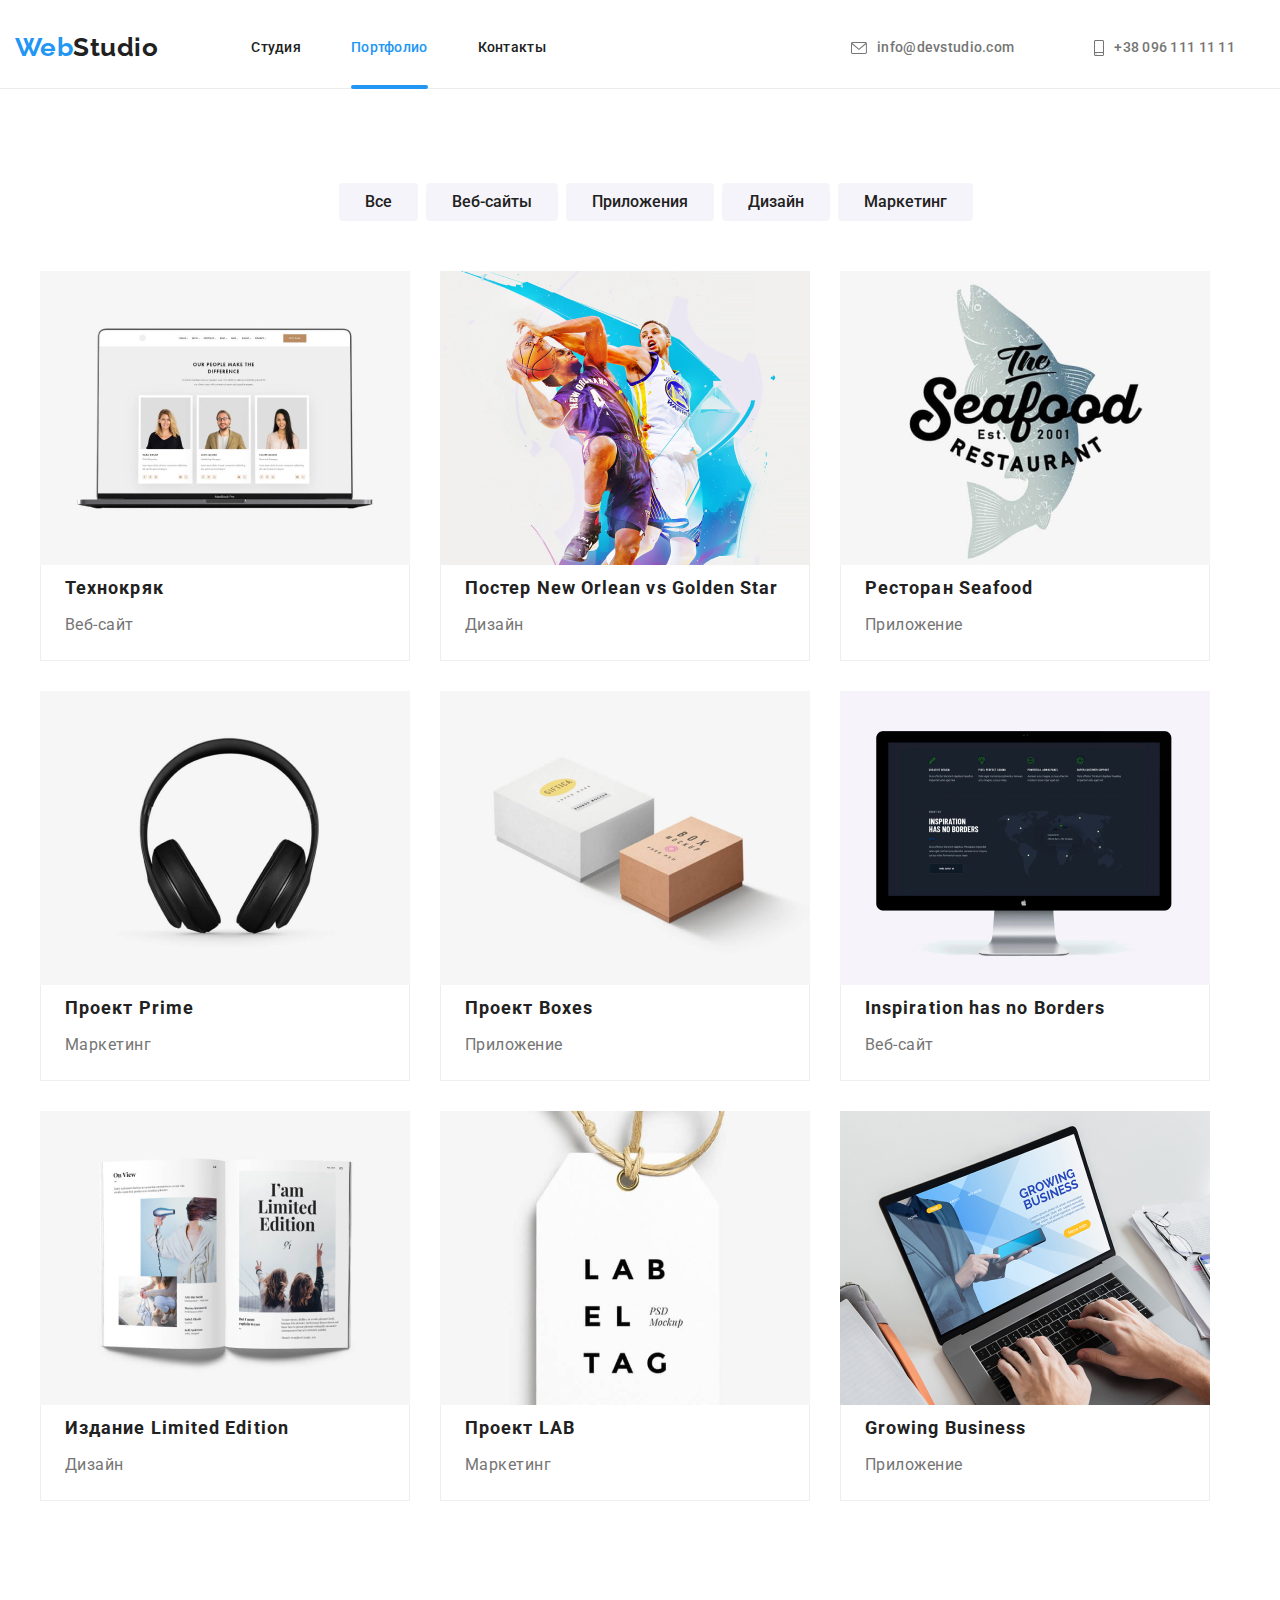
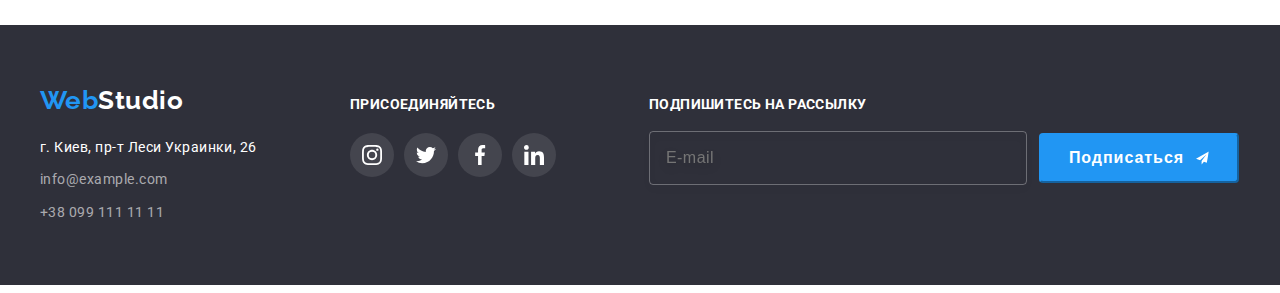
==== commit af34171b: "add img" ====
--- a/portfolio.html
+++ b/portfolio.html
@@ -47,7 +47,8 @@
             <use href="./img/sprite.svg#mobile-menu"></use>
         </svg>
     </button> 
-    </div> 
+   
+
     <div class="mobile-menu " data-menu>
         <div class="container mobile-menu-container">
           <button type="button" class="mobile-menu__close-btn" data-menu-close>
@@ -96,7 +97,7 @@
             </li>
           </ul>
         </div>
-      
+    </div> 
         </div>
     </div> 
     </header>
@@ -128,19 +129,19 @@
                         <div class="projects__div-text-wrapper">
                             <picture>
                                 <source
-                                srcset=".img/portfolio/portfolio1.jpg 1x, .img/portfolio/portfolio1@2x.jpg 2x"
-                                media="(min-width: 1200px)"
-                                />
-                                <source
-                                srcset=".img/portfolio/tabportfolio1.jpg 1x, .img/portfolio/tabportfolio1@2x.jpg 2x"
-                                media="(min-width: 768px)"
-                                />
-                                <source
-                                srcset=".img/portfolio/mobportfolio1.jpg 1x, .img/portfolio/mobportfolio1@2x.jpg 2x"
-                                media="(max-width: 767px)"
-                                />
-                                <img class="projects__img"
-                                src="img/portfolio/portfolio1.jpg" 
+                                srcset="./img/portfolio/portfolio1.jpg 1x, ./img/portfolio/portfolio1@2x.jpg 2x"
+                                media="(min-width: 1200px)"
+                                />
+                                <source
+                                srcset="./img/portfolio/tabportfolio1.jpg 1x, ./img/portfolio/tabportfolio1@2x.jpg 2x"
+                                media="(min-width: 768px)"
+                                />
+                                <source
+                                srcset="./img/portfolio/mobportfolio1.jpg 1x, ./img/portfolio/mobportfolio1@2x.jpg 2x"
+                                media="(max-width: 767px)"
+                                />
+                                <img class="projects__img"
+                                src="./img/portfolio/portfolio1.jpg" 
                                 alt="сайт на ноутбуке"
                                 />  
                             </picture>                       
@@ -158,19 +159,19 @@
                         <div class="projects__div-text-wrapper">
                             <picture>
                                 <source
-                                srcset=".img/portfolio/portfolio2.jpg 1x, .img/portfolio/portfolio2@2x.jpg 2x"
-                                media="(min-width: 1200px)"
-                                />
-                                <source
-                                srcset=".img/portfolio/tabportfolio2.jpg 1x, .img/portfolio/tabportfolio2@2x.jpg 2x"
-                                media="(min-width: 768px)"
-                                />
-                                <source
-                                srcset=".img/portfolio/mobportfolio2.jpg 1x, .img/portfolio/mobportfolio2@2x.jpg 2x"
-                                media="(max-width: 767px)"
-                                />
-                                <img class="projects__img"
-                                src="img/portfolio/portfolio2.jpg" 
+                                srcset="./img/portfolio/portfolio2.jpg 1x, ./img/portfolio/portfolio2@2x.jpg 2x"
+                                media="(min-width: 1200px)"
+                                />
+                                <source
+                                srcset="./img/portfolio/tabportfolio2.jpg 1x, ./img/portfolio/tabportfolio2@2x.jpg 2x"
+                                media="(min-width: 768px)"
+                                />
+                                <source
+                                srcset="./img/portfolio/mobportfolio2.jpg 1x, ./img/portfolio/mobportfolio2@2x.jpg 2x"
+                                media="(max-width: 767px)"
+                                />
+                                <img class="projects__img"
+                                src="./img/portfolio/portfolio2.jpg" 
                                 alt="два баскетболиста играют в баскетбол"
                                 
                                 />
@@ -189,19 +190,19 @@
                         <div class="projects__div-text-wrapper">
                             <picture>
                                 <source
-                                srcset=".img/portfolio/portfolio3.jpg 1x, .img/portfolio/portfolio3@2x.jpg 2x"
-                                media="(min-width: 1200px)"
-                                />
-                                <source
-                                srcset=".img/portfolio/tabportfolio3.jpg 1x, .img/portfolio/tabportfolio3@2x.jpg 2x"
-                                media="(min-width: 768px)"
-                                />
-                                <source
-                                srcset=".img/portfolio/mobportfolio3.jpg 1x, .img/portfolio/mobportfolio3@2x.jpg 2x"
-                                media="(max-width: 767px)"
-                                />
-                                <img class="projects__img"
-                                src="img/portfolio/portfolio3.jpg" 
+                                srcset="./img/portfolio/portfolio3.jpg 1x, ./img/portfolio/portfolio3@2x.jpg 2x"
+                                media="(min-width: 1200px)"
+                                />
+                                <source
+                                srcset="./img/portfolio/tabportfolio3.jpg 1x, ./img/portfolio/tabportfolio3@2x.jpg 2x"
+                                media="(min-width: 768px)"
+                                />
+                                <source
+                                srcset="./img/portfolio/mobportfolio3.jpg 1x, ./img/portfolio/mobportfolio3@2x.jpg 2x"
+                                media="(max-width: 767px)"
+                                />
+                                <img class="projects__img"
+                                src="./img/portfolio/portfolio3.jpg" 
                                 alt="логотип ресторана в виде рыбы с надписью"
                               
                                 /> 
@@ -220,19 +221,19 @@
                         <div class="projects__div-text-wrapper">
                             <picture>
                                 <source
-                                srcset=".img/portfolio/portfolio4.jpg 1x, .img/portfolio/portfolio4@2x.jpg 2x"
-                                media="(min-width: 1200px)"
-                                />
-                                <source
-                                srcset=".img/portfolio/tabportfolio4.jpg 1x, .img/portfolio/tabportfolio4@2x.jpg 2x"
-                                media="(min-width: 768px)"
-                                />
-                                <source
-                                srcset=".img/portfolio/mobportfolio4.jpg 1x, .img/portfolio/mobportfolio4@2x.jpg 2x"
-                                media="(max-width: 767px)"
-                                />
-                                <img class="projects__img"
-                                src="img/portfolio/portfolio4.jpg" 
+                                srcset="./img/portfolio/portfolio4.jpg 1x, ./img/portfolio/portfolio4@2x.jpg 2x"
+                                media="(min-width: 1200px)"
+                                />
+                                <source
+                                srcset="./img/portfolio/tabportfolio4.jpg 1x, ./img/portfolio/tabportfolio4@2x.jpg 2x"
+                                media="(min-width: 768px)"
+                                />
+                                <source
+                                srcset="./img/portfolio/mobportfolio4.jpg 1x, ./img/portfolio/mobportfolio4@2x.jpg 2x"
+                                media="(max-width: 767px)"
+                                />
+                                <img class="projects__img"
+                                src="./img/portfolio/portfolio4.jpg" 
                                 alt="Черные наушники"
                               
                                 />  
@@ -251,19 +252,19 @@
                         <div class="projects__div-text-wrapper">
                             <picture>
                                 <source
-                                srcset=".img/portfolio/portfolio5.jpg 1x, .img/portfolio/portfolio5@2x.jpg 2x"
-                                media="(min-width: 1200px)"
-                                />
-                                <source
-                                srcset=".img/portfolio/tabportfolio5.jpg 1x, .img/portfolio/tabportfolio5@2x.jpg 2x"
-                                media="(min-width: 768px)"
-                                />
-                                <source
-                                srcset=".img/portfolio/mobportfolio5.jpg 1x, .img/portfolio/mobportfolio5@2x.jpg 2x"
-                                media="(max-width: 767px)"
-                                />
-                                <img class="projects__img"
-                                src="img/portfolio/portfolio5.jpg" 
+                                srcset="./img/portfolio/portfolio5.jpg 1x, ./img/portfolio/portfolio5@2x.jpg 2x"
+                                media="(min-width: 1200px)"
+                                />
+                                <source
+                                srcset="./img/portfolio/tabportfolio5.jpg 1x, ./img/portfolio/tabportfolio5@2x.jpg 2x"
+                                media="(min-width: 768px)"
+                                />
+                                <source
+                                srcset="./img/portfolio/mobportfolio5.jpg 1x, ./img/portfolio/mobportfolio5@2x.jpg 2x"
+                                media="(max-width: 767px)"
+                                />
+                                <img class="projects__img"
+                                src="./img/portfolio/portfolio5.jpg" 
                                 alt="Две коробки. Одна коробка белая и вторая коробка бежевая"
                                
                                 /> 
@@ -282,19 +283,19 @@
                         <div class="projects__div-text-wrapper">
                             <picture>
                                 <source
-                                srcset=".img/portfolio/portfolio6.jpg 1x, .img/portfolio/portfolio6@2x.jpg 2x"
-                                media="(min-width: 1200px)"
-                                />
-                                <source
-                                srcset=".img/portfolio/tabportfolio6.jpg 1x, .img/portfolio/tabportfolio6@2x.jpg 2x"
-                                media="(min-width: 768px)"
-                                />
-                                <source
-                                srcset=".img/portfolio/mobportfolio6.jpg 1x, .img/portfolio/mobportfolio6@2x.jpg 2x"
-                                media="(max-width: 767px)"
-                                />
-                                <img class="projects__img"
-                                src="img/portfolio/portfolio6.jpg" 
+                                srcset="./img/portfolio/portfolio6.jpg 1x, ./img/portfolio/portfolio6@2x.jpg 2x"
+                                media="(min-width: 1200px)"
+                                />
+                                <source
+                                srcset="./img/portfolio/tabportfolio6.jpg 1x, ./img/portfolio/tabportfolio6@2x.jpg 2x"
+                                media="(min-width: 768px)"
+                                />
+                                <source
+                                srcset="./img/portfolio/mobportfolio6.jpg 1x, ./img/portfolio/mobportfolio6@2x.jpg 2x"
+                                media="(max-width: 767px)"
+                                />
+                                <img class="projects__img"
+                                src="./img/portfolio/portfolio6.jpg" 
                                 alt="Монитор с темным экраном"
                               
                                 />
@@ -313,19 +314,19 @@
                         <div class="projects__div-text-wrapper">
                             <picture>
                                 <source
-                                srcset=".img/portfolio/portfolio7.jpg 1x, .img/portfolio/portfolio7@2x.jpg 2x"
-                                media="(min-width: 1200px)"
-                                />
-                                <source
-                                srcset=".img/portfolio/tabportfolio7.jpg 1x, .img/portfolio/tabportfolio7@2x.jpg 2x"
-                                media="(min-width: 768px)"
-                                />
-                                <source
-                                srcset=".img/portfolio/mobportfolio7.jpg 1x, .img/portfolio/mobportfolio7@2x.jpg 2x"
-                                media="(max-width: 767px)"
-                                />
-                                <img class="projects__img"
-                                src="img/portfolio/portfolio7.jpg" 
+                                srcset="./img/portfolio/portfolio7.jpg 1x, ./img/portfolio/portfolio7@2x.jpg 2x"
+                                media="(min-width: 1200px)"
+                                />
+                                <source
+                                srcset="./img/portfolio/tabportfolio7.jpg 1x, ./img/portfolio/tabportfolio7@2x.jpg 2x"
+                                media="(min-width: 768px)"
+                                />
+                                <source
+                                srcset="./img/portfolio/mobportfolio7.jpg 1x, ./img/portfolio/mobportfolio7@2x.jpg 2x"
+                                media="(max-width: 767px)"
+                                />
+                                <img class="projects__img"
+                                src="./img/portfolio/portfolio7.jpg" 
                                 alt="разворот глянцевого журнала"
                               
                                 />     
@@ -344,22 +345,21 @@
                         <div class="projects__div-text-wrapper">
                             <picture>
                                 <source
-                                srcset=".img/portfolio/portfolio8.jpg 1x, .img/portfolio/portfolio8@2x.jpg 2x"
-                                media="(min-width: 1200px)"
-                                />
-                                <source
-                                srcset=".img/portfolio/tabportfolio8.jpg 1x, .img/portfolio/tabportfolio8@2x.jpg 2x"
-                                media="(min-width: 768px)"
-                                />
-                                <source
-                                srcset=".img/portfolio/mobportfolio8.jpg 1x, .img/portfolio/mobportfolio8@2x.jpg 2x"
-                                media="(max-width: 767px)"
-                                />
-                                <img class="projects__img"
-                                src="img/portfolio/portfolio8.jpg" 
+                                srcset="./img/portfolio/portfolio8.jpg 1x, ./img/portfolio/portfolio8@2x.jpg 2x"
+                                media="(min-width: 1200px)"
+                                />
+                                <source
+                                srcset="./img/portfolio/tabportfolio8.jpg 1x, ./img/portfolio/tabportfolio8@2x.jpg 2x"
+                                media="(min-width: 768px)"
+                                />
+                                <source
+                                srcset="./img/portfolio/mobportfolio8.jpg 1x, ./img/portfolio/mobportfolio8@2x.jpg 2x"
+                                media="(max-width: 767px)"
+                                />
+                                <img class="projects__img"
+                                src="./img/portfolio/portfolio8.jpg" 
                                 alt="этикетка проекта LAB"
-                                
-                                />    
+                               />    
                             </picture>
                                            
                     <p class="profects__overlay">Ресурс предлагает комплексные предложения с разным уровнем функционала и сервисов. Все это позволит посетителю получить исчерпывающие сведения о компании или частном лице.</p>                      
@@ -375,19 +375,19 @@
                         <div class="projects__div-text-wrapper">
                             <picture>
                                 <source
-                                srcset=".img/portfolio/portfolio9.jpg 1x, .img/portfolio/portfolio9@2x.jpg 2x"
-                                media="(min-width: 1200px)"
-                                />
-                                <source
-                                srcset=".img/portfolio/tabportfolio9.jpg 1x, .img/portfolio/tabportfolio9@2x.jpg 2x"
-                                media="(min-width: 768px)"
-                                />
-                                <source
-                                srcset=".img/portfolio/mobportfolio9.jpg 1x, .img/portfolio/mobportfolio9@2x.jpg 2x"
-                                media="(max-width: 767px)"
-                                />
-                                <img class="projects__img"
-                                src="img/portfolio/portfolio9.jpg" 
+                                srcset="./img/portfolio/portfolio9.jpg 1x, ./img/portfolio/portfolio9@2x.jpg 2x"
+                                media="(min-width: 1200px)"
+                                />
+                                <source
+                                srcset="./img/portfolio/tabportfolio9.jpg 1x, ./img/portfolio/tabportfolio9@2x.jpg 2x"
+                                media="(min-width: 768px)"
+                                />
+                                <source
+                                srcset="./img/portfolio/mobportfolio9.jpg 1x, ./img/portfolio/mobportfolio9@2x.jpg 2x"
+                                media="(max-width: 767px)"
+                                />
+                                <img class="projects__img"
+                                src="./img/portfolio/portfolio9.jpg" 
                                 alt="руки печатают на клавиатуре ноутбука"
                               
                                 />     
@@ -486,6 +486,6 @@
         </div>
         
     </footer>
-
+    <script src="./js/menu.js"></script>
 </body>
 </html>--- a/css/main.min.css
+++ b/css/main.min.css
@@ -1,2 +1,2 @@
-:root{--title-color: #212121;--special-title-color:#FFFFFF;--primary-text-color: #757575;--accent-color: #2196F3;--primary-bgc: #FFFFFF;--secondary-bgc: #F5F4FA;--hero-bgc: #2F303A}body{color:#2a2a2a;background-color:#fff;font-family:Roboto;letter-spacing:0.03em;margin-right:auto;margin-left:auto;overflow-x:hidden}body.modal-open{overflow:hidden}.container{padding-left:15px;padding-right:15px;margin-left:auto;margin-right:auto}@media screen and (max-width: 767px){.container{width:480px}}@media screen and (min-width: 768px){.container{width:768px}}@media screen and (min-width: 1200px){.container{width:1200px}}.ul,.ol,.h1,.h2,.h3,.h4{margin-top:0px;margin-bottom:0px;padding-left:0px}.about__list,.portfolio__list,.footer__footer-social-list,.clients__list,.social-list,.team__list,.footer,.footer-social,.footer__list,.header__site-nav-list,.header__auth-nav-list,.projects__menu-list,.projects__list,.mobile-menu__list,.mobile-menu__contact-list,.mobile-menu__social-list{list-style:none}.header{position:relative;border-bottom-width:1px;border-bottom-style:solid;border-bottom-color:#ececec}.header__container-header{display:-webkit-box;display:-ms-flexbox;display:flex;-webkit-box-pack:justify;-ms-flex-pack:justify;justify-content:space-between;-webkit-box-align:center;-ms-flex-align:center;align-items:center}@media screen and (min-width: 768px) and (max-width: 1199px){.header__logo{text-decoration:none;padding-top:24px;padding-bottom:25px;margin-right:93px}.header__logo-header{color:var(--accent-color);font-family:Raleway;font-style:normal;font-weight:bold;font-size:26px;line-height:1.19;text-decoration:none}.header__second-logo-header{font-family:Raleway;font-style:normal;font-weight:bold;font-size:26px;line-height:1.19;text-decoration:none;color:var(--title-color)}.header__mobile-menu-btn,.mobile-menu{display:none}.header__site-nav-list{display:-webkit-box;display:-ms-flexbox;display:flex;padding-left:0px}.header__site-nav-list li{margin-right:50px}.header__site-link{color:#212121;font-weight:500;font-size:14px;line-height:1.14;letter-spacing:0.02em;text-decoration:none;display:block;-webkit-transition:color 250ms cubic-bezier(0.4, 0, 0.2, 1);transition:color 250ms cubic-bezier(0.4, 0, 0.2, 1)}.header__site-link:hover,.header__site-link:focus{color:var(--accent-color);text-decoration:none}.header__site-nav-item-acent{position:relative}.header__site-nav-item-acent::after{content:"";display:block;width:100%;height:4px;border-radius:2px;background-color:var(--accent-color);position:absolute;top:45px}.header__site-link-acent{color:var(--accent-color);text-decoration:none;font-weight:500;font-size:14px;line-height:1.14;letter-spacing:0.02em;text-decoration:none;display:block}.header__contacts-header{color:#757575;font-weight:500;font-size:14px;line-height:1.14;letter-spacing:0.02em;margin:0;text-decoration:none;display:-webkit-box;display:-ms-flexbox;display:flex;-webkit-box-orient:horizontal;-webkit-box-direction:reverse;-ms-flex-direction:row-reverse;flex-direction:row-reverse;-webkit-box-pack:center;-ms-flex-pack:center;justify-content:center;-webkit-box-align:center;-ms-flex-align:center;align-items:center;-webkit-transition:color 250ms cubic-bezier(0.4, 0, 0.2, 1);transition:color 250ms cubic-bezier(0.4, 0, 0.2, 1)}.header__contacts-header:hover,.header__contacts-header:focus{color:#2196F3}.header__contacts-header:hover .header__phone,.header__contacts-header:focus .header__phone{fill:#2196F3}.header__contacts-header:hover .header__mail,.header__contacts-header:focus .header__mail{fill:#2196F3}.header__auth-nav-item{margin-bottom:10px}.header__auth-nav-item:last-child{margin-bottom:0px}.header__auth-nav-list{display:-webkit-box;display:-ms-flexbox;display:flex;-ms-flex-wrap:wrap;flex-wrap:wrap}.header__mail,.header__phone{margin-right:10px;fill:#757575}}@media screen and (max-width: 767px){.header{border-bottom:1px solid #ECECEC}.header__container-header{display:-webkit-box;display:-ms-flexbox;display:flex;-webkit-box-align:center;-ms-flex-align:center;align-items:center;text-decoration:none;margin-top:0px;margin-bottom:0px;margin-right:auto;margin-left:auto;padding-left:15px;padding-right:15px;min-width:480px}.header__logo{text-decoration:none;padding-top:24px;padding-bottom:25px;margin-right:93px}.header__logo-header{color:var(--accent-color);font-family:Raleway;font-style:normal;font-weight:bold;font-size:26px;line-height:1.19;text-decoration:none}.header__second-logo-header{font-family:Raleway;font-style:normal;font-weight:bold;font-size:26px;line-height:1.19;text-decoration:none;color:var(--title-color)}.header__site-nav-list{display:none}.header__auth-nav-list{display:none}.header__mobile-menu-btn{background-color:transparent;border:none;padding:0;line-height:0;cursor:pointer}.header__mobile-menu-btn:hover .header__mobile-menu-icon,.header__mobile-menu-btn:focus .header__mobile-menu-icon{fill:#2196F3}.mobile-menu{position:absolute;top:0;left:0;width:100%;height:100vh;overflow:auto;opacity:0;visibility:hidden;pointer-events:none;background-color:#fff;z-index:100}.mobile-menu.is-open{opacity:1;visibility:visible;pointer-events:auto}.mobile-menu__close-btn{position:absolute;background-color:transparent;top:15px;right:25px;z-index:200;border:none;padding:0;line-height:0}.mobile-menu__close-icon:focus,.mobile-menu__close-icon:hover{fill:#2196f3}.mobile-menu-container{position:relative;z-index:100}.mobile-menu__div{position:fixed;top:0;left:0;width:100%;height:100%;background-color:#fff;padding:48px 83px 48px 40px}.mobile-menu__contact-list{margin-top:auto;padding-left:0}.mobile-menu__item{margin-bottom:32px}.mobile-menu__link{font-weight:500;font-size:40px;line-height:1.18;text-align:center;letter-spacing:0.02em;color:#212121;text-decoration:none}.mobile-menu__link:hover,.mobile-menu__link:focus{color:#2196f3}.mobile-menu__contact-item{margin-bottom:32px}.mobile-menu__contact-item:last-child{margin-bottom:64px}.mobile-menu__tel-link{font-weight:500;font-size:34px;line-height:1.18;letter-spacing:0.02em;color:#2196f3;text-decoration:none}.mobile-menu__mail-link{font-weight:500;font-size:24px;line-height:1.17;letter-spacing:0.02em;color:#757575;text-decoration:none}.mobile-menu__social-list{display:-webkit-box;display:-ms-flexbox;display:flex;-webkit-box-orient:horizontal;-webkit-box-direction:normal;-ms-flex-direction:row;flex-direction:row;-webkit-box-pack:justify;-ms-flex-pack:justify;justify-content:space-between;padding-left:0;margin-top:0}.mobile-menu__social-link{font-weight:500;font-size:18px;line-height:1.22;letter-spacing:0.02em;color:#2196f3;text-decoration:none}.mobile-menu__social-item{padding-right:10px;margin-bottom:10px}.mobile-menu__social-item:last-child{margin-right:0px}.mobile-menu__list{padding-left:0px;margin-bottom:306px}}@media screen and (min-width: 1200px){.header__mobile-menu-btn,.mobile-menu{display:none}.header{border-bottom:1px solid #ECECEC}.header__container-header{display:-webkit-box;display:-ms-flexbox;display:flex;-webkit-box-align:center;-ms-flex-align:center;align-items:center;text-decoration:none;margin-top:0px;margin-bottom:0px;margin-right:auto;margin-left:auto;padding-left:15px;padding-right:15px;min-width:480px}.header__logo{text-decoration:none;padding-top:24px;padding-bottom:25px;margin-right:93px}.header__logo-header{color:var(--accent-color);font-family:Raleway;font-style:normal;font-weight:bold;font-size:26px;line-height:1.19;text-decoration:none}.header__second-logo-header{font-family:Raleway;font-style:normal;font-weight:bold;font-size:26px;line-height:1.19;text-decoration:none;color:var(--title-color)}.header__site-nav-list{display:-webkit-box;display:-ms-flexbox;display:flex;padding-left:0px}.header__site-nav-list li{margin-right:50px}.header__site-link{color:#212121;font-weight:500;font-size:14px;line-height:1.14;letter-spacing:0.02em;text-decoration:none;display:block;-webkit-transition:color 250ms cubic-bezier(0.4, 0, 0.2, 1);transition:color 250ms cubic-bezier(0.4, 0, 0.2, 1)}.header__site-link:hover,.header__site-link:focus{color:var(--accent-color);text-decoration:none}.header__site-nav-item-acent{position:relative}.header__site-nav-item-acent::after{content:"";display:block;width:100%;height:4px;border-radius:2px;background-color:var(--accent-color);position:absolute;top:45px}.header__site-link-acent{color:var(--accent-color);text-decoration:none;font-weight:500;font-size:14px;line-height:1.14;letter-spacing:0.02em;text-decoration:none;display:block}.header__contacts-header{color:#757575;font-weight:500;font-size:14px;line-height:1.14;letter-spacing:0.02em;margin:0;text-decoration:none;display:-webkit-box;display:-ms-flexbox;display:flex;-webkit-box-orient:horizontal;-webkit-box-direction:reverse;-ms-flex-direction:row-reverse;flex-direction:row-reverse;-webkit-box-pack:center;-ms-flex-pack:center;justify-content:center;-webkit-box-align:center;-ms-flex-align:center;align-items:center;-webkit-transition:color 250ms cubic-bezier(0.4, 0, 0.2, 1);transition:color 250ms cubic-bezier(0.4, 0, 0.2, 1)}.header__contacts-header:hover,.header__contacts-header:focus{color:#2196F3}.header__contacts-header:hover .header__phone,.header__contacts-header:focus .header__phone{fill:#2196F3}.header__contacts-header:hover .header__mail,.header__contacts-header:focus .header__mail{fill:#2196F3}.header__contacts-header{margin:0;text-decoration:none;display:-webkit-box;display:-ms-flexbox;display:flex;-webkit-box-orient:horizontal;-webkit-box-direction:reverse;-ms-flex-direction:row-reverse;flex-direction:row-reverse;-webkit-box-pack:center;-ms-flex-pack:center;justify-content:center;-webkit-box-align:center;-ms-flex-align:center;align-items:center;-webkit-transition:color 250ms cubic-bezier(0.4, 0, 0.2, 1);transition:color 250ms cubic-bezier(0.4, 0, 0.2, 1)}.header__contacts-header:hover,.header__contacts-header:focus{color:#2196F3}.header__contacts-header:hover .header__phone,.header__contacts-header:focus .header__phone{fill:#2196F3}.header__contacts-header:hover .header__mail,.header__contacts-header:focus .header__mail{fill:#2196F3}.header__auth-nav-list{display:-webkit-box;display:-ms-flexbox;display:flex;margin-left:auto}.header__auth-nav-list .header__auth-nav-item+.header__auth-nav-item{margin-left:50px}.header__mail,.header__phone{margin-right:10px;fill:#757575}.header__auth-nav-item{margin-right:30px}}@media screen and (max-width: 767px){.hero{background-color:#C4C4C4;padding-top:118px;padding-bottom:118px;background-image:-webkit-gradient(linear, left top, left bottom, from(rgba(47,48,58,0.4)), to(rgba(47,48,58,0.4))),url(../img/mobhero.jpg);background-image:linear-gradient(rgba(47,48,58,0.4), rgba(47,48,58,0.4)),url(../img/mobhero.jpg);background-size:cover;background-position:center;margin-left:auto;margin-right:auto;width:480px;background-repeat:no-repeat}}@media (min-device-pixel-ratio: 2), (-webkit-min-device-pixel-ratio: 2), (min-resolution: 192dpi), (min-resolution: 2dppx){.hero{background-image:url(../img/mobhero.jpg)}.hero__title{color:var(--special-title-color);font-style:normal;font-weight:900;font-size:44px;line-height:1.36;letter-spacing:0.06em;text-transform:uppercase;text-align:center;margin-top:0px;margin-bottom:30px}.hero__button{color:var(--special-title-color);background-color:var(--accent-color);font-family:Roboto;font-style:normal;font-weight:bold;font-size:16px;line-height:1.87;letter-spacing:0.06em;background:#2196F3;margin:auto;height:50px;padding:10px 32px 10px 32px;display:block;margin:auto;-webkit-box-shadow:0px 4px 4px rgba(0,0,0,0.15);box-shadow:0px 4px 4px rgba(0,0,0,0.15);border:#2196F3;border-radius:4px}}@media screen and (min-width: 768px){.hero{background-color:#C4C4C4;padding-top:118px;padding-bottom:118px;background-image:-webkit-gradient(linear, left top, left bottom, from(rgba(47,48,58,0.4)), to(rgba(47,48,58,0.4))),url(../img/tabhero.jpg);background-image:linear-gradient(rgba(47,48,58,0.4), rgba(47,48,58,0.4)),url(../img/tabhero.jpg);background-size:cover;margin-left:auto;margin-right:auto;max-width:1600px;background-repeat:no-repeat;background-position:center}}@media screen and (min-width: 768px) and (min-device-pixel-ratio: 2), screen and (min-width: 768px) and (-webkit-min-device-pixel-ratio: 2), screen and (min-width: 768px) and (min-resolution: 192dpi), screen and (min-width: 768px) and (min-resolution: 2dppx){.hero{background-image:url(../img/tabhero.jpg)}}@media screen and (min-width: 768px){.hero__title{color:var(--special-title-color);font-style:normal;font-weight:900;font-size:44px;line-height:1.36;letter-spacing:0.06em;text-transform:uppercase;text-align:center;margin-top:0px;margin-bottom:30px}.hero__button{color:var(--special-title-color);background-color:var(--accent-color);font-family:Roboto;font-style:normal;font-weight:bold;font-size:16px;line-height:1.87;letter-spacing:0.06em;background:#2196F3;margin:auto;height:50px;padding:10px 32px 10px 32px;display:block;margin:auto;-webkit-box-shadow:0px 4px 4px rgba(0,0,0,0.15);box-shadow:0px 4px 4px rgba(0,0,0,0.15);border:#2196F3;border-radius:4px}}@media screen and (min-width: 1200){.hero{background-color:#C4C4C4;padding-top:200px;padding-bottom:200px;background-image:-webkit-gradient(linear, left top, left bottom, from(rgba(47,48,58,0.4)), to(rgba(47,48,58,0.4))),url(../img/hero.jpg);background-image:linear-gradient(rgba(47,48,58,0.4), rgba(47,48,58,0.4)),url(../img/hero.jpg);margin-left:auto;margin-right:auto;max-width:1600px;background-repeat:no-repeat}}@media screen and (min-width: 1200) and (min-device-pixel-ratio: 2), screen and (min-width: 1200) and (-webkit-min-device-pixel-ratio: 2), screen and (min-width: 1200) and (min-resolution: 192dpi), screen and (min-width: 1200) and (min-resolution: 2dppx){.hero{background-image:url(../img/hero.jpg)}}@media screen and (min-width: 1200){.hero__title{color:var(--special-title-color);font-style:normal;font-weight:900;font-size:44px;line-height:1.36;letter-spacing:0.06em;text-transform:uppercase;text-align:center;margin-top:0px;margin-bottom:30px}.hero__button{color:var(--special-title-color);background-color:var(--accent-color);font-family:Roboto;font-style:normal;font-weight:bold;font-size:16px;line-height:1.87;letter-spacing:0.06em;background:#2196F3;margin:auto;height:50px;padding:10px 32px 10px 32px;display:block;margin:auto;-webkit-box-shadow:0px 4px 4px rgba(0,0,0,0.15);box-shadow:0px 4px 4px rgba(0,0,0,0.15);border:#2196F3;border-radius:4px}}.about__list,.portfolio,.header{background-color:var(--primary-bgc);margin:0;padding-left:0px}.about__image{background:#F5F4FA;border-radius:4px;display:-webkit-box;display:-ms-flexbox;display:flex;-webkit-box-align:center;-ms-flex-align:center;align-items:center;-webkit-box-pack:center;-ms-flex-pack:center;justify-content:center;height:120px}.about__icon{background:#F5F4FA;border-radius:4px}.about__title{color:var(--title-color);font-weight:bold;font-size:14px;line-height:1.14;text-transform:uppercase;margin-bottom:0px}.about__text{color:var(--primary-text-color);font-weight:normal;font-size:14px;line-height:1.7;margin-top:10px;margin-bottom:0px}@media screen and (max-width: 767px){.section-about{padding-top:60px;padding-bottom:60px;max-width:480px}.about__list{display:block}.about__title{text-align:center;margin-top:30px}.about__item{max-width:450px}.about__text{margin-top:10px}}@media screen and (min-width: 768px){.section-about{padding-top:60px;padding-bottom:60px}.about__list{display:-webkit-box;display:-ms-flexbox;display:flex;-ms-flex-wrap:wrap;flex-wrap:wrap}.about__item{width:354px;margin-right:30px}.about__item:nth-child(2n){margin-right:0px}}@media screen and (min-width: 1200px){.section-about{padding-top:94px;padding-bottom:94px}.about__list{display:-webkit-box;display:-ms-flexbox;display:flex;-webkit-box-align:center;-ms-flex-align:center;align-items:center;-webkit-box-pack:justify;-ms-flex-pack:justify;justify-content:space-between;margin:0}.about__item{width:270px;margin:0px}}.portfolio{padding-bottom:94px}.portfolio__title{color:var(--title-color);font-weight:bold;font-size:36px;line-height:1.16;text-align:center;margin-top:0px;margin-bottom:0px}.portfolio__list{padding-left:0px;margin-top:50px;margin-bottom:0px;display:-webkit-box;display:-ms-flexbox;display:flex}.portfolio__image{margin-right:30px;position:relative}.portfolio__over-thumb{position:absolute;width:370px;height:70px;background-color:rgba(47,48,58,0.8);display:-webkit-box;display:-ms-flexbox;display:flex;-webkit-box-align:center;-ms-flex-align:center;align-items:center;-webkit-box-pack:center;-ms-flex-pack:center;justify-content:center;left:0;top:224px}.portfolio__text{font-family:'Roboto';font-style:normal;font-weight:700;font-size:14px;line-height:1.14;text-align:center;letter-spacing:0.03em;text-transform:uppercase;margin:0;color:var(--special-title-color)}@media screen and (max-width: 1199px){.portfolio{display:none}}.team{background-color:var(--secondary-bgc)}.team__list{padding-left:0px;margin-bottom:0px}.team__foto{-webkit-box-shadow:0px 1px 3px rgba(0,0,0,0.12),0px 1px 1px rgba(0,0,0,0.14),0px 2px 1px rgba(0,0,0,0.2);box-shadow:0px 1px 3px rgba(0,0,0,0.12),0px 1px 1px rgba(0,0,0,0.14),0px 2px 1px rgba(0,0,0,0.2);border-radius:0px 0px 4px 4px;margin-bottom:0px}.team__title{color:var(--title-color);font-weight:700px;line-height:1.16;text-align:center;margin-top:0px;margin-bottom:0px}.team__div{padding-top:30px;background-color:var(--primary-bgc);margin-top:-5px}.team__name{color:var(--title-color);font-weight:500;font-size:16px;line-height:1.18;text-align:center;margin-top:0px;margin-bottom:0px;background-color:var(--primary-bgc)}.team__profession{color:var(--primary-text-color);font-weight:normal;font-size:16px;line-height:1.18;text-align:center;background-color:var(--primary-bgc);margin-top:10px;margin-bottom:0px}@media screen and (max-width: 767px){.team{padding-bottom:60px;padding-top:60px}.team__list{padding-left:0px;margin:30px 15px 0px 15px;display:block}.team__foto{max-width:450px;margin-top:30px}.team__img{width:100%;height:100%}.team__title{font-size:28px}.team__div{padding-bottom:24px}}@media screen and (min-width: 1200px){.team{padding-bottom:94px;padding-top:94px}.team__list{padding-left:0px;margin-bottom:0px;margin-top:50px;display:-webkit-box;display:-ms-flexbox;display:flex;-webkit-box-align:center;-ms-flex-align:center;align-items:center;-webkit-box-pack:center;-ms-flex-pack:center;justify-content:center}.team__foto{margin-right:30px}.team__foto:last-child{margin-right:0px}.team__title{font-size:36px}.team__div{padding-bottom:30px}.team__img{width:270px;height:260px}}@media screen and (min-width: 768px) and (max-width: 1199px){.team{padding-bottom:60px;padding-top:60px}.team__list{padding-left:0px;margin-bottom:0px;margin-top:0px;display:-webkit-box;display:-ms-flexbox;display:flex;-ms-flex-wrap:wrap;flex-wrap:wrap;-webkit-box-pack:center;-ms-flex-pack:center;justify-content:center;gap:30px}.team__img{width:354px}.team__title{font-size:28px;margin-bottom:30px}.team__div{padding-bottom:24px}}.social-list{display:-webkit-box;display:-ms-flexbox;display:flex;-webkit-box-pack:center;-ms-flex-pack:center;justify-content:center;margin-top:16px;padding-left:0px}.social-list-item{margin-right:10px}.social-list-item:nth-child(4n){margin-right:0px}.social-list-link{display:-webkit-box;display:-ms-flexbox;display:flex;-webkit-box-pack:center;-ms-flex-pack:center;justify-content:center;-webkit-box-align:center;-ms-flex-align:center;align-items:center;width:44px;height:44px;border-radius:50%;-webkit-transition:background-color 250ms cubic-bezier(0.4, 0, 0.2, 1);transition:background-color 250ms cubic-bezier(0.4, 0, 0.2, 1)}.social-list-link:hover,.social-list-link:focus{background-color:var(--accent-color)}.social-list-link:hover .social-list-icon,.social-list-link:focus .social-list-icon{fill:var(--primary-bgc)}.social-list-icon{fill:#AFB1B8;-webkit-transition:fill 250ms cubic-bezier(0.4, 0, 0.2, 1);transition:fill 250ms cubic-bezier(0.4, 0, 0.2, 1)}.social-list-icon:hover,.social-list-icon:focus{fill:var(--primary-bgc)}.clients__title{color:var(--title-color);line-height:1.16;text-align:center;margin-top:0px;margin-bottom:0px}.clients__link{fill:#AFB1B8;display:-webkit-box;display:-ms-flexbox;display:flex;-webkit-box-align:center;-ms-flex-align:center;align-items:center;-webkit-box-pack:center;-ms-flex-pack:center;justify-content:center;width:100%;height:100%;border:1px solid #AFB1B8;border-radius:4px;-webkit-transition:fill 250ms cubic-bezier(0.4, 0, 0.2, 1),border 250ms cubic-bezier(0.4, 0, 0.2, 1);transition:fill 250ms cubic-bezier(0.4, 0, 0.2, 1),border 250ms cubic-bezier(0.4, 0, 0.2, 1)}.clients__link:hover,.clients__link:focus{fill:var(--accent-color);border:1px solid #2196F3;border-radius:4px;display:-webkit-box;display:-ms-flexbox;display:flex;-webkit-box-align:center;-ms-flex-align:center;align-items:center;-webkit-box-pack:center;-ms-flex-pack:center;justify-content:center}@media screen and (max-width: 767px){.clients{padding-top:60px;padding-bottom:60px}.clients__title{font-weight:700;font-size:28px}.clients__list{display:-webkit-box;display:-ms-flexbox;display:flex;-ms-flex-wrap:wrap;flex-wrap:wrap;padding:0px;gap:30px}.clients__item{width:210px;height:92px}.clients__link{width:100%;height:100%}}@media screen and (min-width: 768px){.clients{padding-top:60px;padding-bottom:60px}.clients__list{display:-webkit-box;display:-ms-flexbox;display:flex;-ms-flex-wrap:wrap;flex-wrap:wrap;padding:0px;gap:30px}.clients__item{width:226px;height:92px}.clients__link{width:100%;height:100%}}@media screen and (min-width: 1200px){.clients{padding-top:94px;padding-bottom:94px}.clients__list{display:-webkit-box;display:-ms-flexbox;display:flex;-webkit-box-pack:center;-ms-flex-pack:center;justify-content:center;padding-left:0px;margin:0px}.clients__title{font-weight:bold;font-size:36px;margin-bottom:50px}.clients__item{width:170px;height:90px}}@media screen and (max-width: 479.98px){.clients__list{display:-ms-grid;display:grid;-ms-grid-columns:1fr 1fr;grid-template-columns:1fr 1fr;grid-gap:30px;-webkit-box-pack:center;-ms-flex-pack:center;justify-content:center}.clients__item{width:100%}}.footer{background-color:var(--hero-bgc)}.footer-container{padding-top:60px;padding-bottom:60px}.footer__list{padding-left:0px;margin-bottom:0px}.footer__logo-footer{display:block;margin-bottom:20px;text-decoration:none}.footer__first-logo-footer{color:var(--accent-color);font-family:Raleway;font-style:normal;font-weight:bold;font-size:26px;line-height:1.19;text-decoration:none}.footer__second-logo-footer{color:#FFFFFF;font-family:Raleway;font-style:normal;font-weight:bold;font-size:26px;line-height:1.19;text-decoration:none}.footer__footer-adress_link{color:#FFFFFF;font-style:normal;font-weight:normal;font-size:14px;line-height:1.7;text-decoration:none}.footer__footer-contacts-link{color:rgba(255,255,255,0.6);font-style:normal;font-weight:normal;font-size:14px;line-height:1.7;text-decoration:none}.footer__title{font-style:normal;font-weight:700;font-size:14px;line-height:1.14;letter-spacing:0.03em;text-transform:uppercase;color:var(--special-title-color);margin-top:0px;margin-bottom:20px}.footer__footer-social-link{width:100%;height:100%;display:-webkit-box;display:-ms-flexbox;display:flex;-webkit-box-align:center;-ms-flex-align:center;align-items:center;-webkit-box-pack:center;-ms-flex-pack:center;justify-content:center;-webkit-transition:background-color 250ms cubic-bezier(0.4, 0, 0.2, 1);transition:background-color 250ms cubic-bezier(0.4, 0, 0.2, 1);border-radius:50%}.footer__footer-social-link:hover,.footer__footer-social-link:focus{background-color:var(--accent-color)}.footer__footer-social-item{background-color:rgba(255,255,255,0.1);width:44px;height:44px;border-radius:50%;margin-right:10px}.footer__footer-social-item:last-child{margin-right:0px}.footer__form-input{height:50px;background-color:transparent;color:rgba(255,255,255,0.6);font-weight:400;font-size:16px;line-height:1.25;letter-spacing:0.03em;padding-left:16px;border:transparent;outline:none;border:1px solid rgba(255,255,255,0.3);-webkit-filter:drop-shadow(0px 4px 4px rgba(0,0,0,0.15));filter:drop-shadow(0px 4px 4px rgba(0,0,0,0.15));border-radius:4px}.footer__telegram-btn{width:200px;height:50px;display:-webkit-box;display:-ms-flexbox;display:flex;-webkit-box-pack:center;-ms-flex-pack:center;justify-content:center;-webkit-box-align:center;-ms-flex-align:center;align-items:center;background-color:var(--accent-color);border-radius:4px;border-color:var(--accent-color);margin:0;padding:10px 28px;font-weight:700;font-size:16px;line-height:1.875;letter-spacing:0.06em;color:var(--special-title-color)}.footer__telegram-icon{fill:var(--special-title-color);margin-left:12px}@media screen and (max-width: 1199px){.footer-container{display:-webkit-box;display:-ms-flexbox;display:flex;-webkit-box-pack:center;-ms-flex-pack:center;justify-content:center;-ms-flex-wrap:wrap;flex-wrap:wrap;-webkit-box-align:baseline;-ms-flex-align:baseline;align-items:baseline}.footer__email-div{text-align:center}.footer__footer-social-div{text-align:center}.footer__logo-footer{text-align:center}.footer__footer-adress{display:block}.footer__list{text-align:center}.footer__footer-adress{margin-right:165px;margin-bottom:60px}.footer__footer-social-list{display:-webkit-box;display:-ms-flexbox;display:flex;-webkit-box-pack:center;-ms-flex-pack:center;justify-content:center;padding:0px}.footer__form-input{width:450px;margin-left:auto;margin-right:auto}.footer__telegram-btn{margin-top:30px}.footer__email-form{display:-webkit-box;display:-ms-flexbox;display:flex;-webkit-box-orient:vertical;-webkit-box-direction:normal;-ms-flex-direction:column;flex-direction:column;-webkit-box-align:center;-ms-flex-align:center;align-items:center}}@media screen and (max-width: 767px){.footer__logo-footer{text-align:center}.footer-container{max-width:480px;background-color:var(--hero-bgc);display:block;margin:0px;padding-top:60px;padding-bottom:60px}.footer__footer-adress{display:block;margin-right:0px}.footer__list{text-align:center;margin-bottom:60px}.footer__title{text-align:center}.footer__footer-social-div{display:block;margin-left:auto;margin-right:auto}.footer__item{margin-top:8px}.footer__item:first-child{margin-top:0px}.footer__footer-social-list{display:-webkit-box;display:-ms-flexbox;display:flex;-webkit-box-pack:center;-ms-flex-pack:center;justify-content:center;padding:0px;margin-bottom:60px}.footer__form-input{max-width:450px;margin-left:auto;margin-right:auto}.footer__telegram-btn{margin-top:30px}.footer__email-form{display:-webkit-box;display:-ms-flexbox;display:flex;-webkit-box-orient:vertical;-webkit-box-direction:normal;-ms-flex-direction:column;flex-direction:column;-webkit-box-align:center;-ms-flex-align:center;align-items:center}}@media screen and (min-width: 1200px){.footer-container{display:-webkit-box;display:-ms-flexbox;display:flex;-webkit-box-align:baseline;-ms-flex-align:baseline;align-items:baseline}.footer__footer-adress{margin-right:93px;margin-bottom:0px}.footer__footer-social-div{margin-right:93px;margin-bottom:0px}.footer__email-form{margin:0;width:358px;height:50px;background:var(--hero-bgc);display:-webkit-box;display:-ms-flexbox;display:flex;-webkit-box-align:center;-ms-flex-align:center;align-items:center}.footer__item{margin-top:9px}.footer__item:first-child{margin-top:0px}.footer__footer-social-list{display:-webkit-box;display:-ms-flexbox;display:flex;-webkit-box-pack:center;-ms-flex-pack:center;justify-content:center;-webkit-box-align:center;-ms-flex-align:center;align-items:center;padding-left:0px;margin:0px}.footer__form-field{margin-right:12px}.footer__form-input{width:358px}.footer__telegram-btn{margin-top:0px}}.projects__menu-list,.projects__list,.projects__filter{margin-top:0px;margin-bottom:0px}.projects__btn{color:var(--title-color);background-color:var(--secondary-bgc);font-style:normal;font-weight:500;font-size:16px;line-height:1.6;text-align:center;display:-webkit-box;display:-ms-flexbox;display:flex;-webkit-box-align:center;-ms-flex-align:center;align-items:center;text-align:center;border-radius:4px;font-family:'Roboto';border-radius:4px;border:4px solid transparent;height:38px;min-width:73px;padding:0px;padding:6px 22px 6px 22px;-webkit-transition:background-color 250ms cubic-bezier(0.4, 0, 0.2, 1),color 250ms cubic-bezier(0.4, 0, 0.2, 1),-webkit-box-shadow 250ms cubic-bezier(0.4, 0, 0.2, 1);transition:background-color 250ms cubic-bezier(0.4, 0, 0.2, 1),color 250ms cubic-bezier(0.4, 0, 0.2, 1),-webkit-box-shadow 250ms cubic-bezier(0.4, 0, 0.2, 1);transition:background-color 250ms cubic-bezier(0.4, 0, 0.2, 1),color 250ms cubic-bezier(0.4, 0, 0.2, 1),box-shadow 250ms cubic-bezier(0.4, 0, 0.2, 1);transition:background-color 250ms cubic-bezier(0.4, 0, 0.2, 1),color 250ms cubic-bezier(0.4, 0, 0.2, 1),box-shadow 250ms cubic-bezier(0.4, 0, 0.2, 1),-webkit-box-shadow 250ms cubic-bezier(0.4, 0, 0.2, 1)}.projects__btn:hover,.projects__btn:focus{color:var(--special-title-color);background-color:var(--accent-color);-webkit-box-shadow:0px 4px 4px rgba(0,0,0,0.15);box-shadow:0px 4px 4px rgba(0,0,0,0.15)}@media screen and (max-width: 767px){.projects__menu-list{display:-webkit-box;display:-ms-flexbox;display:flex;-ms-flex-wrap:wrap;flex-wrap:wrap;-webkit-box-pack:start;-ms-flex-pack:start;justify-content:flex-start;margin-bottom:40px;gap:8px;padding:0px}.projects__btn{margin-right:0px}}@media screen and (min-width: 768px){.projects__menu-list{display:-webkit-box;display:-ms-flexbox;display:flex;-webkit-box-pack:center;-ms-flex-pack:center;justify-content:center;margin-bottom:30px}.projects__btn{margin-right:8px}}@media screen and (min-width: 1200px){.projects__menu-list{margin-bottom:50px}}.projects__div-projects{border:1px solid #EEEEEE;-webkit-box-sizing:border-box;box-sizing:border-box;padding-left:24px;padding-bottom:20px;padding-top:20px;margin-top:-20px}.projects__title{color:var(--title-color);font-weight:bold;font-size:18px;letter-spacing:0.06em;margin-top:0px;padding-bottom:0px;margin-bottom:0px;line-height:2;text-decoration:none}.projects__filter{color:var(--primary-text-color);font-weight:normal;font-size:16px;margin-top:4px;line-height:1.87;text-decoration:none}.projects__link{display:block;text-decoration:none;-webkit-transition:-webkit-box-shadow 250ms cubic-bezier(0.4, 0, 0.2, 1);transition:-webkit-box-shadow 250ms cubic-bezier(0.4, 0, 0.2, 1);transition:box-shadow 250ms cubic-bezier(0.4, 0, 0.2, 1);transition:box-shadow 250ms cubic-bezier(0.4, 0, 0.2, 1), -webkit-box-shadow 250ms cubic-bezier(0.4, 0, 0.2, 1);width:100%}.projects__link:hover,.projects__link:focus{-webkit-box-shadow:0px 1px 1px rgba(0,0,0,0.12),0px 4px 4px rgba(0,0,0,0.06),1px 4px 6px rgba(0,0,0,0.16);box-shadow:0px 1px 1px rgba(0,0,0,0.12),0px 4px 4px rgba(0,0,0,0.06),1px 4px 6px rgba(0,0,0,0.16)}.projects__link:hover .profects__overlay,.projects__link:focus .profects__overlay{-webkit-transform:translateY(0%);transform:translateY(0%)}.projects__div-text-wrapper{position:relative;overflow:hidden}.profects__overlay{width:100%;height:100%;position:absolute;background:rgba(33,150,243,0.9);font-style:normal;font-weight:400;font-size:18px;line-height:1.55;letter-spacing:0.03em;color:var(--special-title-color);top:0;left:0;margin:0;padding:63px 24px;overflow:auto;-webkit-transform:translateY(100%);transform:translateY(100%);-webkit-transition:-webkit-transform 250ms cubic-bezier(0.4, 0, 0.2, 1);transition:-webkit-transform 250ms cubic-bezier(0.4, 0, 0.2, 1);transition:transform 250ms cubic-bezier(0.4, 0, 0.2, 1);transition:transform 250ms cubic-bezier(0.4, 0, 0.2, 1), -webkit-transform 250ms cubic-bezier(0.4, 0, 0.2, 1)}@media screen and (max-width: 1999px){.projects{padding-bottom:60px;padding-top:60px}.projects__list{padding-left:0px;padding-bottom:0px;display:-webkit-box;display:-ms-flexbox;display:flex;-ms-flex-wrap:wrap;flex-wrap:wrap;gap:30px}.projects__img{width:354px}}@media screen and (max-width: 767px){.projects{padding-bottom:60px;padding-top:60px}.projects__list{padding-left:0px;padding-bottom:0px;display:block}.projects__img{width:100%}.projects__link{-o-object-fit:cover;object-fit:cover;-o-object-position:50% 50%;object-position:50% 50%}.projects__item{margin-bottom:30px}.projects__item:last-child{margin-bottom:0px}}@media screen and (min-width: 1200px){.projects{padding-bottom:94px;padding-top:94px}.projects__list{padding-left:0px;padding-bottom:0px;display:-webkit-box;display:-ms-flexbox;display:flex;-ms-flex-wrap:wrap;flex-wrap:wrap;gap:0px}.projects__img{width:370px}.projects__item{margin-right:30px;margin-bottom:30px;display:block}.projects__item:nth-child(3n){margin-right:0px}}.backdrop{position:fixed;top:0;left:0;width:100%;height:100%;background-color:rgba(0,0,0,0.2);-webkit-transition:opacity 250ms cubic-bezier(0.4, 0, 0.2, 1),visibility 250ms cubic-bezier(0.4, 0, 0.2, 1);transition:opacity 250ms cubic-bezier(0.4, 0, 0.2, 1),visibility 250ms cubic-bezier(0.4, 0, 0.2, 1)}.backdrop.is-hidden{opacity:0;visibility:hidden;pointer-events:none}.backdrop__modal{width:528px;height:581px;background-color:var(--primary-bgc);position:absolute;top:50%;left:50%;-webkit-transform:translate(-50%, -50%);transform:translate(-50%, -50%);padding:40px}.backdrop__modal-close{width:30px;height:30px;background:#FFFFFF;border:1px solid rgba(0,0,0,0.1);border-radius:50%;position:absolute;right:8px;top:8px;padding:0;display:-webkit-box;display:-ms-flexbox;display:flex;-webkit-box-pack:center;-ms-flex-pack:center;justify-content:center;-webkit-box-align:center;-ms-flex-align:center;align-items:center;cursor:pointer}.backdrop__close-icon{width:12px;height:12px}.backdrop__close-icon:focus,.backdrop__close-icon:hover{fill:var(--accent-color)}.backdrop__hero-form-title{font-weight:700;font-size:20px;line-height:1.15;text-align:center;letter-spacing:0.03em;color:var(--title-color);margin:0}.backdrop__hero-form-label{font-weight:400;font-size:12px;line-height:1.16;letter-spacing:0.01em;color:var(--primary-text-color)}.backdrop__hero-form-div{margin-top:4px;position:relative;display:block}.backdrop__hero-form-field{display:block}.backdrop__hero-form-input{display:block;width:100%;height:40px;border:1px solid rgba(33,33,33,0.2);border-radius:4px;margin-bottom:10px;padding-left:42px;-webkit-transition:border 250ms cubic-bezier(0.4, 0, 0.2, 1);transition:border 250ms cubic-bezier(0.4, 0, 0.2, 1);outline:none}.backdrop__hero-form-input:focus{border:1px solid #2196F3}.backdrop__hero-form-input:focus+.backdrop__hero-form-icon{fill:var(--accent-color)}.backdrop__hero-form-icon{width:12px;height:12px;position:absolute;display:block;top:50%;left:12px;-webkit-transform:translateY(-50%);transform:translateY(-50%);-webkit-transition:fill 250ms cubic-bezier(0.4, 0, 0.2, 1);transition:fill 250ms cubic-bezier(0.4, 0, 0.2, 1)}.backdrop__hero-form-message{display:block;width:100%;height:120px;border:1px solid rgba(33,33,33,0.2);border-radius:4px;margin-top:4px;padding:12px 16px;outline:none;-webkit-transition:border 250ms cubic-bezier(0.4, 0, 0.2, 1);transition:border 250ms cubic-bezier(0.4, 0, 0.2, 1);resize:none}.backdrop__hero-form-message:focus{border:1px solid #2196F3}.backdrop__hero-form-checkbox{margin-top:20px}.backdrop__hero-form-input-checkbox{margin-left:12px;border-radius:2px;background-color:var(--accent-color)}.backdrop__hero-form-input-checkbox:checked+.backdrop__hero-form-field-checkbox::before{background-color:var(--accent-color);background-image:url(../img/checkbox.svg);background-repeat:no-repeat;border-color:#2196F3;border-radius:2px}.backdrop__hero-form-input-checkbox:focus+.backdrop__hero-form-field-checkbox::before{outline:none;border-color:#2196F3}.backdrop__hero-form-field-checkbox{font-weight:400;font-size:12px;line-height:1.16;letter-spacing:0.01em;color:var(--primary-text-color);display:-webkit-box;display:-ms-flexbox;display:flex;-webkit-box-align:center;-ms-flex-align:center;align-items:center}.backdrop__hero-form-field-checkbox::before{content:'';display:inline-block;width:16px;height:15px;border:1px solid #212121;border-radius:2px;cursor:pointer;margin-right:10px}.visually-hiden{position:absolute;width:1px;height:1px;margin:-1px;border:0;padding:0;white-space:nowrap;-webkit-clip-path:inset(100%);clip-path:inset(100%);clip:rect(0 0 0 0);overflow:hidden}.backdrop__hero-form-btn{color:var(--special-title-color);background-color:var(--accent-color);font-family:Roboto;font-style:normal;font-weight:bold;font-size:16px;line-height:1.87;letter-spacing:0.06em;background:#2196F3;margin:auto;margin-top:30px;padding:10px 55px;display:block;-webkit-box-shadow:0px 4px 4px rgba(0,0,0,0.15);box-shadow:0px 4px 4px rgba(0,0,0,0.15);border:#2196F3;border-radius:4px;width:200px;height:50px}.backdrop__policy-checkbox-title{color:var(--accent-color)}@media screen and (max-width: 1199px){.backdrop__modal{width:450px}}@media screen and (min-width: 0) and (max-width: 479px){.backdrop__modal{width:90%}}
+:root{--title-color: #212121;--special-title-color:#FFFFFF;--primary-text-color: #757575;--accent-color: #2196F3;--primary-bgc: #FFFFFF;--secondary-bgc: #F5F4FA;--hero-bgc: #2F303A}body{color:#2a2a2a;background-color:#fff;font-family:Roboto;letter-spacing:0.03em;margin-right:auto;margin-left:auto;overflow-x:hidden}body.modal-open{overflow:hidden}.container{padding-left:15px;padding-right:15px;margin-left:auto;margin-right:auto}@media screen and (max-width: 767px){.container{width:480px}}@media screen and (min-width: 768px){.container{width:768px}}@media screen and (min-width: 1200px){.container{width:1200px}}.ul,.ol,.h1,.h2,.h3,.h4{margin-top:0px;margin-bottom:0px;padding-left:0px}.about__list,.portfolio__list,.footer__footer-social-list,.clients__list,.social-list,.team__list,.footer,.footer-social,.footer__list,.header__site-nav-list,.header__auth-nav-list,.projects__menu-list,.projects__list,.mobile-menu__list,.mobile-menu__contact-list,.mobile-menu__social-list{list-style:none}.header{position:relative;border-bottom-width:1px;border-bottom-style:solid;border-bottom-color:#ececec}.header__container-header{display:-webkit-box;display:-ms-flexbox;display:flex;-webkit-box-pack:justify;-ms-flex-pack:justify;justify-content:space-between;-webkit-box-align:center;-ms-flex-align:center;align-items:center}@media screen and (min-width: 768px) and (max-width: 1199px){.header__logo{text-decoration:none;padding-top:24px;padding-bottom:25px;margin-right:93px}.header__logo-header{color:var(--accent-color);font-family:Raleway;font-style:normal;font-weight:bold;font-size:26px;line-height:1.19;text-decoration:none}.header__second-logo-header{font-family:Raleway;font-style:normal;font-weight:bold;font-size:26px;line-height:1.19;text-decoration:none;color:var(--title-color)}.header__mobile-menu-btn,.mobile-menu{display:none}.header__site-nav-list{display:-webkit-box;display:-ms-flexbox;display:flex;padding-left:0px}.header__site-nav-list li{margin-right:50px}.header__site-link{color:#212121;font-weight:500;font-size:14px;line-height:1.14;letter-spacing:0.02em;text-decoration:none;display:block;-webkit-transition:color 250ms cubic-bezier(0.4, 0, 0.2, 1);transition:color 250ms cubic-bezier(0.4, 0, 0.2, 1)}.header__site-link:hover,.header__site-link:focus{color:var(--accent-color);text-decoration:none}.header__site-nav-item-acent{position:relative}.header__site-nav-item-acent::after{content:"";display:block;width:100%;height:4px;border-radius:2px;background-color:var(--accent-color);position:absolute;top:45px}.header__site-link-acent{color:var(--accent-color);text-decoration:none;font-weight:500;font-size:14px;line-height:1.14;letter-spacing:0.02em;text-decoration:none;display:block}.header__contacts-header{color:#757575;font-weight:500;font-size:14px;line-height:1.14;letter-spacing:0.02em;margin:0;text-decoration:none;display:-webkit-box;display:-ms-flexbox;display:flex;-webkit-box-orient:horizontal;-webkit-box-direction:reverse;-ms-flex-direction:row-reverse;flex-direction:row-reverse;-webkit-box-pack:center;-ms-flex-pack:center;justify-content:center;-webkit-box-align:center;-ms-flex-align:center;align-items:center;-webkit-transition:color 250ms cubic-bezier(0.4, 0, 0.2, 1);transition:color 250ms cubic-bezier(0.4, 0, 0.2, 1)}.header__contacts-header:hover,.header__contacts-header:focus{color:#2196F3}.header__contacts-header:hover .header__phone,.header__contacts-header:focus .header__phone{fill:#2196F3}.header__contacts-header:hover .header__mail,.header__contacts-header:focus .header__mail{fill:#2196F3}.header__auth-nav-item{margin-bottom:10px}.header__auth-nav-item:last-child{margin-bottom:0px}.header__auth-nav-list{display:-webkit-box;display:-ms-flexbox;display:flex;-ms-flex-wrap:wrap;flex-wrap:wrap}.header__mail,.header__phone{margin-right:10px;fill:#757575}}@media screen and (max-width: 767px){.header{border-bottom:1px solid #ECECEC}.header__container-header{display:-webkit-box;display:-ms-flexbox;display:flex;-webkit-box-align:center;-ms-flex-align:center;align-items:center;text-decoration:none;margin-top:0px;margin-bottom:0px;margin-right:auto;margin-left:auto;padding-left:15px;padding-right:15px;min-width:480px}.header__logo{text-decoration:none;padding-top:24px;padding-bottom:25px;margin-right:93px}.header__logo-header{color:var(--accent-color);font-family:Raleway;font-style:normal;font-weight:bold;font-size:26px;line-height:1.19;text-decoration:none}.header__second-logo-header{font-family:Raleway;font-style:normal;font-weight:bold;font-size:26px;line-height:1.19;text-decoration:none;color:var(--title-color)}.header__site-nav-list{display:none}.header__auth-nav-list{display:none}.header__mobile-menu-btn{background-color:transparent;border:none;padding:0;line-height:0;cursor:pointer}.header__mobile-menu-btn:hover .header__mobile-menu-icon,.header__mobile-menu-btn:focus .header__mobile-menu-icon{fill:#2196F3}.mobile-menu{position:fixed;top:0;left:0;width:100%;height:100vh;overflow:auto;opacity:0;visibility:hidden;pointer-events:none;background-color:#fff;z-index:100}.mobile-menu.is-open{opacity:1;visibility:visible;pointer-events:auto}.mobile-menu__close-btn{position:absolute;background-color:transparent;top:15px;right:25px;z-index:200;border:none;padding:0;line-height:0;display:-webkit-box;display:-ms-flexbox;display:flex;-webkit-box-pack:center;-ms-flex-pack:center;justify-content:center;-webkit-box-align:center;-ms-flex-align:center;align-items:center;cursor:pointer;width:20px;height:20px}.mobile-menu__close-btn:focus .mobile-menu__close-icon,.mobile-menu__close-btn:hover .mobile-menu__close-icon{fill:#2196f3}.mobile-menu-container{position:absolute;width:30px;height:30px;z-index:100;top:10px;right:25px}.mobile-menu__div{position:fixed;top:0;left:0;width:100%;height:100%;background-color:#fff;padding:48px 83px 48px 40px}.mobile-menu__contact-list{margin-top:auto;padding-left:0;border:none}.mobile-menu__item{margin-bottom:32px}.mobile-menu__link{font-weight:500;font-size:40px;line-height:1.18;text-align:center;letter-spacing:0.02em;color:#212121;text-decoration:none}.mobile-menu__link:hover,.mobile-menu__link:focus{color:#2196f3}.mobile-menu__contact-item{margin-bottom:32px}.mobile-menu__contact-item:last-child{margin-bottom:64px}.mobile-menu__tel-link{font-weight:500;font-size:34px;line-height:1.18;letter-spacing:0.02em;color:#2196f3;text-decoration:none}.mobile-menu__mail-link{font-weight:500;font-size:24px;line-height:1.17;letter-spacing:0.02em;color:#757575;text-decoration:none}.mobile-menu__social-list{display:-webkit-box;display:-ms-flexbox;display:flex;-webkit-box-orient:horizontal;-webkit-box-direction:normal;-ms-flex-direction:row;flex-direction:row;-webkit-box-pack:justify;-ms-flex-pack:justify;justify-content:space-between;padding-left:0;margin-top:0}.mobile-menu__social-link{font-weight:500;font-size:18px;line-height:1.22;letter-spacing:0.02em;color:#2196f3;text-decoration:none}.mobile-menu__social-item{padding-right:10px;margin-bottom:10px}.mobile-menu__social-item:last-child{margin-right:0px}.mobile-menu__list{padding-left:0px;margin-bottom:306px}}@media screen and (min-width: 1200px){.header__mobile-menu-btn,.mobile-menu{display:none}.header{border-bottom:1px solid #ECECEC}.header__container-header{display:-webkit-box;display:-ms-flexbox;display:flex;-webkit-box-align:center;-ms-flex-align:center;align-items:center;text-decoration:none;margin-top:0px;margin-bottom:0px;margin-right:auto;margin-left:auto;padding-left:15px;padding-right:15px;min-width:480px}.header__logo{text-decoration:none;padding-top:24px;padding-bottom:25px;margin-right:93px}.header__logo-header{color:var(--accent-color);font-family:Raleway;font-style:normal;font-weight:bold;font-size:26px;line-height:1.19;text-decoration:none}.header__second-logo-header{font-family:Raleway;font-style:normal;font-weight:bold;font-size:26px;line-height:1.19;text-decoration:none;color:var(--title-color)}.header__site-nav-list{display:-webkit-box;display:-ms-flexbox;display:flex;padding-left:0px}.header__site-nav-list li{margin-right:50px}.header__site-link{color:#212121;font-weight:500;font-size:14px;line-height:1.14;letter-spacing:0.02em;text-decoration:none;display:block;-webkit-transition:color 250ms cubic-bezier(0.4, 0, 0.2, 1);transition:color 250ms cubic-bezier(0.4, 0, 0.2, 1)}.header__site-link:hover,.header__site-link:focus{color:var(--accent-color);text-decoration:none}.header__site-nav-item-acent{position:relative}.header__site-nav-item-acent::after{content:"";display:block;width:100%;height:4px;border-radius:2px;background-color:var(--accent-color);position:absolute;top:45px}.header__site-link-acent{color:var(--accent-color);text-decoration:none;font-weight:500;font-size:14px;line-height:1.14;letter-spacing:0.02em;text-decoration:none;display:block}.header__contacts-header{color:#757575;font-weight:500;font-size:14px;line-height:1.14;letter-spacing:0.02em;margin:0;text-decoration:none;display:-webkit-box;display:-ms-flexbox;display:flex;-webkit-box-orient:horizontal;-webkit-box-direction:reverse;-ms-flex-direction:row-reverse;flex-direction:row-reverse;-webkit-box-pack:center;-ms-flex-pack:center;justify-content:center;-webkit-box-align:center;-ms-flex-align:center;align-items:center;-webkit-transition:color 250ms cubic-bezier(0.4, 0, 0.2, 1);transition:color 250ms cubic-bezier(0.4, 0, 0.2, 1)}.header__contacts-header:hover,.header__contacts-header:focus{color:#2196F3}.header__contacts-header:hover .header__phone,.header__contacts-header:focus .header__phone{fill:#2196F3}.header__contacts-header:hover .header__mail,.header__contacts-header:focus .header__mail{fill:#2196F3}.header__contacts-header{margin:0;text-decoration:none;display:-webkit-box;display:-ms-flexbox;display:flex;-webkit-box-orient:horizontal;-webkit-box-direction:reverse;-ms-flex-direction:row-reverse;flex-direction:row-reverse;-webkit-box-pack:center;-ms-flex-pack:center;justify-content:center;-webkit-box-align:center;-ms-flex-align:center;align-items:center;-webkit-transition:color 250ms cubic-bezier(0.4, 0, 0.2, 1);transition:color 250ms cubic-bezier(0.4, 0, 0.2, 1)}.header__contacts-header:hover,.header__contacts-header:focus{color:#2196F3}.header__contacts-header:hover .header__phone,.header__contacts-header:focus .header__phone{fill:#2196F3}.header__contacts-header:hover .header__mail,.header__contacts-header:focus .header__mail{fill:#2196F3}.header__auth-nav-list{display:-webkit-box;display:-ms-flexbox;display:flex;margin-left:auto}.header__auth-nav-list .header__auth-nav-item+.header__auth-nav-item{margin-left:50px}.header__mail,.header__phone{margin-right:10px;fill:#757575}.header__auth-nav-item{margin-right:30px}}@media screen and (max-width: 767px){.hero{background-color:#C4C4C4;padding-top:118px;padding-bottom:118px;background-image:-webkit-gradient(linear, left top, left bottom, from(rgba(47,48,58,0.4)), to(rgba(47,48,58,0.4))),url(../img/mobhero.jpg);background-image:linear-gradient(rgba(47,48,58,0.4), rgba(47,48,58,0.4)),url(../img/mobhero.jpg);background-size:cover;background-position:center;margin-left:auto;margin-right:auto;width:480px;background-repeat:no-repeat}}@media (min-device-pixel-ratio: 2), (-webkit-min-device-pixel-ratio: 2), (min-resolution: 192dpi), (min-resolution: 2dppx){.hero{background-image:url(../img/mobhero.jpg)}.hero__title{color:var(--special-title-color);font-style:normal;font-weight:900;font-size:44px;line-height:1.36;letter-spacing:0.06em;text-transform:uppercase;text-align:center;margin-top:0px;margin-bottom:30px}.hero__button{color:var(--special-title-color);background-color:var(--accent-color);font-family:Roboto;font-style:normal;font-weight:bold;font-size:16px;line-height:1.87;letter-spacing:0.06em;background:#2196F3;margin:auto;height:50px;padding:10px 32px 10px 32px;display:block;margin:auto;-webkit-box-shadow:0px 4px 4px rgba(0,0,0,0.15);box-shadow:0px 4px 4px rgba(0,0,0,0.15);border:#2196F3;border-radius:4px}}@media screen and (min-width: 768px){.hero{background-color:#C4C4C4;padding-top:118px;padding-bottom:118px;background-image:-webkit-gradient(linear, left top, left bottom, from(rgba(47,48,58,0.4)), to(rgba(47,48,58,0.4))),url(../img/tabhero.jpg);background-image:linear-gradient(rgba(47,48,58,0.4), rgba(47,48,58,0.4)),url(../img/tabhero.jpg);background-size:cover;margin-left:auto;margin-right:auto;max-width:1600px;background-repeat:no-repeat;background-position:center}}@media screen and (min-width: 768px) and (min-device-pixel-ratio: 2), screen and (min-width: 768px) and (-webkit-min-device-pixel-ratio: 2), screen and (min-width: 768px) and (min-resolution: 192dpi), screen and (min-width: 768px) and (min-resolution: 2dppx){.hero{background-image:url(../img/tabhero.jpg)}}@media screen and (min-width: 768px){.hero__title{color:var(--special-title-color);font-style:normal;font-weight:900;font-size:44px;line-height:1.36;letter-spacing:0.06em;text-transform:uppercase;text-align:center;margin-top:0px;margin-bottom:30px}.hero__button{color:var(--special-title-color);background-color:var(--accent-color);font-family:Roboto;font-style:normal;font-weight:bold;font-size:16px;line-height:1.87;letter-spacing:0.06em;background:#2196F3;margin:auto;height:50px;padding:10px 32px 10px 32px;display:block;margin:auto;-webkit-box-shadow:0px 4px 4px rgba(0,0,0,0.15);box-shadow:0px 4px 4px rgba(0,0,0,0.15);border:#2196F3;border-radius:4px}}@media screen and (min-width: 1200){.hero{background-color:#C4C4C4;padding-top:200px;padding-bottom:200px;background-image:-webkit-gradient(linear, left top, left bottom, from(rgba(47,48,58,0.4)), to(rgba(47,48,58,0.4))),url(../img/hero.jpg);background-image:linear-gradient(rgba(47,48,58,0.4), rgba(47,48,58,0.4)),url(../img/hero.jpg);margin-left:auto;margin-right:auto;max-width:1600px;background-repeat:no-repeat}}@media screen and (min-width: 1200) and (min-device-pixel-ratio: 2), screen and (min-width: 1200) and (-webkit-min-device-pixel-ratio: 2), screen and (min-width: 1200) and (min-resolution: 192dpi), screen and (min-width: 1200) and (min-resolution: 2dppx){.hero{background-image:url(../img/hero.jpg)}}@media screen and (min-width: 1200){.hero__title{color:var(--special-title-color);font-style:normal;font-weight:900;font-size:44px;line-height:1.36;letter-spacing:0.06em;text-transform:uppercase;text-align:center;margin-top:0px;margin-bottom:30px}.hero__button{color:var(--special-title-color);background-color:var(--accent-color);font-family:Roboto;font-style:normal;font-weight:bold;font-size:16px;line-height:1.87;letter-spacing:0.06em;background:#2196F3;margin:auto;height:50px;padding:10px 32px 10px 32px;display:block;margin:auto;-webkit-box-shadow:0px 4px 4px rgba(0,0,0,0.15);box-shadow:0px 4px 4px rgba(0,0,0,0.15);border:#2196F3;border-radius:4px}}.about__list,.portfolio,.header{background-color:var(--primary-bgc);margin:0;padding-left:0px}.about__image{background:#F5F4FA;border-radius:4px;display:-webkit-box;display:-ms-flexbox;display:flex;-webkit-box-align:center;-ms-flex-align:center;align-items:center;-webkit-box-pack:center;-ms-flex-pack:center;justify-content:center;height:120px}.about__icon{background:#F5F4FA;border-radius:4px}.about__title{color:var(--title-color);font-weight:bold;font-size:14px;line-height:1.14;text-transform:uppercase;margin-bottom:0px}.about__text{color:var(--primary-text-color);font-weight:normal;font-size:14px;line-height:1.7;margin-top:10px;margin-bottom:0px}@media screen and (max-width: 767px){.section-about{padding-top:60px;padding-bottom:60px;max-width:480px}.about__list{display:block}.about__title{text-align:center;margin-top:30px}.about__item{max-width:450px}.about__text{margin-top:10px}}@media screen and (min-width: 768px){.section-about{padding-top:60px;padding-bottom:60px}.about__list{display:-webkit-box;display:-ms-flexbox;display:flex;-ms-flex-wrap:wrap;flex-wrap:wrap}.about__item{width:354px;margin-right:30px}.about__item:nth-child(2n){margin-right:0px}}@media screen and (min-width: 1200px){.section-about{padding-top:94px;padding-bottom:94px}.about__list{display:-webkit-box;display:-ms-flexbox;display:flex;-webkit-box-align:center;-ms-flex-align:center;align-items:center;-webkit-box-pack:justify;-ms-flex-pack:justify;justify-content:space-between;margin:0}.about__item{width:270px;margin:0px}}.portfolio{padding-bottom:94px}.portfolio__title{color:var(--title-color);font-weight:bold;font-size:36px;line-height:1.16;text-align:center;margin-top:0px;margin-bottom:0px}.portfolio__list{padding-left:0px;margin-top:50px;margin-bottom:0px;display:-webkit-box;display:-ms-flexbox;display:flex}.portfolio__image{margin-right:30px;position:relative}.portfolio__over-thumb{position:absolute;width:370px;height:70px;background-color:rgba(47,48,58,0.8);display:-webkit-box;display:-ms-flexbox;display:flex;-webkit-box-align:center;-ms-flex-align:center;align-items:center;-webkit-box-pack:center;-ms-flex-pack:center;justify-content:center;left:0;top:224px}.portfolio__text{font-family:'Roboto';font-style:normal;font-weight:700;font-size:14px;line-height:1.14;text-align:center;letter-spacing:0.03em;text-transform:uppercase;margin:0;color:var(--special-title-color)}@media screen and (max-width: 1199px){.portfolio{display:none}}.team{background-color:var(--secondary-bgc)}.team__list{padding-left:0px;margin-bottom:0px}.team__foto{-webkit-box-shadow:0px 1px 3px rgba(0,0,0,0.12),0px 1px 1px rgba(0,0,0,0.14),0px 2px 1px rgba(0,0,0,0.2);box-shadow:0px 1px 3px rgba(0,0,0,0.12),0px 1px 1px rgba(0,0,0,0.14),0px 2px 1px rgba(0,0,0,0.2);border-radius:0px 0px 4px 4px;margin-bottom:0px}.team__title{color:var(--title-color);font-weight:700px;line-height:1.16;text-align:center;margin-top:0px;margin-bottom:0px}.team__div{padding-top:30px;background-color:var(--primary-bgc);margin-top:-5px}.team__name{color:var(--title-color);font-weight:500;font-size:16px;line-height:1.18;text-align:center;margin-top:0px;margin-bottom:0px;background-color:var(--primary-bgc)}.team__profession{color:var(--primary-text-color);font-weight:normal;font-size:16px;line-height:1.18;text-align:center;background-color:var(--primary-bgc);margin-top:10px;margin-bottom:0px}@media screen and (max-width: 767px){.team{padding-bottom:60px;padding-top:60px}.team__list{padding-left:0px;margin:30px 15px 0px 15px;display:block}.team__foto{max-width:450px;margin-top:30px}.team__img{width:100%;height:100%}.team__title{font-size:28px}.team__div{padding-bottom:24px}}@media screen and (min-width: 1200px){.team{padding-bottom:94px;padding-top:94px}.team__list{padding-left:0px;margin-bottom:0px;margin-top:50px;display:-webkit-box;display:-ms-flexbox;display:flex;-webkit-box-align:center;-ms-flex-align:center;align-items:center;-webkit-box-pack:center;-ms-flex-pack:center;justify-content:center}.team__foto{margin-right:30px}.team__foto:last-child{margin-right:0px}.team__title{font-size:36px}.team__div{padding-bottom:30px}.team__img{width:270px;height:260px}}@media screen and (min-width: 768px) and (max-width: 1199px){.team{padding-bottom:60px;padding-top:60px}.team__list{padding-left:0px;margin-bottom:0px;margin-top:0px;display:-webkit-box;display:-ms-flexbox;display:flex;-ms-flex-wrap:wrap;flex-wrap:wrap;-webkit-box-pack:center;-ms-flex-pack:center;justify-content:center;gap:30px}.team__img{width:354px}.team__title{font-size:28px;margin-bottom:30px}.team__div{padding-bottom:24px}}.social-list{display:-webkit-box;display:-ms-flexbox;display:flex;-webkit-box-pack:center;-ms-flex-pack:center;justify-content:center;margin-top:16px;padding-left:0px}.social-list-item{margin-right:10px}.social-list-item:nth-child(4n){margin-right:0px}.social-list-link{display:-webkit-box;display:-ms-flexbox;display:flex;-webkit-box-pack:center;-ms-flex-pack:center;justify-content:center;-webkit-box-align:center;-ms-flex-align:center;align-items:center;width:44px;height:44px;border-radius:50%;-webkit-transition:background-color 250ms cubic-bezier(0.4, 0, 0.2, 1);transition:background-color 250ms cubic-bezier(0.4, 0, 0.2, 1)}.social-list-link:hover,.social-list-link:focus{background-color:var(--accent-color)}.social-list-link:hover .social-list-icon,.social-list-link:focus .social-list-icon{fill:var(--primary-bgc)}.social-list-icon{fill:#AFB1B8;-webkit-transition:fill 250ms cubic-bezier(0.4, 0, 0.2, 1);transition:fill 250ms cubic-bezier(0.4, 0, 0.2, 1)}.social-list-icon:hover,.social-list-icon:focus{fill:var(--primary-bgc)}.clients__title{color:var(--title-color);line-height:1.16;text-align:center;margin-top:0px;margin-bottom:0px}.clients__link{fill:#AFB1B8;display:-webkit-box;display:-ms-flexbox;display:flex;-webkit-box-align:center;-ms-flex-align:center;align-items:center;-webkit-box-pack:center;-ms-flex-pack:center;justify-content:center;width:100%;height:100%;border:1px solid #AFB1B8;border-radius:4px;-webkit-transition:fill 250ms cubic-bezier(0.4, 0, 0.2, 1),border 250ms cubic-bezier(0.4, 0, 0.2, 1);transition:fill 250ms cubic-bezier(0.4, 0, 0.2, 1),border 250ms cubic-bezier(0.4, 0, 0.2, 1)}.clients__link:hover,.clients__link:focus{fill:var(--accent-color);border:1px solid #2196F3;border-radius:4px;display:-webkit-box;display:-ms-flexbox;display:flex;-webkit-box-align:center;-ms-flex-align:center;align-items:center;-webkit-box-pack:center;-ms-flex-pack:center;justify-content:center}@media screen and (max-width: 767px){.clients{padding-top:60px;padding-bottom:60px}.clients__title{font-weight:700;font-size:28px}.clients__list{display:-webkit-box;display:-ms-flexbox;display:flex;-ms-flex-wrap:wrap;flex-wrap:wrap;padding:0px;gap:30px}.clients__item{width:210px;height:92px}.clients__link{width:100%;height:100%}}@media screen and (min-width: 768px){.clients{padding-top:60px;padding-bottom:60px}.clients__list{display:-webkit-box;display:-ms-flexbox;display:flex;-ms-flex-wrap:wrap;flex-wrap:wrap;padding:0px;gap:30px}.clients__item{width:226px;height:92px}.clients__link{width:100%;height:100%}}@media screen and (min-width: 1200px){.clients{padding-top:94px;padding-bottom:94px}.clients__list{display:-webkit-box;display:-ms-flexbox;display:flex;-webkit-box-pack:center;-ms-flex-pack:center;justify-content:center;padding-left:0px;margin:0px}.clients__title{font-weight:bold;font-size:36px;margin-bottom:50px}.clients__item{width:170px;height:90px}}@media screen and (max-width: 479.98px){.clients__list{display:-ms-grid;display:grid;-ms-grid-columns:1fr 1fr;grid-template-columns:1fr 1fr;grid-gap:30px;-webkit-box-pack:center;-ms-flex-pack:center;justify-content:center}.clients__item{width:100%}}.footer{background-color:var(--hero-bgc)}.footer-container{padding-top:60px;padding-bottom:60px}.footer__list{padding-left:0px;margin-bottom:0px}.footer__logo-footer{display:block;margin-bottom:20px;text-decoration:none}.footer__first-logo-footer{color:var(--accent-color);font-family:Raleway;font-style:normal;font-weight:bold;font-size:26px;line-height:1.19;text-decoration:none}.footer__second-logo-footer{color:#FFFFFF;font-family:Raleway;font-style:normal;font-weight:bold;font-size:26px;line-height:1.19;text-decoration:none}.footer__footer-adress_link{color:#FFFFFF;font-style:normal;font-weight:normal;font-size:14px;line-height:1.7;text-decoration:none}.footer__footer-contacts-link{color:rgba(255,255,255,0.6);font-style:normal;font-weight:normal;font-size:14px;line-height:1.7;text-decoration:none}.footer__title{font-style:normal;font-weight:700;font-size:14px;line-height:1.14;letter-spacing:0.03em;text-transform:uppercase;color:var(--special-title-color);margin-top:0px;margin-bottom:20px}.footer__footer-social-link{width:100%;height:100%;display:-webkit-box;display:-ms-flexbox;display:flex;-webkit-box-align:center;-ms-flex-align:center;align-items:center;-webkit-box-pack:center;-ms-flex-pack:center;justify-content:center;-webkit-transition:background-color 250ms cubic-bezier(0.4, 0, 0.2, 1);transition:background-color 250ms cubic-bezier(0.4, 0, 0.2, 1);border-radius:50%}.footer__footer-social-link:hover,.footer__footer-social-link:focus{background-color:var(--accent-color)}.footer__footer-social-item{background-color:rgba(255,255,255,0.1);width:44px;height:44px;border-radius:50%;margin-right:10px}.footer__footer-social-item:last-child{margin-right:0px}.footer__form-input{height:50px;background-color:transparent;color:rgba(255,255,255,0.6);font-weight:400;font-size:16px;line-height:1.25;letter-spacing:0.03em;padding-left:16px;border:transparent;outline:none;border:1px solid rgba(255,255,255,0.3);-webkit-filter:drop-shadow(0px 4px 4px rgba(0,0,0,0.15));filter:drop-shadow(0px 4px 4px rgba(0,0,0,0.15));border-radius:4px}.footer__telegram-btn{width:200px;height:50px;display:-webkit-box;display:-ms-flexbox;display:flex;-webkit-box-pack:center;-ms-flex-pack:center;justify-content:center;-webkit-box-align:center;-ms-flex-align:center;align-items:center;background-color:var(--accent-color);border-radius:4px;border-color:var(--accent-color);margin:0;padding:10px 28px;font-weight:700;font-size:16px;line-height:1.875;letter-spacing:0.06em;color:var(--special-title-color)}.footer__telegram-icon{fill:var(--special-title-color);margin-left:12px}@media screen and (max-width: 1199px){.footer-container{display:-webkit-box;display:-ms-flexbox;display:flex;-webkit-box-pack:center;-ms-flex-pack:center;justify-content:center;-ms-flex-wrap:wrap;flex-wrap:wrap;-webkit-box-align:baseline;-ms-flex-align:baseline;align-items:baseline}.footer__email-div{text-align:center}.footer__footer-social-div{text-align:center}.footer__logo-footer{text-align:center}.footer__footer-adress{display:block}.footer__list{text-align:center}.footer__footer-adress{margin-right:165px;margin-bottom:60px}.footer__footer-social-list{display:-webkit-box;display:-ms-flexbox;display:flex;-webkit-box-pack:center;-ms-flex-pack:center;justify-content:center;padding:0px}.footer__form-input{width:450px;margin-left:auto;margin-right:auto}.footer__telegram-btn{margin-top:30px}.footer__email-form{display:-webkit-box;display:-ms-flexbox;display:flex;-webkit-box-orient:vertical;-webkit-box-direction:normal;-ms-flex-direction:column;flex-direction:column;-webkit-box-align:center;-ms-flex-align:center;align-items:center}}@media screen and (max-width: 767px){.footer__logo-footer{text-align:center}.footer-container{max-width:480px;background-color:var(--hero-bgc);display:block;margin:0px;padding-top:60px;padding-bottom:60px}.footer__footer-adress{display:block;margin-right:0px}.footer__list{text-align:center;margin-bottom:60px}.footer__title{text-align:center}.footer__footer-social-div{display:block;margin-left:auto;margin-right:auto}.footer__item{margin-top:8px}.footer__item:first-child{margin-top:0px}.footer__footer-social-list{display:-webkit-box;display:-ms-flexbox;display:flex;-webkit-box-pack:center;-ms-flex-pack:center;justify-content:center;padding:0px;margin-bottom:60px}.footer__form-input{width:450px;margin-left:auto;margin-right:auto}.footer__telegram-btn{margin-top:30px}.footer__email-form{display:-webkit-box;display:-ms-flexbox;display:flex;-webkit-box-orient:vertical;-webkit-box-direction:normal;-ms-flex-direction:column;flex-direction:column;-webkit-box-align:center;-ms-flex-align:center;align-items:center}}@media screen and (min-width: 1200px){.footer-container{display:-webkit-box;display:-ms-flexbox;display:flex;-webkit-box-align:baseline;-ms-flex-align:baseline;align-items:baseline}.footer__footer-adress{margin-right:93px;margin-bottom:0px}.footer__footer-social-div{margin-right:93px;margin-bottom:0px}.footer__email-form{margin:0;width:358px;height:50px;background:var(--hero-bgc);display:-webkit-box;display:-ms-flexbox;display:flex;-webkit-box-align:center;-ms-flex-align:center;align-items:center}.footer__item{margin-top:9px}.footer__item:first-child{margin-top:0px}.footer__footer-social-list{display:-webkit-box;display:-ms-flexbox;display:flex;-webkit-box-pack:center;-ms-flex-pack:center;justify-content:center;-webkit-box-align:center;-ms-flex-align:center;align-items:center;padding-left:0px;margin:0px}.footer__form-field{margin-right:12px}.footer__form-input{width:358px}.footer__telegram-btn{margin-top:0px}}.projects__menu-list,.projects__list,.projects__filter{margin-top:0px;margin-bottom:0px}.projects__btn{color:var(--title-color);background-color:var(--secondary-bgc);font-style:normal;font-weight:500;font-size:16px;line-height:1.6;text-align:center;display:-webkit-box;display:-ms-flexbox;display:flex;-webkit-box-align:center;-ms-flex-align:center;align-items:center;text-align:center;border-radius:4px;font-family:'Roboto';border-radius:4px;border:4px solid transparent;height:38px;min-width:73px;padding:0px;padding:6px 22px 6px 22px;-webkit-transition:background-color 250ms cubic-bezier(0.4, 0, 0.2, 1),color 250ms cubic-bezier(0.4, 0, 0.2, 1),-webkit-box-shadow 250ms cubic-bezier(0.4, 0, 0.2, 1);transition:background-color 250ms cubic-bezier(0.4, 0, 0.2, 1),color 250ms cubic-bezier(0.4, 0, 0.2, 1),-webkit-box-shadow 250ms cubic-bezier(0.4, 0, 0.2, 1);transition:background-color 250ms cubic-bezier(0.4, 0, 0.2, 1),color 250ms cubic-bezier(0.4, 0, 0.2, 1),box-shadow 250ms cubic-bezier(0.4, 0, 0.2, 1);transition:background-color 250ms cubic-bezier(0.4, 0, 0.2, 1),color 250ms cubic-bezier(0.4, 0, 0.2, 1),box-shadow 250ms cubic-bezier(0.4, 0, 0.2, 1),-webkit-box-shadow 250ms cubic-bezier(0.4, 0, 0.2, 1)}.projects__btn:hover,.projects__btn:focus{color:var(--special-title-color);background-color:var(--accent-color);-webkit-box-shadow:0px 4px 4px rgba(0,0,0,0.15);box-shadow:0px 4px 4px rgba(0,0,0,0.15)}@media screen and (max-width: 767px){.projects__menu-list{display:-webkit-box;display:-ms-flexbox;display:flex;-ms-flex-wrap:wrap;flex-wrap:wrap;-webkit-box-pack:start;-ms-flex-pack:start;justify-content:flex-start;margin-bottom:40px;gap:8px;padding:0px}.projects__btn{margin-right:0px}}@media screen and (min-width: 768px){.projects__menu-list{display:-webkit-box;display:-ms-flexbox;display:flex;-webkit-box-pack:center;-ms-flex-pack:center;justify-content:center;margin-bottom:30px}.projects__btn{margin-right:8px}}@media screen and (min-width: 1200px){.projects__menu-list{margin-bottom:50px}}.projects__div-projects{border:1px solid #EEEEEE;-webkit-box-sizing:border-box;box-sizing:border-box;padding-left:24px;padding-bottom:20px;padding-top:20px;margin-top:-20px}.projects__title{color:var(--title-color);font-weight:bold;font-size:18px;letter-spacing:0.06em;margin-top:0px;padding-bottom:0px;margin-bottom:0px;line-height:2;text-decoration:none}.projects__filter{color:var(--primary-text-color);font-weight:normal;font-size:16px;margin-top:4px;line-height:1.87;text-decoration:none}.projects__link{display:block;text-decoration:none;-webkit-transition:-webkit-box-shadow 250ms cubic-bezier(0.4, 0, 0.2, 1);transition:-webkit-box-shadow 250ms cubic-bezier(0.4, 0, 0.2, 1);transition:box-shadow 250ms cubic-bezier(0.4, 0, 0.2, 1);transition:box-shadow 250ms cubic-bezier(0.4, 0, 0.2, 1), -webkit-box-shadow 250ms cubic-bezier(0.4, 0, 0.2, 1);width:100%}.projects__link:hover,.projects__link:focus{-webkit-box-shadow:0px 1px 1px rgba(0,0,0,0.12),0px 4px 4px rgba(0,0,0,0.06),1px 4px 6px rgba(0,0,0,0.16);box-shadow:0px 1px 1px rgba(0,0,0,0.12),0px 4px 4px rgba(0,0,0,0.06),1px 4px 6px rgba(0,0,0,0.16)}.projects__link:hover .profects__overlay,.projects__link:focus .profects__overlay{-webkit-transform:translateY(0%);transform:translateY(0%)}.projects__div-text-wrapper{position:relative;overflow:hidden}.profects__overlay{width:100%;height:100%;position:absolute;background:rgba(33,150,243,0.9);font-style:normal;font-weight:400;font-size:18px;line-height:1.55;letter-spacing:0.03em;color:var(--special-title-color);top:0;left:0;margin:0;padding:63px 24px;overflow:auto;-webkit-transform:translateY(100%);transform:translateY(100%);-webkit-transition:-webkit-transform 250ms cubic-bezier(0.4, 0, 0.2, 1);transition:-webkit-transform 250ms cubic-bezier(0.4, 0, 0.2, 1);transition:transform 250ms cubic-bezier(0.4, 0, 0.2, 1);transition:transform 250ms cubic-bezier(0.4, 0, 0.2, 1), -webkit-transform 250ms cubic-bezier(0.4, 0, 0.2, 1)}@media screen and (max-width: 1999px){.projects{padding-bottom:60px;padding-top:60px}.projects__list{padding-left:0px;padding-bottom:0px;display:-webkit-box;display:-ms-flexbox;display:flex;-ms-flex-wrap:wrap;flex-wrap:wrap;gap:30px}.projects__img{width:354px}}@media screen and (max-width: 767px){.projects{padding-bottom:60px;padding-top:60px}.projects__list{padding-left:0px;padding-bottom:0px;display:block}.projects__img{width:100%}.projects__link{-o-object-fit:cover;object-fit:cover;-o-object-position:50% 50%;object-position:50% 50%}.projects__item{margin-bottom:30px}.projects__item:last-child{margin-bottom:0px}}@media screen and (min-width: 1200px){.projects{padding-bottom:94px;padding-top:94px}.projects__list{padding-left:0px;padding-bottom:0px;display:-webkit-box;display:-ms-flexbox;display:flex;-ms-flex-wrap:wrap;flex-wrap:wrap;gap:0px}.projects__img{width:370px}.projects__item{margin-right:30px;margin-bottom:30px;display:block}.projects__item:nth-child(3n){margin-right:0px}}.backdrop{position:fixed;top:0;left:0;width:100%;height:100%;background-color:rgba(0,0,0,0.2);-webkit-transition:opacity 250ms cubic-bezier(0.4, 0, 0.2, 1),visibility 250ms cubic-bezier(0.4, 0, 0.2, 1);transition:opacity 250ms cubic-bezier(0.4, 0, 0.2, 1),visibility 250ms cubic-bezier(0.4, 0, 0.2, 1)}.backdrop.is-hidden{opacity:0;visibility:hidden;pointer-events:none}.backdrop__modal{width:528px;height:581px;background-color:var(--primary-bgc);position:absolute;top:50%;left:50%;-webkit-transform:translate(-50%, -50%);transform:translate(-50%, -50%);padding:40px}.backdrop__modal-close{width:30px;height:30px;background:#FFFFFF;border:1px solid rgba(0,0,0,0.1);border-radius:50%;position:absolute;right:8px;top:8px;padding:0;display:-webkit-box;display:-ms-flexbox;display:flex;-webkit-box-pack:center;-ms-flex-pack:center;justify-content:center;-webkit-box-align:center;-ms-flex-align:center;align-items:center;cursor:pointer}.backdrop__close-icon{width:12px;height:12px}.backdrop__close-icon:focus,.backdrop__close-icon:hover{fill:var(--accent-color)}.backdrop__hero-form-title{font-weight:700;font-size:20px;line-height:1.15;text-align:center;letter-spacing:0.03em;color:var(--title-color);margin:0}.backdrop__hero-form-label{font-weight:400;font-size:12px;line-height:1.16;letter-spacing:0.01em;color:var(--primary-text-color)}.backdrop__hero-form-div{margin-top:4px;position:relative;display:block}.backdrop__hero-form-field{display:block}.backdrop__hero-form-input{display:block;width:100%;height:40px;border:1px solid rgba(33,33,33,0.2);border-radius:4px;margin-bottom:10px;padding-left:42px;-webkit-transition:border 250ms cubic-bezier(0.4, 0, 0.2, 1);transition:border 250ms cubic-bezier(0.4, 0, 0.2, 1);outline:none}.backdrop__hero-form-input:focus{border:1px solid #2196F3}.backdrop__hero-form-input:focus+.backdrop__hero-form-icon{fill:var(--accent-color)}.backdrop__hero-form-icon{width:12px;height:12px;position:absolute;display:block;top:50%;left:12px;-webkit-transform:translateY(-50%);transform:translateY(-50%);-webkit-transition:fill 250ms cubic-bezier(0.4, 0, 0.2, 1);transition:fill 250ms cubic-bezier(0.4, 0, 0.2, 1)}.backdrop__hero-form-message{display:block;width:100%;height:120px;border:1px solid rgba(33,33,33,0.2);border-radius:4px;margin-top:4px;padding:12px 16px;outline:none;-webkit-transition:border 250ms cubic-bezier(0.4, 0, 0.2, 1);transition:border 250ms cubic-bezier(0.4, 0, 0.2, 1);resize:none}.backdrop__hero-form-message:focus{border:1px solid #2196F3}.backdrop__hero-form-checkbox{margin-top:20px}.backdrop__hero-form-input-checkbox{margin-left:12px;border-radius:2px;background-color:var(--accent-color)}.backdrop__hero-form-input-checkbox:checked+.backdrop__hero-form-field-checkbox::before{background-color:var(--accent-color);background-image:url(../img/checkbox.svg);background-repeat:no-repeat;border-color:#2196F3;border-radius:2px}.backdrop__hero-form-input-checkbox:focus+.backdrop__hero-form-field-checkbox::before{outline:none;border-color:#2196F3}.backdrop__hero-form-field-checkbox{font-weight:400;font-size:12px;line-height:1.16;letter-spacing:0.01em;color:var(--primary-text-color);display:-webkit-box;display:-ms-flexbox;display:flex;-webkit-box-align:center;-ms-flex-align:center;align-items:center}.backdrop__hero-form-field-checkbox::before{content:'';display:inline-block;width:16px;height:15px;border:1px solid #212121;border-radius:2px;cursor:pointer;margin-right:10px}.visually-hiden{position:absolute;width:1px;height:1px;margin:-1px;border:0;padding:0;white-space:nowrap;-webkit-clip-path:inset(100%);clip-path:inset(100%);clip:rect(0 0 0 0);overflow:hidden}.backdrop__hero-form-btn{color:var(--special-title-color);background-color:var(--accent-color);font-family:Roboto;font-style:normal;font-weight:bold;font-size:16px;line-height:1.87;letter-spacing:0.06em;background:#2196F3;margin:auto;margin-top:30px;padding:10px 55px;display:block;-webkit-box-shadow:0px 4px 4px rgba(0,0,0,0.15);box-shadow:0px 4px 4px rgba(0,0,0,0.15);border:#2196F3;border-radius:4px;width:200px;height:50px}.backdrop__policy-checkbox-title{color:var(--accent-color)}@media screen and (max-width: 1199px){.backdrop__modal{width:450px}}@media screen and (min-width: 0) and (max-width: 479px){.backdrop__modal{width:90%}}
 /*# sourceMappingURL=main.min.css.map */